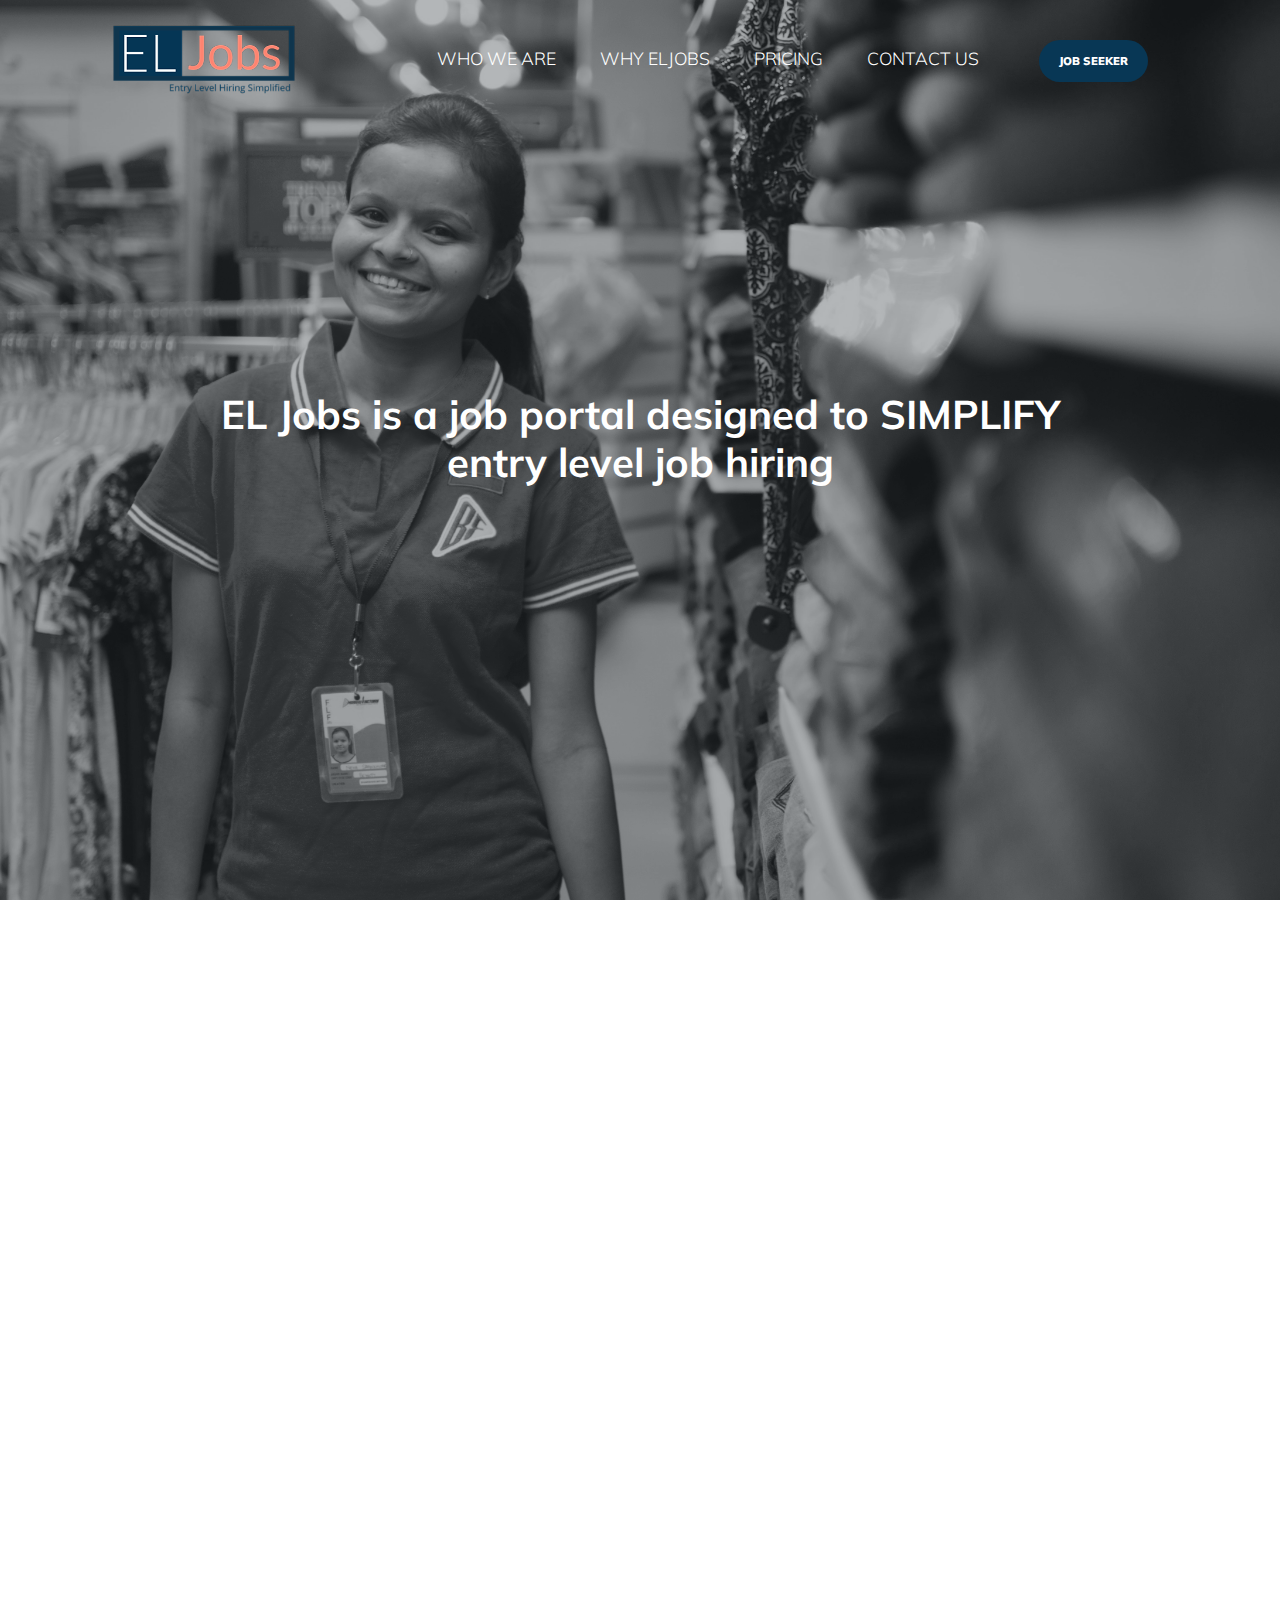
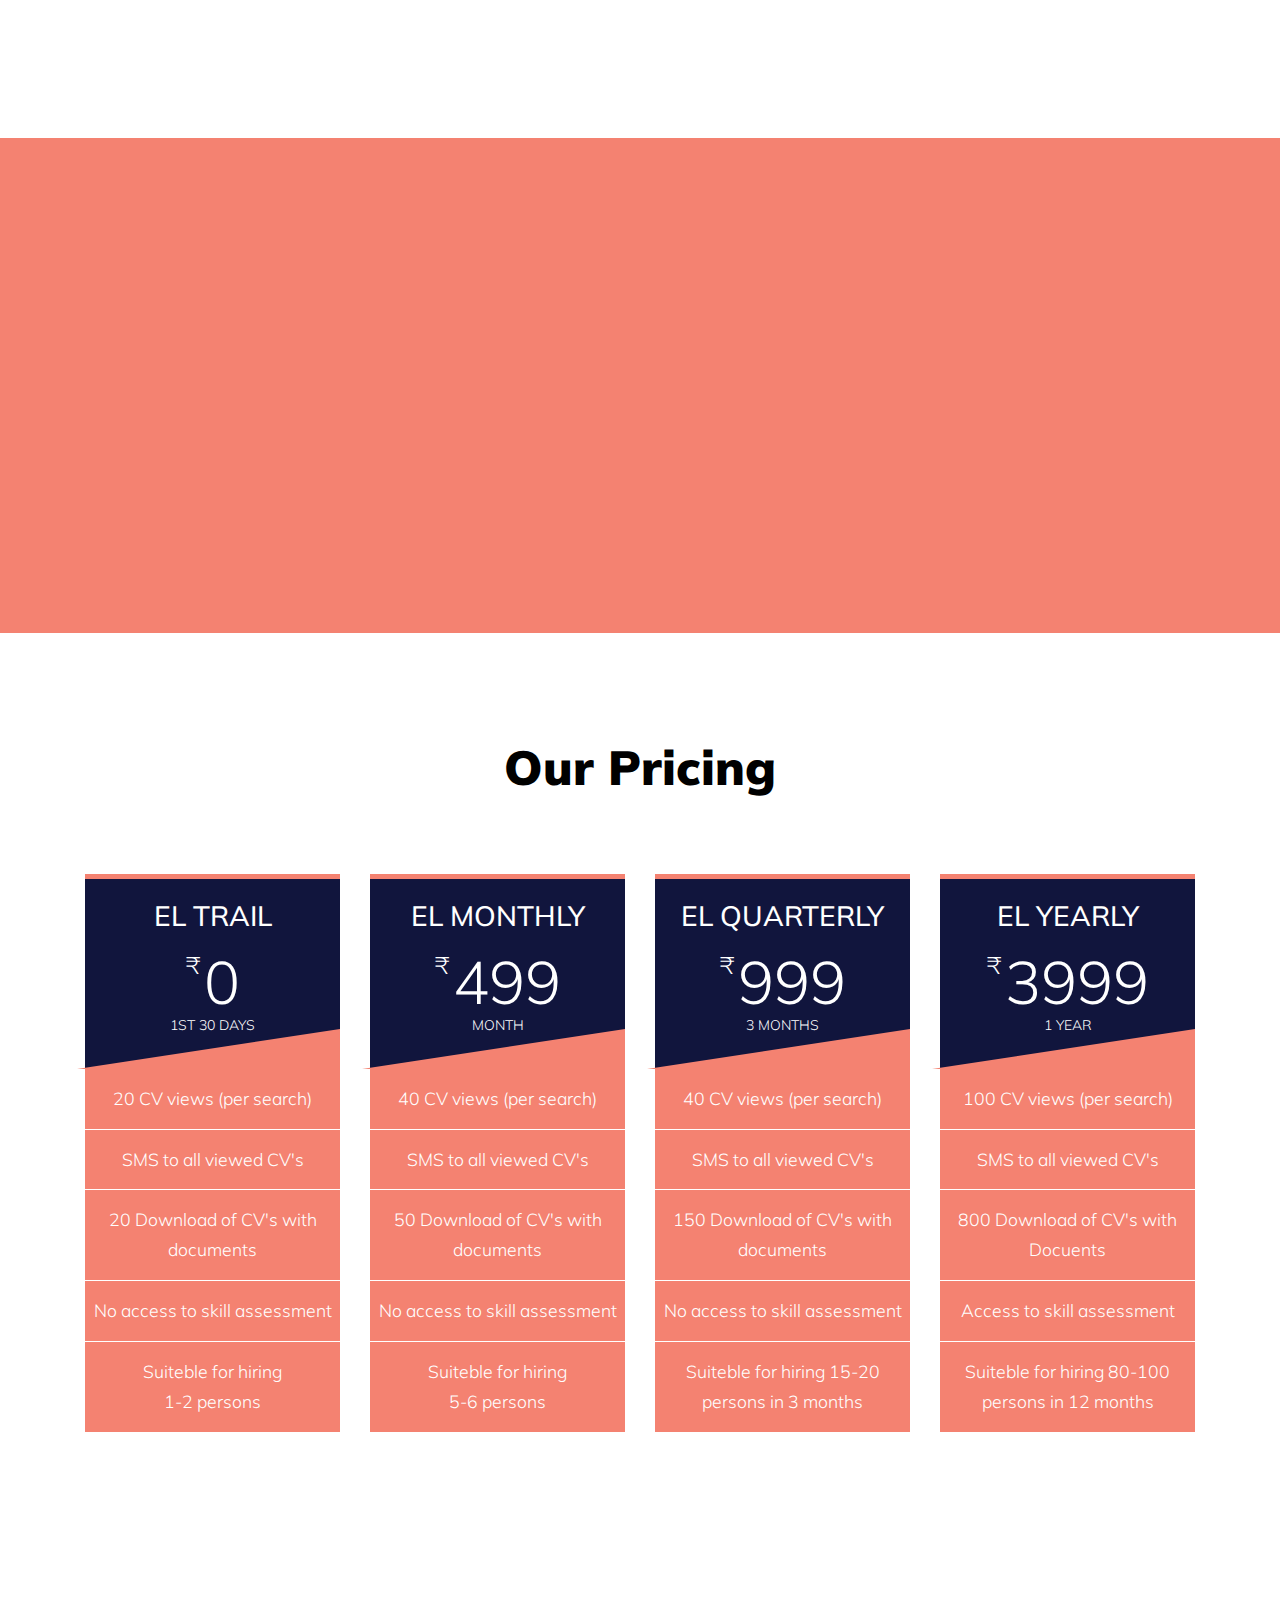
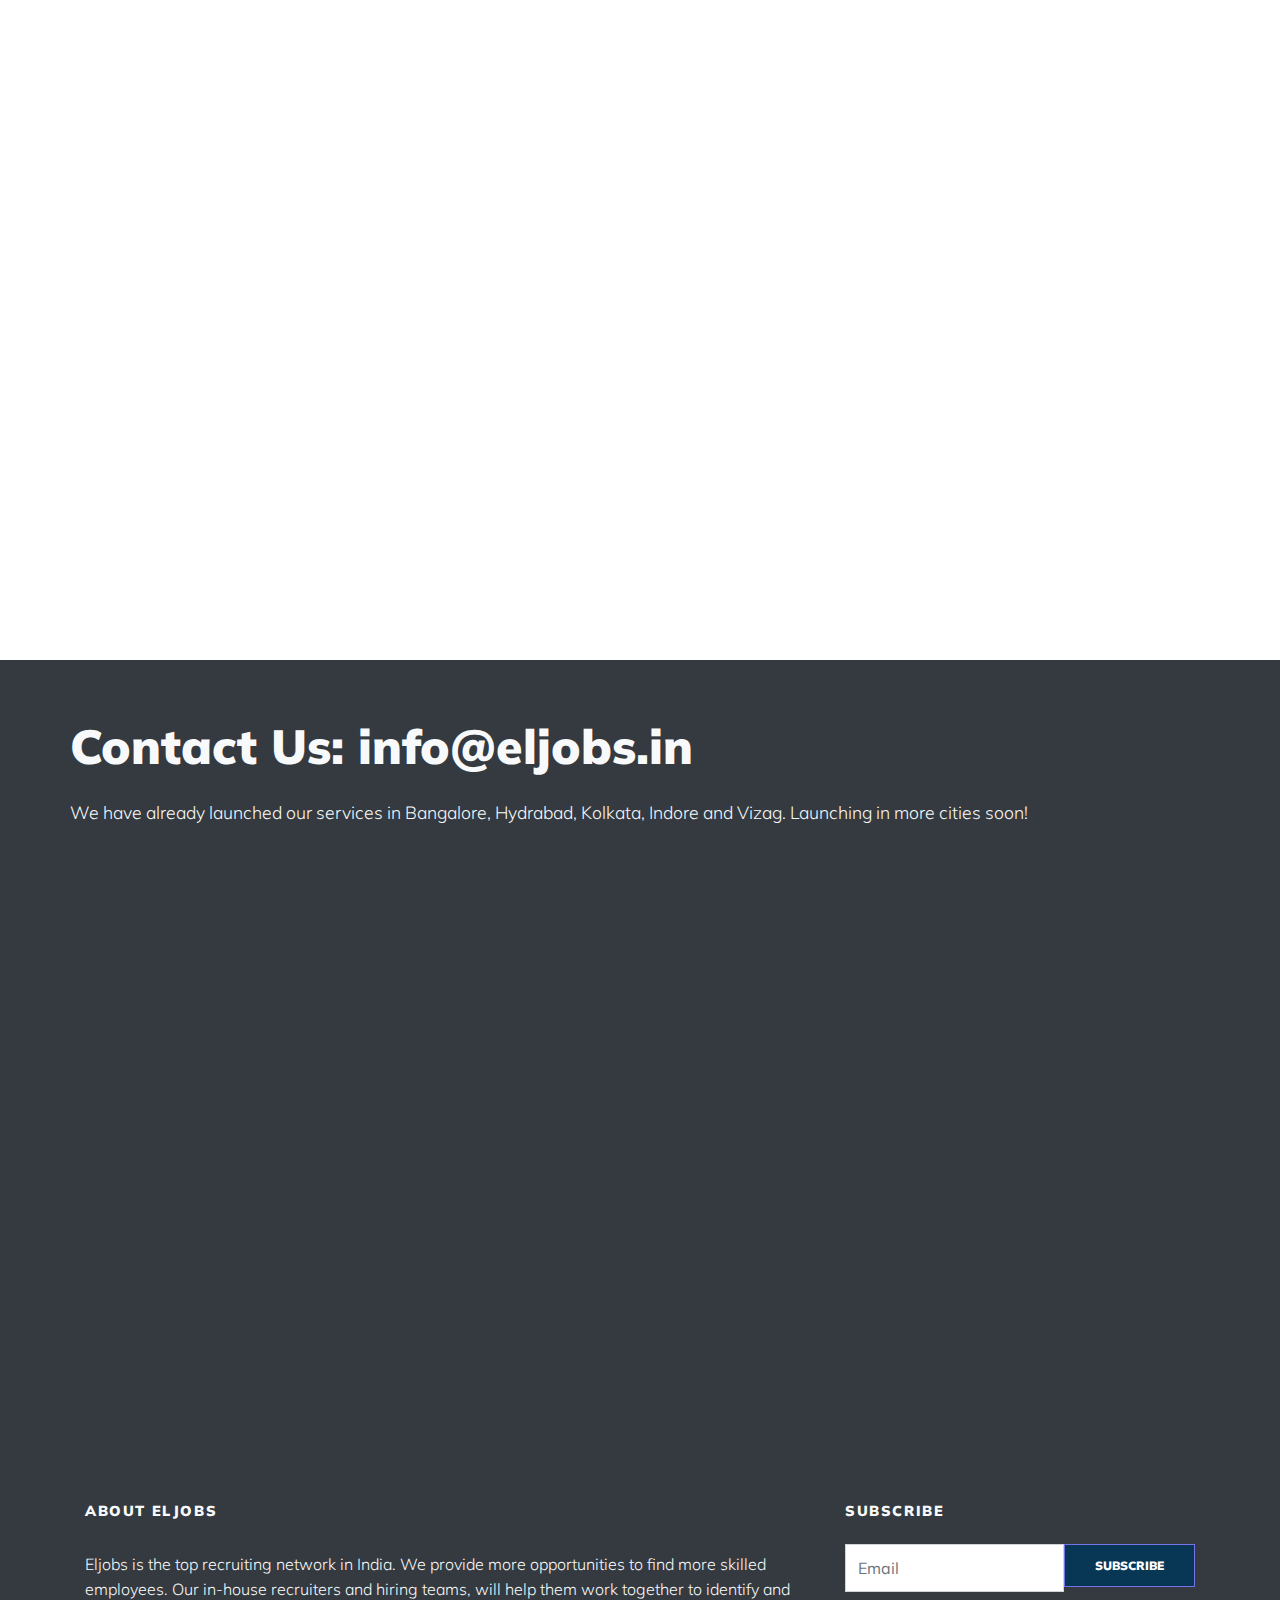
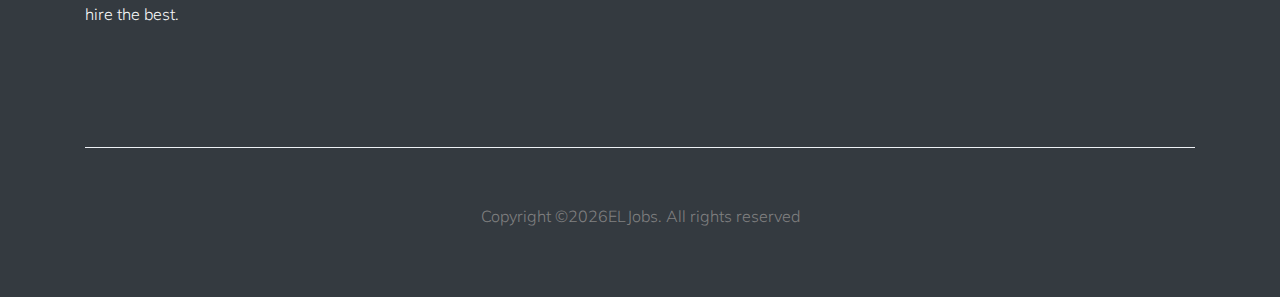
==== employer.html @ b69d56d7 "button in employer" ====
<!DOCTYPE html>
<html lang="en">
  <head>
    <title>Eljobs &mdash; Entry Level Hiring SIMPLIFIED</title>
    <meta charset="utf-8">
    <meta name="viewport" content="width=device-width, initial-scale=1, shrink-to-fit=no">
    
<!-- <link href="//maxcdn.bootstrapcdn.com/bootstrap/4.1.1/css/bootstrap.min.css" rel="stylesheet" id="bootstrap-css">
<script src="//maxcdn.bootstrapcdn.com/bootstrap/4.1.1/js/bootstrap.min.js"></script>
<script src="//cdnjs.cloudflare.com/ajax/libs/jquery/3.2.1/jquery.min.js"></script> -->
<!------ Include the above in your HEAD tag ---------->

<!-- <link rel="stylesheet" href="https://maxcdn.bootstrapcdn.com/font-awesome/4.7.0/css/font-awesome.min.css"><link rel="stylesheet" href="https://maxcdn.bootstrapcdn.com/font-awesome/4.7.0/css/font-awesome.min.css"> -->

    <link href="https://fonts.googleapis.com/css?family=Muli:300,400,700,900" rel="stylesheet">
    <link rel="stylesheet" href="fonts/icomoon/style.css">

    <link rel="stylesheet" href="css/bootstrap.min.css">
    <link rel="stylesheet" href="css/jquery-ui.css">
    <link rel="stylesheet" href="css/owl.carousel.min.css">
    <link rel="stylesheet" href="css/owl.theme.default.min.css">
    <link rel="stylesheet" href="css/owl.theme.default.min.css">
    <link rel="stylesheet" href="css/pricing.css">
    <link rel="stylesheet" href="css/jquery.fancybox.min.css">
    <link rel="stylesheet" href="css/bootstrap-datepicker.css">

    <link rel="stylesheet" href="fonts/flaticon/font/flaticon.css">

    <link rel="stylesheet" href="css/aos.css">

    <link rel="stylesheet" href="css/style.css">
    
  </head>
  <body data-spy="scroll" data-target=".site-navbar-target" data-offset="300">
  
  <div class="site-wrap">

    <div class="site-mobile-menu site-navbar-target">
      <div class="site-mobile-menu-header">
        <div class="site-mobile-menu-close mt-3">
          <span class="icon-close2 js-menu-toggle"></span>
        </div>
      </div>
      <div class="site-mobile-menu-body"></div>
    </div>
   
    
    <header class="site-navbar py-4 js-sticky-header site-navbar-target" role="banner">
      
      <div class="container-fluid">
        <div class="d-flex align-items-center">
          <div class="site-logo mr-auto w-25"><img src="images/logo1.svg" alt="Image" class="img-fluid"></div>

          <div class="mx-auto text-center">
            <nav class="site-navigation position-relative text-right" role="navigation">
              <ul class="site-menu main-menu js-clone-nav mx-auto d-none d-lg-block  m-0 p-0">
                <li><a href="#who-we-are" class="nav-link">WHO WE ARE</a></li>
                <li><a href="#why-eljobs" class="nav-link">WHY ELJOBS</a></li>
                <li><a href="#pricing" class="nav-link">PRICING</a></li>
                <li><a href="#contact-section" class="nav-link">CONTACT US</a></li>
              </ul>
            </nav>
          </div>

          <div class="p2">
            <nav class="site-navigation position-relative text-right" role="navigation">
              <ul class="site-menu main-menu site-menu-dark js-clone-nav ml-auto d-none d-lg-block m-0 p-0">
                <li class="cta"><a href="index.html#form" class="nav-link"><span>Job Seeker</span></a></li>
              </ul>
          </nav>
          </div>
            <a href="index.html#" class="d-inline-block d-lg-none site-menu-toggle js-menu-toggle text-black float-right"><span class="icon-menu h3"></span></a>
          </div>
        </div>
      </div>
      
    </header>

    <div class="intro-section" id="home-section">
      
      <div class="slide-1" style="background-image: url('images/hero_1.jpg');">
        <div class="container">
          <div class="row align-items-center">
            <div class="col-12">
              <div class="row align-items-center">
                <div class="col-12">
                  <h1  style="text-align:center" data-aos="fade-up" data-aos-delay="100">EL Jobs is a job portal designed to SIMPLIFY <br>entry level job hiring</h1>
                  
                  <!-- <h4 style="color:white; text-align:center" data-aos="fade-up" data-aos-delay="100" class="mb-6">We help <strong>EMPLOYERS</strong> to do seamless curated search from the pool of verified CVs (with KYC details) for planning their hiring process with speed.</h4> -->

                </div>

                
              </div>
            </div>
            
          </div>
        </div>
      </div>
    </div>
  <div class="section-why mt-5" id="why-eljobs">
	<div class="container">
    <div class="row mb-6 align-items-center">
          <div class="col-lg-5 mb-4 order-2 order-lg-2 p10" data-aos="fade-up" data-aos-delay="100">
            <div class="ml-auto"  data-aos="fade-up" data-aos-delay="500">
                  <form action="" method="post" class="form-box">
                    <h3 class="h4 text-black mb-4">Create Account </h3>
                    <p>Already Registered >> log in here</p>
                    <div class="form-group">
                      <input type="text" class="form-control" placeholder="Name">
                    </div>
                    <div class="form-group">
                      <input type="text" class="form-control" placeholder="Designation">
                    </div>
                    <div class="form-group">
                      <input type="text" class="form-control" placeholder="Organization Name">
                    </div>
                    <div class="form-group">
                      <input type="text" class="form-control" placeholder="Sector/Industry">
                    </div>
                    <div class="form-group">
                      <input type="text" class="form-control" placeholder="Contact Number">
                    </div>
                    <div class="form-group">
                      <input type="text" class="form-control" placeholder="Official Email id">
                    </div>
                    <div class="form-group">
                      <input type="password" class="form-control" placeholder="Location/Pincode">
                    </div>
                    <div class="form-group">
                      <input type="submit" class="btn btn-primary btn-pill" value="Sign up">
                    </div>
                  </form>

			</div>
          </div>

          <div class="col-lg-7 mr-auto order-1 order-lg-1" data-aos="fade-up" data-aos-delay="100">
            
            <h2 class="text-black mb-7">Why is EL Jobs better than the rest?</h2>
            <!-- <p class="mb-4">Lorem ipsum dolor sit amet consectetur adipisicing elit. Rem maxime nam porro possimus fugiat quo molestiae illo.</p> -->
            <div class="container">
              <div class="row mt-5">
                      <div class="col-md-6 col-lg-6 mb-4" data-aos="fade-up" data-aos-delay="100">
                        <div class="teacher1 text-center">
                          <img src="images/QualityCV.png" alt="Image" class="img-fluid w-35 rounded-circle mx-auto">
                          <div class="py-1">
                            <h3 class="text-black">Quality CV</h3>
                            <p>Employers can make easy search based on job location, qualification, sector, salary, gender.</p>
                          </div>
                        </div>
                      </div>
                      <div class="col-md-6 col-lg-6 mb-4" data-aos="fade-up" data-aos-delay="100">
                        <div class="teacher1 text-center">
                          <img src="images/time.png" alt="Image" class="img-fluid w-35 rounded-circle mx-auto">
                          <div class="py-1">
                            <h3 class="text-black">Save Your Time</h3>
                            <p>All details are with documentary evidences, which saves your time & effort. We host only Quality CVs.</p>
                          </div>
                        </div>
                      </div>
                  </div>
                  <div class="row">
                    <div class="col-md-6 col-lg-6  mb-4" data-aos="fade-up" data-aos-delay="100">
                      <div class="teacher1 text-center">
                        <img src="images/verfied.png" alt="Image" class="img-fluid w-35 rounded-circle mx-auto">
                        <div class="py-1">
                          <h3 class="text-black">Verified CV</h3>
                          <p>First level of counselling with job seekers are already done to know their interest in entry level jobs. </p>
                        </div>
                      </div>
                    </div>
                    <div class="col-md-6 col-lg-6" data-aos="fade-up" data-aos-delay="100">
                      <div class="teacher1 text-center">
                        <img src="images/validated_contact.png" alt="Image" class="img-fluid w-35 rounded-circle mx-auto">
                        <div class="py-1">
                          <h3 class="text-black">Validated Contacts</h3>
                          <p>All E-mail IDs and Phone Numbers are OTP validated, this ensures that your communication reaches to job seekers</p>
                        </div>
                      </div>
                    </div>
                  </div>    
          </div>
        </section>
        <h2 class="text-black"><strong>REGISTER NOW</strong></h2><h3 style="text-black">SIMPLIFY YOUR ENTRY LEVEL HIRING NEEDS</h3>       
      </div>
           
    </div>
		 </div></div>
	<div class="site-section mt-5 bg-primary" id="who-we-are">
      <div class="container">
        <div class="row mb-5 justify-content-center">
          <!-- <div class="col-lg-12 text-left"  data-aos="fade-up" data-aos-delay="">
            <h4 class="section-title">EL Jobs is a job  portal designed to SIMPLIFY entry level job hiring.</h4>
              <p>Lorem ipsum dolor sit amet, consectetur adipisicing elit. Magnam repellat aut neque! Doloribus sunt non aut reiciendis, vel recusandae obcaecati hic dicta repudiandae in quas quibusdam ullam, illum sed veniam!</p> -->
           <!-- </div> -->
            <div class="row mb-1 align-items-center">
             <div class="col-lg-6 ml-auto" data-aos="fade-up" data-aos-delay="200">
            <h3 class="text-light">EL Jobs is a job  portal designed to SIMPLIFY entry level job hiring.</h2><BR>
            <p class="text-light">We help <span class="text-dark-b">EMPLOYERS</span> to do seamless curated search from the pool of verified CVs (with KYC details) for planning their hiring process with speed.</p>
            <p class="text-light">All E-mail IDs and Phone Numbers are OTP validated, this ensures that your communication reaches to job seekers.</p>
            <p class="text-light">We help JOB SEEKERS by developing their downloadable  CVs and keeping their documentary evidences ready in advance so that they can be seamlessly contacted by employers.</p>
            <!-- 
            <div class="d-flex align-items-center custom-icon-wrap mb-3">
              <span class="custom-icon-inner mr-3"><span class="icon icon-graduation-cap"></span></span>
              <div><h3 class="m-0">22,931 Yearly Graduates</h3></div>
            </div>

            <div class="d-flex align-items-center custom-icon-wrap">
              <span class="custom-icon-inner mr-3"><span class="icon icon-university"></span></span>
              <div><h3 class="m-0">150 Universities Worldwide</h3></div>
            </div> -->

          </div>
          
          <div class="col-lg-6 mb-5" data-aos="fade-up" data-aos-delay="100">
            <img src="images/3.svg" alt="Image" class="img-fluid">
          </div>
          </div>
        </div>
          
    </div>
	</div>
<div class="site-section"	id="teachers-section">
    <div class="container">
      <div class="row mb-5 justify-content-center">
      <h2 class="section-title text-center md-5">Our Pricing</h2>
    </div>
    <div class="row">
        <div class="col-md-3 col-sm-6">
            <div class="pricingTable">
                <div class="pricingTable-header">
                    <span class="heading">
                        <h3>EL Trail</h3>
                    </span>
                    <span class="price-value"><span class="currency">₹</span>0<span class="mo">1st 30 days</span></span>
                </div>
 
                <div class="pricingContent">
                    <ul>
                        <li>20 CV views (per search)</li>
                        <li>SMS to all viewed CV's</li>
                        <li>20 Download of CV's with documents</li>
                        <li>No access to skill assessment</li>
                        <li>Suiteble for hiring <br>1-2 persons</li>
                    </ul>
                </div><!-- /  CONTENT BOX-->
 
                <!-- <div class="pricingTable-sign-up">
                    <a href="#" class="btn btn-block btn-default">sign up</a>
                </div> --><!-- BUTTON BOX-->
            </div>
        </div>
        <div class="col-md-3 col-sm-6">
            <div class="pricingTable">
                <div class="pricingTable-header">
                    <span class="heading">
                        <h3>El Monthly</h3>
                    </span>
                    <span class="price-value"><span class="currency">₹</span>499<span class="mo"> month</span></span>
                </div>
 
                <div class="pricingContent">
                    <ul>
                        <li>40 CV views (per search)</li>
                        <li>SMS to all viewed CV's</li>
                        <li>50 Download of CV's with documents</li>
                        <li>No access to skill assessment</li>
                        <li>Suiteble for hiring <br>5-6 persons</li>
                    </ul>
                </div><!-- /  CONTENT BOX-->
 
                <!-- <div class="pricingTable-sign-up">
                    <a href="#" class="btn btn-block btn-default">sign up</a>
                </div> --><!-- BUTTON BOX-->
            </div>
            </div>
            <div class="col-md-3 col-sm-6">
            <div class="pricingTable">
                <div class="pricingTable-header">
                    <span class="heading">
                        <h3>EL Quarterly</h3>
                    </span>
                    <span class="price-value"><span class="currency">₹</span>999<span class="mo">3 months</span></span>
                </div>
 
                <div class="pricingContent">
                    <ul>
                      <li>40 CV views (per search)</li>
                      <li>SMS to all viewed CV's</li>
                      <li>150 Download of CV's with documents</li>
                      <li>No access to skill assessment</li>
                      <li>Suiteble for hiring 15-20 persons in 3 months</li>
                    </ul>
                </div><!-- /  CONTENT BOX-->
 
                <!-- <div class="pricingTable-sign-up">
                    <a href="#" class="btn btn-block btn-default">sign up</a>
                </div> --><!-- BUTTON BOX-->
            </div>
        </div>
        <div class="col-md-3 col-sm-6">
            <div class="pricingTable">
                <div class="pricingTable-header">
                    <span class="heading">
                        <h3>EL Yearly</h3>
                    </span>
                    <span class="price-value"><span class="currency">₹</span>3999<span class="mo">1 Year</span></span>
                </div>
 
                <div class="pricingContent">
                    <ul>
                      <li>100 CV views (per search)</li>
                      <li>SMS to all viewed CV's</li>
                      <li>800 Download of CV's with Docuents</li>
                      <li>Access to skill assessment</li>
                      <li>Suiteble for hiring 80-100 persons in 12 months</li>
                    </ul>
                </div><!-- /  CONTENT BOX-->
 
                <!-- <div class="pricingTable-sign-up">
                    <a href="#" class="btn btn-block btn-default">sign up</a>
                </div> --><!-- BUTTON BOX-->
            </div>
        </div>
        </div>
    </div>
</div>
</div>	
<div class="site-section" id="teachers-section">
      <div class="container">

        <div class="row mb-5 justify-content-center">
          <div class="col-lg-7 mb-5 text-center"  data-aos="fade-up" data-aos-delay="">
            <h2 class="section-title">Benefits to  Employer</h2>
            <!-- <p class="mb-5">Lorem ipsum dolor sit amet, consectetur adipisicing elit. Magnam repellat aut neque! Doloribus sunt non aut reiciendis, vel recusandae obcaecati hic dicta repudiandae in quas quibusdam ullam, illum sed veniam!</p> -->
          </div>
        </div>

        <div class="row">

          <div class="col-md-6 col-lg-3 mb-3" data-aos="fade-up" data-aos-delay="100">
            <div class="teacher text-center">
              <img src="images/Filtering1.jpg" alt="Image" class="img-fluid w-100">
              <div class="py-2">
                <h3 class="text-black">Search & Filter</h3>
                <!-- <p class="position">Physics Teacher</p> -->
                <p>Employers can make easy search based on  job location, qualification, sector, salary, gender.</p>
              </div>
            </div>
          </div>

          <div class="col-md-6 col-lg-3 mb-3" data-aos="fade-up" data-aos-delay="200">
            <div class="teacher text-center">
              <img src="images/CV_Copy.jpg" alt="Image" class="img-fluid w-100">
              <div class="py-2">
                <h3 class="text-black">Quality CV's</h3>
                <!-- <p class="position">Physics Teacher</p> -->
                <p>All details are with documentary evidences, which saves your time & effort. We host only Quality CVs.</p>
              </div>
            </div>
          </div>

          <div class="col-md-6 col-lg-3 mb-3" data-aos="fade-up" data-aos-delay="300">
            <div class="teacher text-center">
              <img src="images/Verfied-Contacts1.jpg" alt="Image" class="img-fluid w-100">
              <div class="py-2">
                <h3 class="text-black">Verified Contacts</h3>
                <!-- <p class="position">Physics Teacher</p> -->
                <p>All E-mail IDs and Phone Numbers are OTP validated, this ensures that your communication reaches to job seekers</p>
              </div>
            </div>
          </div>
          <div class="col-md-6 col-lg-3 mb-3" data-aos="fade-up" data-aos-delay="300">
            <div class="teacher text-center">
              <img src="images/Level-one-screening.jpg" alt="Image" class="img-fluid w-100">
              <div class="py-2">
                <h3 class="text-black">Level 1 Screening</h3>
                <!-- <p class="position">Physics Teacher</p> -->
                <p>First level of counselling with job seekers are already done to know their interest in entry level jobs</p>
              </div>
            </div>
          </div>
      </div>
    </div>
		<div>
      <div class="site-section" id="pricing">
        <div class="coontainer"></div>
      </div>
    </div>
    <div class="site-section bg-dark" id="contact-section">
      <div class="container">
      
        <div class="row mb-12 align-items-center">
          <br><br> <h2 class="section-title mb-3 text-light">Contact Us: info@eljobs.in</h2>
            <p class="mb-5 text-light">We have already launched our services in Bangalore, Hydrabad, Kolkata, Indore and Vizag. 
              Launching in more cities soon!</p>
            
          <div class="col-lg-6 mb-5 order-1 order-lg-1" data-aos="fade-up" data-aos-delay="100">
                <div class="mr-auto" data-aos="fade-up" data-aos-delay="500">
                  <form method="post" data-aos="fade">
                    <div class="form-group row">
                      <div class="col-md-6 mb-3 mb-lg-0">
                        <input type="text" class="form-control" placeholder="First name">
                      </div>
                      <div class="col-md-6">
                        <input type="text" class="form-control" placeholder="Last name">
                      </div>
                    </div>
    
                    <div class="form-group row">
                      <div class="col-md-12">
                        <input type="text" class="form-control" placeholder="Subject">
                      </div>
                    </div>
    
                    <div class="form-group row">
                      <div class="col-md-12">
                        <input type="email" class="form-control" placeholder="Email">
                      </div>
                    </div>
                    <div class="form-group row">
                      <div class="col-md-12">
                        <textarea class="form-control" id="" cols="30" rows="10" placeholder="Write your message here."></textarea>
                      </div>
                    </div>
    
                    <div class="form-group row">
                      <div class="col-md-6">
                        
                        <input type="submit" class="btn btn-primary py-3 px-5 btn-block btn-pill" value="Send Message">
                      </div>
                    </div>
    
                  </form>
    
                </div>
              </div>
              <div class="col-lg-6 mr-auto order-1 order-lg-1" data-aos="fade-up" data-aos-delay="100">
                <h3 class="text-white">Our Location:</h3>
                <p class="text-white">Vizag: 999999999, Kolkata: 888888888, Hyderabad: 777777777, Bangalore: 666666666, 
                  Indore: 555555555</p>
                <img src="images/contact.png" alt="Image" class="img-fluid flip">
              </div>
    
              </div>
         </div>
        
      </div>
    </div>
    
     
    <footer class="footer-section bg-dark">
      <div class="container">
        <div class="row">
          <div class="col-md-8">
            <h3 class="text-light">About Eljobs</h3>
            <p class="text-light">Eljobs is the top recruiting network in India. We provide more opportunities to find more skilled employees. Our in-house recruiters and hiring teams, will help them work together to identify and hire the best.</p>
          </div>

          <!-- <div class="col-md-3 ml-auto">
            <h3>Links</h3>
            <ul class="list-unstyled footer-links">
              <li><a href="#">Home</a></li>
              <li><a href="#">Courses</a></li>
              <li><a href="#">Programs</a></li>
              <li><a href="#">Teachers</a></li>
            </ul>
          </div> -->

          <div class="col-md-4">
            <h3 class="text-light">Subscribe</h3>
            <!-- <p>Lorem ipsum dolor sit amet, consectetur adipisicing elit. Nesciunt incidunt iure iusto architecto? Numquam, natus?</p> -->
            <form action="#" class="footer-subscribe">
              <div class="d-flex mb-5">
                <input type="text" class="form-control rounded-0" placeholder="Email">
                <input type="submit" class="btn btn-primary rounded-0" value="Subscribe">
              </div>
            </form>
          </div>

        </div>

        <div class="row pt-5 mt-5 text-center">
          <div class="col-md-12">
            <div class="border-top pt-5">
            <p>
        <!-- Link back to Colorlib can't be removed. Template is licensed under CC BY 3.0. -->
        Copyright &copy;<script>document.write(new Date().getFullYear());</script>ELJobs. All rights reserved
        <!-- Link back to Colorlib can't be removed. Template is licensed under CC BY 3.0. -->
      </p>
            </div>
          </div>
          
        </div>
      </div>
    </footer>

  
    
  </div> <!-- .site-wrap -->

  <script src="js/jquery-3.3.1.min.js"></script>
  <script src="js/jquery-migrate-3.0.1.min.js"></script>
  <script src="js/jquery-ui.js"></script>
  <script src="js/popper.min.js"></script>
  <script src="js/bootstrap.min.js"></script>
  <script src="js/owl.carousel.min.js"></script>
  <script src="js/jquery.stellar.min.js"></script>
  <script src="js/jquery.countdown.min.js"></script>
  <script src="js/bootstrap-datepicker.min.js"></script>
  <script src="js/jquery.easing.1.3.js"></script>
  <script src="js/aos.js"></script>
  <script src="js/jquery.fancybox.min.js"></script>
  <script src="js/jquery.sticky.js"></script>

  
  <script src="js/main.js"></script>
    
  </body>
</html>
---- fonts/icomoon/style.css ----
@font-face {
  font-family: 'icomoon';
  src:  url('fonts/icomoon.eot?10si43');
  src:  url('fonts/icomoon.eot?10si43#iefix') format('embedded-opentype'),
    url('fonts/icomoon.ttf?10si43') format('truetype'),
    url('fonts/icomoon.woff?10si43') format('woff'),
    url('fonts/icomoon.svg?10si43#icomoon') format('svg');
  font-weight: normal;
  font-style: normal;
}

[class^="icon-"], [class*=" icon-"] {
  /* use !important to prevent issues with browser extensions that change fonts */
  font-family: 'icomoon' !important;
  speak: none;
  font-style: normal;
  font-weight: normal;
  font-variant: normal;
  text-transform: none;
  line-height: 1;

  /* Better Font Rendering =========== */
  -webkit-font-smoothing: antialiased;
  -moz-osx-font-smoothing: grayscale;
}

.icon-asterisk:before {
  content: "\f069";
}
.icon-plus:before {
  content: "\f067";
}
.icon-question:before {
  content: "\f128";
}
.icon-minus:before {
  content: "\f068";
}
.icon-glass:before {
  content: "\f000";
}
.icon-music:before {
  content: "\f001";
}
.icon-search:before {
  content: "\f002";
}
.icon-envelope-o:before {
  content: "\f003";
}
.icon-heart:before {
  content: "\f004";
}
.icon-star:before {
  content: "\f005";
}
.icon-star-o:before {
  content: "\f006";
}
.icon-user:before {
  content: "\f007";
}
.icon-film:before {
  content: "\f008";
}
.icon-th-large:before {
  content: "\f009";
}
.icon-th:before {
  content: "\f00a";
}
.icon-th-list:before {
  content: "\f00b";
}
.icon-check:before {
  content: "\f00c";
}
.icon-close:before {
  content: "\f00d";
}
.icon-remove:before {
  content: "\f00d";
}
.icon-times:before {
  content: "\f00d";
}
.icon-search-plus:before {
  content: "\f00e";
}
.icon-search-minus:before {
  content: "\f010";
}
.icon-power-off:before {
  content: "\f011";
}
.icon-signal:before {
  content: "\f012";
}
.icon-cog:before {
  content: "\f013";
}
.icon-gear:before {
  content: "\f013";
}
.icon-trash-o:before {
  content: "\f014";
}
.icon-home:before {
  content: "\f015";
}
.icon-file-o:before {
  content: "\f016";
}
.icon-clock-o:before {
  content: "\f017";
}
.icon-road:before {
  content: "\f018";
}
.icon-download:before {
  content: "\f019";
}
.icon-arrow-circle-o-down:before {
  content: "\f01a";
}
.icon-arrow-circle-o-up:before {
  content: "\f01b";
}
.icon-inbox:before {
  content: "\f01c";
}
.icon-play-circle-o:before {
  content: "\f01d";
}
.icon-repeat:before {
  content: "\f01e";
}
.icon-rotate-right:before {
  content: "\f01e";
}
.icon-refresh:before {
  content: "\f021";
}
.icon-list-alt:before {
  content: "\f022";
}
.icon-lock:before {
  content: "\f023";
}
.icon-flag:before {
  content: "\f024";
}
.icon-headphones:before {
  content: "\f025";
}
.icon-volume-off:before {
  content: "\f026";
}
.icon-volume-down:before {
  content: "\f027";
}
.icon-volume-up:before {
  content: "\f028";
}
.icon-qrcode:before {
  content: "\f029";
}
.icon-barcode:before {
  content: "\f02a";
}
.icon-tag:before {
  content: "\f02b";
}
.icon-tags:before {
  content: "\f02c";
}
.icon-book:before {
  content: "\f02d";
}
.icon-bookmark:before {
  content: "\f02e";
}
.icon-print:before {
  content: "\f02f";
}
.icon-camera:before {
  content: "\f030";
}
.icon-font:before {
  content: "\f031";
}
.icon-bold:before {
  content: "\f032";
}
.icon-italic:before {
  content: "\f033";
}
.icon-text-height:before {
  content: "\f034";
}
.icon-text-width:before {
  content: "\f035";
}
.icon-align-left:before {
  content: "\f036";
}
.icon-align-center:before {
  content: "\f037";
}
.icon-align-right:before {
  content: "\f038";
}
.icon-align-justify:before {
  content: "\f039";
}
.icon-list:before {
  content: "\f03a";
}
.icon-dedent:before {
  content: "\f03b";
}
.icon-outdent:before {
  content: "\f03b";
}
.icon-indent:before {
  content: "\f03c";
}
.icon-video-camera:before {
  content: "\f03d";
}
.icon-image:before {
  content: "\f03e";
}
.icon-photo:before {
  content: "\f03e";
}
.icon-picture-o:before {
  content: "\f03e";
}
.icon-pencil:before {
  content: "\f040";
}
.icon-map-marker:before {
  content: "\f041";
}
.icon-adjust:before {
  content: "\f042";
}
.icon-tint:before {
  content: "\f043";
}
.icon-edit:before {
  content: "\f044";
}
.icon-pencil-square-o:before {
  content: "\f044";
}
.icon-share-square-o:before {
  content: "\f045";
}
.icon-check-square-o:before {
  content: "\f046";
}
.icon-arrows:before {
  content: "\f047";
}
.icon-step-backward:before {
  content: "\f048";
}
.icon-fast-backward:before {
  content: "\f049";
}
.icon-backward:before {
  content: "\f04a";
}
.icon-play:before {
  content: "\f04b";
}
.icon-pause:before {
  content: "\f04c";
}
.icon-stop:before {
  content: "\f04d";
}
.icon-forward:before {
  content: "\f04e";
}
.icon-fast-forward:before {
  content: "\f050";
}
.icon-step-forward:before {
  content: "\f051";
}
.icon-eject:before {
  content: "\f052";
}
.icon-chevron-left:before {
  content: "\f053";
}
.icon-chevron-right:before {
  content: "\f054";
}
.icon-plus-circle:before {
  content: "\f055";
}
.icon-minus-circle:before {
  content: "\f056";
}
.icon-times-circle:before {
  content: "\f057";
}
.icon-check-circle:before {
  content: "\f058";
}
.icon-question-circle:before {
  content: "\f059";
}
.icon-info-circle:before {
  content: "\f05a";
}
.icon-crosshairs:before {
  content: "\f05b";
}
.icon-times-circle-o:before {
  content: "\f05c";
}
.icon-check-circle-o:before {
  content: "\f05d";
}
.icon-ban:before {
  content: "\f05e";
}
.icon-arrow-left:before {
  content: "\f060";
}
.icon-arrow-right:before {
  content: "\f061";
}
.icon-arrow-up:before {
  content: "\f062";
}
.icon-arrow-down:before {
  content: "\f063";
}
.icon-mail-forward:before {
  content: "\f064";
}
.icon-share:before {
  content: "\f064";
}
.icon-expand:before {
  content: "\f065";
}
.icon-compress:before {
  content: "\f066";
}
.icon-exclamation-circle:before {
  content: "\f06a";
}
.icon-gift:before {
  content: "\f06b";
}
.icon-leaf:before {
  content: "\f06c";
}
.icon-fire:before {
  content: "\f06d";
}
.icon-eye:before {
  content: "\f06e";
}
.icon-eye-slash:before {
  content: "\f070";
}
.icon-exclamation-triangle:before {
  content: "\f071";
}
.icon-warning:before {
  content: "\f071";
}
.icon-plane:before {
  content: "\f072";
}
.icon-calendar:before {
  content: "\f073";
}
.icon-random:before {
  content: "\f074";
}
.icon-comment:before {
  content: "\f075";
}
.icon-magnet:before {
  content: "\f076";
}
.icon-chevron-up:before {
  content: "\f077";
}
.icon-chevron-down:before {
  content: "\f078";
}
.icon-retweet:before {
  content: "\f079";
}
.icon-shopping-cart:before {
  content: "\f07a";
}
.icon-folder:before {
  content: "\f07b";
}
.icon-folder-open:before {
  content: "\f07c";
}
.icon-arrows-v:before {
  content: "\f07d";
}
.icon-arrows-h:before {
  content: "\f07e";
}
.icon-bar-chart:before {
  content: "\f080";
}
.icon-bar-chart-o:before {
  content: "\f080";
}
.icon-twitter-square:before {
  content: "\f081";
}
.icon-facebook-square:before {
  content: "\f082";
}
.icon-camera-retro:before {
  content: "\f083";
}
.icon-key:before {
  content: "\f084";
}
.icon-cogs:before {
  content: "\f085";
}
.icon-gears:before {
  content: "\f085";
}
.icon-comments:before {
  content: "\f086";
}
.icon-thumbs-o-up:before {
  content: "\f087";
}
.icon-thumbs-o-down:before {
  content: "\f088";
}
.icon-star-half:before {
  content: "\f089";
}
.icon-heart-o:before {
  content: "\f08a";
}
.icon-sign-out:before {
  content: "\f08b";
}
.icon-linkedin-square:before {
  content: "\f08c";
}
.icon-thumb-tack:before {
  content: "\f08d";
}
.icon-external-link:before {
  content: "\f08e";
}
.icon-sign-in:before {
  content: "\f090";
}
.icon-trophy:before {
  content: "\f091";
}
.icon-github-square:before {
  content: "\f092";
}
.icon-upload:before {
  content: "\f093";
}
.icon-lemon-o:before {
  content: "\f094";
}
.icon-phone:before {
  content: "\f095";
}
.icon-square-o:before {
  content: "\f096";
}
.icon-bookmark-o:before {
  content: "\f097";
}
.icon-phone-square:before {
  content: "\f098";
}
.icon-twitter:before {
  content: "\f099";
}
.icon-facebook:before {
  content: "\f09a";
}
.icon-facebook-f:before {
  content: "\f09a";
}
.icon-github:before {
  content: "\f09b";
}
.icon-unlock:before {
  content: "\f09c";
}
.icon-credit-card:before {
  content: "\f09d";
}
.icon-feed:before {
  content: "\f09e";
}
.icon-rss:before {
  content: "\f09e";
}
.icon-hdd-o:before {
  content: "\f0a0";
}
.icon-bullhorn:before {
  content: "\f0a1";
}
.icon-bell-o:before {
  content: "\f0a2";
}
.icon-certificate:before {
  content: "\f0a3";
}
.icon-hand-o-right:before {
  content: "\f0a4";
}
.icon-hand-o-left:before {
  content: "\f0a5";
}
.icon-hand-o-up:before {
  content: "\f0a6";
}
.icon-hand-o-down:before {
  content: "\f0a7";
}
.icon-arrow-circle-left:before {
  content: "\f0a8";
}
.icon-arrow-circle-right:before {
  content: "\f0a9";
}
.icon-arrow-circle-up:before {
  content: "\f0aa";
}
.icon-arrow-circle-down:before {
  content: "\f0ab";
}
.icon-globe:before {
  content: "\f0ac";
}
.icon-wrench:before {
  content: "\f0ad";
}
.icon-tasks:before {
  content: "\f0ae";
}
.icon-filter:before {
  content: "\f0b0";
}
.icon-briefcase:before {
  content: "\f0b1";
}
.icon-arrows-alt:before {
  content: "\f0b2";
}
.icon-group:before {
  content: "\f0c0";
}
.icon-users:before {
  content: "\f0c0";
}
.icon-chain:before {
  content: "\f0c1";
}
.icon-link:before {
  content: "\f0c1";
}
.icon-cloud:before {
  content: "\f0c2";
}
.icon-flask:before {
  content: "\f0c3";
}
.icon-cut:before {
  content: "\f0c4";
}
.icon-scissors:before {
  content: "\f0c4";
}
.icon-copy:before {
  content: "\f0c5";
}
.icon-files-o:before {
  content: "\f0c5";
}
.icon-paperclip:before {
  content: "\f0c6";
}
.icon-floppy-o:before {
  content: "\f0c7";
}
.icon-save:before {
  content: "\f0c7";
}
.icon-square:before {
  content: "\f0c8";
}
.icon-bars:before {
  content: "\f0c9";
}
.icon-navicon:before {
  content: "\f0c9";
}
.icon-reorder:before {
  content: "\f0c9";
}
.icon-list-ul:before {
  content: "\f0ca";
}
.icon-list-ol:before {
  content: "\f0cb";
}
.icon-strikethrough:before {
  content: "\f0cc";
}
.icon-underline:before {
  content: "\f0cd";
}
.icon-table:before {
  content: "\f0ce";
}
.icon-magic:before {
  content: "\f0d0";
}
.icon-truck:before {
  content: "\f0d1";
}
.icon-pinterest:before {
  content: "\f0d2";
}
.icon-pinterest-square:before {
  content: "\f0d3";
}
.icon-google-plus-square:before {
  content: "\f0d4";
}
.icon-google-plus:before {
  content: "\f0d5";
}
.icon-money:before {
  content: "\f0d6";
}
.icon-caret-down:before {
  content: "\f0d7";
}
.icon-caret-up:before {
  content: "\f0d8";
}
.icon-caret-left:before {
  content: "\f0d9";
}
.icon-caret-right:before {
  content: "\f0da";
}
.icon-columns:before {
  content: "\f0db";
}
.icon-sort:before {
  content: "\f0dc";
}
.icon-unsorted:before {
  content: "\f0dc";
}
.icon-sort-desc:before {
  content: "\f0dd";
}
.icon-sort-down:before {
  content: "\f0dd";
}
.icon-sort-asc:before {
  content: "\f0de";
}
.icon-sort-up:before {
  content: "\f0de";
}
.icon-envelope:before {
  content: "\f0e0";
}
.icon-linkedin:before {
  content: "\f0e1";
}
.icon-rotate-left:before {
  content: "\f0e2";
}
.icon-undo:before {
  content: "\f0e2";
}
.icon-gavel:before {
  content: "\f0e3";
}
.icon-legal:before {
  content: "\f0e3";
}
.icon-dashboard:before {
  content: "\f0e4";
}
.icon-tachometer:before {
  content: "\f0e4";
}
.icon-comment-o:before {
  content: "\f0e5";
}
.icon-comments-o:before {
  content: "\f0e6";
}
.icon-bolt:before {
  content: "\f0e7";
}
.icon-flash:before {
  content: "\f0e7";
}
.icon-sitemap:before {
  content: "\f0e8";
}
.icon-umbrella:before {
  content: "\f0e9";
}
.icon-clipboard:before {
  content: "\f0ea";
}
.icon-paste:before {
  content: "\f0ea";
}
.icon-lightbulb-o:before {
  content: "\f0eb";
}
.icon-exchange:before {
  content: "\f0ec";
}
.icon-cloud-download:before {
  content: "\f0ed";
}
.icon-cloud-upload:before {
  content: "\f0ee";
}
.icon-user-md:before {
  content: "\f0f0";
}
.icon-stethoscope:before {
  content: "\f0f1";
}
.icon-suitcase:before {
  content: "\f0f2";
}
.icon-bell:before {
  content: "\f0f3";
}
.icon-coffee:before {
  content: "\f0f4";
}
.icon-cutlery:before {
  content: "\f0f5";
}
.icon-file-text-o:before {
  content: "\f0f6";
}
.icon-building-o:before {
  content: "\f0f7";
}
.icon-hospital-o:before {
  content: "\f0f8";
}
.icon-ambulance:before {
  content: "\f0f9";
}
.icon-medkit:before {
  content: "\f0fa";
}
.icon-fighter-jet:before {
  content: "\f0fb";
}
.icon-beer:before {
  content: "\f0fc";
}
.icon-h-square:before {
  content: "\f0fd";
}
.icon-plus-square:before {
  content: "\f0fe";
}
.icon-angle-double-left:before {
  content: "\f100";
}
.icon-angle-double-right:before {
  content: "\f101";
}
.icon-angle-double-up:before {
  content: "\f102";
}
.icon-angle-double-down:before {
  content: "\f103";
}
.icon-angle-left:before {
  content: "\f104";
}
.icon-angle-right:before {
  content: "\f105";
}
.icon-angle-up:before {
  content: "\f106";
}
.icon-angle-down:before {
  content: "\f107";
}
.icon-desktop:before {
  content: "\f108";
}
.icon-laptop:before {
  content: "\f109";
}
.icon-tablet:before {
  content: "\f10a";
}
.icon-mobile:before {
  content: "\f10b";
}
.icon-mobile-phone:before {
  content: "\f10b";
}
.icon-circle-o:before {
  content: "\f10c";
}
.icon-quote-left:before {
  content: "\f10d";
}
.icon-quote-right:before {
  content: "\f10e";
}
.icon-spinner:before {
  content: "\f110";
}
.icon-circle:before {
  content: "\f111";
}
.icon-mail-reply:before {
  content: "\f112";
}
.icon-reply:before {
  content: "\f112";
}
.icon-github-alt:before {
  content: "\f113";
}
.icon-folder-o:before {
  content: "\f114";
}
.icon-folder-open-o:before {
  content: "\f115";
}
.icon-smile-o:before {
  content: "\f118";
}
.icon-frown-o:before {
  content: "\f119";
}
.icon-meh-o:before {
  content: "\f11a";
}
.icon-gamepad:before {
  content: "\f11b";
}
.icon-keyboard-o:before {
  content: "\f11c";
}
.icon-flag-o:before {
  content: "\f11d";
}
.icon-flag-checkered:before {
  content: "\f11e";
}
.icon-terminal:before {
  content: "\f120";
}
.icon-code:before {
  content: "\f121";
}
.icon-mail-reply-all:before {
  content: "\f122";
}
.icon-reply-all:before {
  content: "\f122";
}
.icon-star-half-empty:before {
  content: "\f123";
}
.icon-star-half-full:before {
  content: "\f123";
}
.icon-star-half-o:before {
  content: "\f123";
}
.icon-location-arrow:before {
  content: "\f124";
}
.icon-crop:before {
  content: "\f125";
}
.icon-code-fork:before {
  content: "\f126";
}
.icon-chain-broken:before {
  content: "\f127";
}
.icon-unlink:before {
  content: "\f127";
}
.icon-info:before {
  content: "\f129";
}
.icon-exclamation:before {
  content: "\f12a";
}
.icon-superscript:before {
  content: "\f12b";
}
.icon-subscript:before {
  content: "\f12c";
}
.icon-eraser:before {
  content: "\f12d";
}
.icon-puzzle-piece:before {
  content: "\f12e";
}
.icon-microphone:before {
  content: "\f130";
}
.icon-microphone-slash:before {
  content: "\f131";
}
.icon-shield:before {
  content: "\f132";
}
.icon-calendar-o:before {
  content: "\f133";
}
.icon-fire-extinguisher:before {
  content: "\f134";
}
.icon-rocket:before {
  content: "\f135";
}
.icon-maxcdn:before {
  content: "\f136";
}
.icon-chevron-circle-left:before {
  content: "\f137";
}
.icon-chevron-circle-right:before {
  content: "\f138";
}
.icon-chevron-circle-up:before {
  content: "\f139";
}
.icon-chevron-circle-down:before {
  content: "\f13a";
}
.icon-html5:before {
  content: "\f13b";
}
.icon-css3:before {
  content: "\f13c";
}
.icon-anchor:before {
  content: "\f13d";
}
.icon-unlock-alt:before {
  content: "\f13e";
}
.icon-bullseye:before {
  content: "\f140";
}
.icon-ellipsis-h:before {
  content: "\f141";
}
.icon-ellipsis-v:before {
  content: "\f142";
}
.icon-rss-square:before {
  content: "\f143";
}
.icon-play-circle:before {
  content: "\f144";
}
.icon-ticket:before {
  content: "\f145";
}
.icon-minus-square:before {
  content: "\f146";
}
.icon-minus-square-o:before {
  content: "\f147";
}
.icon-level-up:before {
  content: "\f148";
}
.icon-level-down:before {
  content: "\f149";
}
.icon-check-square:before {
  content: "\f14a";
}
.icon-pencil-square:before {
  content: "\f14b";
}
.icon-external-link-square:before {
  content: "\f14c";
}
.icon-share-square:before {
  content: "\f14d";
}
.icon-compass:before {
  content: "\f14e";
}
.icon-caret-square-o-down:before {
  content: "\f150";
}
.icon-toggle-down:before {
  content: "\f150";
}
.icon-caret-square-o-up:before {
  content: "\f151";
}
.icon-toggle-up:before {
  content: "\f151";
}
.icon-caret-square-o-right:before {
  content: "\f152";
}
.icon-toggle-right:before {
  content: "\f152";
}
.icon-eur:before {
  content: "\f153";
}
.icon-euro:before {
  content: "\f153";
}
.icon-gbp:before {
  content: "\f154";
}
.icon-dollar:before {
  content: "\f155";
}
.icon-usd:before {
  content: "\f155";
}
.icon-inr:before {
  content: "\f156";
}
.icon-rupee:before {
  content: "\f156";
}
.icon-cny:before {
  content: "\f157";
}
.icon-jpy:before {
  content: "\f157";
}
.icon-rmb:before {
  content: "\f157";
}
.icon-yen:before {
  content: "\f157";
}
.icon-rouble:before {
  content: "\f158";
}
.icon-rub:before {
  content: "\f158";
}
.icon-ruble:before {
  content: "\f158";
}
.icon-krw:before {
  content: "\f159";
}
.icon-won:before {
  content: "\f159";
}
.icon-bitcoin:before {
  content: "\f15a";
}
.icon-btc:before {
  content: "\f15a";
}
.icon-file:before {
  content: "\f15b";
}
.icon-file-text:before {
  content: "\f15c";
}
.icon-sort-alpha-asc:before {
  content: "\f15d";
}
.icon-sort-alpha-desc:before {
  content: "\f15e";
}
.icon-sort-amount-asc:before {
  content: "\f160";
}
.icon-sort-amount-desc:before {
  content: "\f161";
}
.icon-sort-numeric-asc:before {
  content: "\f162";
}
.icon-sort-numeric-desc:before {
  content: "\f163";
}
.icon-thumbs-up:before {
  content: "\f164";
}
.icon-thumbs-down:before {
  content: "\f165";
}
.icon-youtube-square:before {
  content: "\f166";
}
.icon-youtube:before {
  content: "\f167";
}
.icon-xing:before {
  content: "\f168";
}
.icon-xing-square:before {
  content: "\f169";
}
.icon-youtube-play:before {
  content: "\f16a";
}
.icon-dropbox:before {
  content: "\f16b";
}
.icon-stack-overflow:before {
  content: "\f16c";
}
.icon-instagram:before {
  content: "\f16d";
}
.icon-flickr:before {
  content: "\f16e";
}
.icon-adn:before {
  content: "\f170";
}
.icon-bitbucket:before {
  content: "\f171";
}
.icon-bitbucket-square:before {
  content: "\f172";
}
.icon-tumblr:before {
  content: "\f173";
}
.icon-tumblr-square:before {
  content: "\f174";
}
.icon-long-arrow-down:before {
  content: "\f175";
}
.icon-long-arrow-up:before {
  content: "\f176";
}
.icon-long-arrow-left:before {
  content: "\f177";
}
.icon-long-arrow-right:before {
  content: "\f178";
}
.icon-apple:before {
  content: "\f179";
}
.icon-windows:before {
  content: "\f17a";
}
.icon-android:before {
  content: "\f17b";
}
.icon-linux:before {
  content: "\f17c";
}
.icon-dribbble:before {
  content: "\f17d";
}
.icon-skype:before {
  content: "\f17e";
}
.icon-foursquare:before {
  content: "\f180";
}
.icon-trello:before {
  content: "\f181";
}
.icon-female:before {
  content: "\f182";
}
.icon-male:before {
  content: "\f183";
}
.icon-gittip:before {
  content: "\f184";
}
.icon-gratipay:before {
  content: "\f184";
}
.icon-sun-o:before {
  content: "\f185";
}
.icon-moon-o:before {
  content: "\f186";
}
.icon-archive:before {
  content: "\f187";
}
.icon-bug:before {
  content: "\f188";
}
.icon-vk:before {
  content: "\f189";
}
.icon-weibo:before {
  content: "\f18a";
}
.icon-renren:before {
  content: "\f18b";
}
.icon-pagelines:before {
  content: "\f18c";
}
.icon-stack-exchange:before {
  content: "\f18d";
}
.icon-arrow-circle-o-right:before {
  content: "\f18e";
}
.icon-arrow-circle-o-left:before {
  content: "\f190";
}
.icon-caret-square-o-left:before {
  content: "\f191";
}
.icon-toggle-left:before {
  content: "\f191";
}
.icon-dot-circle-o:before {
  content: "\f192";
}
.icon-wheelchair:before {
  content: "\f193";
}
.icon-vimeo-square:before {
  content: "\f194";
}
.icon-try:before {
  content: "\f195";
}
.icon-turkish-lira:before {
  content: "\f195";
}
.icon-plus-square-o:before {
  content: "\f196";
}
.icon-space-shuttle:before {
  content: "\f197";
}
.icon-slack:before {
  content: "\f198";
}
.icon-envelope-square:before {
  content: "\f199";
}
.icon-wordpress:before {
  content: "\f19a";
}
.icon-openid:before {
  content: "\f19b";
}
.icon-bank:before {
  content: "\f19c";
}
.icon-institution:before {
  content: "\f19c";
}
.icon-university:before {
  content: "\f19c";
}
.icon-graduation-cap:before {
  content: "\f19d";
}
.icon-mortar-board:before {
  content: "\f19d";
}
.icon-yahoo:before {
  content: "\f19e";
}
.icon-google:before {
  content: "\f1a0";
}
.icon-reddit:before {
  content: "\f1a1";
}
.icon-reddit-square:before {
  content: "\f1a2";
}
.icon-stumbleupon-circle:before {
  content: "\f1a3";
}
.icon-stumbleupon:before {
  content: "\f1a4";
}
.icon-delicious:before {
  content: "\f1a5";
}
.icon-digg:before {
  content: "\f1a6";
}
.icon-pied-piper-pp:before {
  content: "\f1a7";
}
.icon-pied-piper-alt:before {
  content: "\f1a8";
}
.icon-drupal:before {
  content: "\f1a9";
}
.icon-joomla:before {
  content: "\f1aa";
}
.icon-language:before {
  content: "\f1ab";
}
.icon-fax:before {
  content: "\f1ac";
}
.icon-building:before {
  content: "\f1ad";
}
.icon-child:before {
  content: "\f1ae";
}
.icon-paw:before {
  content: "\f1b0";
}
.icon-spoon:before {
  content: "\f1b1";
}
.icon-cube:before {
  content: "\f1b2";
}
.icon-cubes:before {
  content: "\f1b3";
}
.icon-behance:before {
  content: "\f1b4";
}
.icon-behance-square:before {
  content: "\f1b5";
}
.icon-steam:before {
  content: "\f1b6";
}
.icon-steam-square:before {
  content: "\f1b7";
}
.icon-recycle:before {
  content: "\f1b8";
}
.icon-automobile:before {
  content: "\f1b9";
}
.icon-car:before {
  content: "\f1b9";
}
.icon-cab:before {
  content: "\f1ba";
}
.icon-taxi:before {
  content: "\f1ba";
}
.icon-tree:before {
  content: "\f1bb";
}
.icon-spotify:before {
  content: "\f1bc";
}
.icon-deviantart:before {
  content: "\f1bd";
}
.icon-soundcloud:before {
  content: "\f1be";
}
.icon-database:before {
  content: "\f1c0";
}
.icon-file-pdf-o:before {
  content: "\f1c1";
}
.icon-file-word-o:before {
  content: "\f1c2";
}
.icon-file-excel-o:before {
  content: "\f1c3";
}
.icon-file-powerpoint-o:before {
  content: "\f1c4";
}
.icon-file-image-o:before {
  content: "\f1c5";
}
.icon-file-photo-o:before {
  content: "\f1c5";
}
.icon-file-picture-o:before {
  content: "\f1c5";
}
.icon-file-archive-o:before {
  content: "\f1c6";
}
.icon-file-zip-o:before {
  content: "\f1c6";
}
.icon-file-audio-o:before {
  content: "\f1c7";
}
.icon-file-sound-o:before {
  content: "\f1c7";
}
.icon-file-movie-o:before {
  content: "\f1c8";
}
.icon-file-video-o:before {
  content: "\f1c8";
}
.icon-file-code-o:before {
  content: "\f1c9";
}
.icon-vine:before {
  content: "\f1ca";
}
.icon-codepen:before {
  content: "\f1cb";
}
.icon-jsfiddle:before {
  content: "\f1cc";
}
.icon-life-bouy:before {
  content: "\f1cd";
}
.icon-life-buoy:before {
  content: "\f1cd";
}
.icon-life-ring:before {
  content: "\f1cd";
}
.icon-life-saver:before {
  content: "\f1cd";
}
.icon-support:before {
  content: "\f1cd";
}
.icon-circle-o-notch:before {
  content: "\f1ce";
}
.icon-ra:before {
  content: "\f1d0";
}
.icon-rebel:before {
  content: "\f1d0";
}
.icon-resistance:before {
  content: "\f1d0";
}
.icon-empire:before {
  content: "\f1d1";
}
.icon-ge:before {
  content: "\f1d1";
}
.icon-git-square:before {
  content: "\f1d2";
}
.icon-git:before {
  content: "\f1d3";
}
.icon-hacker-news:before {
  content: "\f1d4";
}
.icon-y-combinator-square:before {
  content: "\f1d4";
}
.icon-yc-square:before {
  content: "\f1d4";
}
.icon-tencent-weibo:before {
  content: "\f1d5";
}
.icon-qq:before {
  content: "\f1d6";
}
.icon-wechat:before {
  content: "\f1d7";
}
.icon-weixin:before {
  content: "\f1d7";
}
.icon-paper-plane:before {
  content: "\f1d8";
}
.icon-send:before {
  content: "\f1d8";
}
.icon-paper-plane-o:before {
  content: "\f1d9";
}
.icon-send-o:before {
  content: "\f1d9";
}
.icon-history:before {
  content: "\f1da";
}
.icon-circle-thin:before {
  content: "\f1db";
}
.icon-header:before {
  content: "\f1dc";
}
.icon-paragraph:before {
  content: "\f1dd";
}
.icon-sliders:before {
  content: "\f1de";
}
.icon-share-alt:before {
  content: "\f1e0";
}
.icon-share-alt-square:before {
  content: "\f1e1";
}
.icon-bomb:before {
  content: "\f1e2";
}
.icon-futbol-o:before {
  content: "\f1e3";
}
.icon-soccer-ball-o:before {
  content: "\f1e3";
}
.icon-tty:before {
  content: "\f1e4";
}
.icon-binoculars:before {
  content: "\f1e5";
}
.icon-plug:before {
  content: "\f1e6";
}
.icon-slideshare:before {
  content: "\f1e7";
}
.icon-twitch:before {
  content: "\f1e8";
}
.icon-yelp:before {
  content: "\f1e9";
}
.icon-newspaper-o:before {
  content: "\f1ea";
}
.icon-wifi:before {
  content: "\f1eb";
}
.icon-calculator:before {
  content: "\f1ec";
}
.icon-paypal:before {
  content: "\f1ed";
}
.icon-google-wallet:before {
  content: "\f1ee";
}
.icon-cc-visa:before {
  content: "\f1f0";
}
.icon-cc-mastercard:before {
  content: "\f1f1";
}
.icon-cc-discover:before {
  content: "\f1f2";
}
.icon-cc-amex:before {
  content: "\f1f3";
}
.icon-cc-paypal:before {
  content: "\f1f4";
}
.icon-cc-stripe:before {
  content: "\f1f5";
}
.icon-bell-slash:before {
  content: "\f1f6";
}
.icon-bell-slash-o:before {
  content: "\f1f7";
}
.icon-trash:before {
  content: "\f1f8";
}
.icon-copyright:before {
  content: "\f1f9";
}
.icon-at:before {
  content: "\f1fa";
}
.icon-eyedropper:before {
  content: "\f1fb";
}
.icon-paint-brush:before {
  content: "\f1fc";
}
.icon-birthday-cake:before {
  content: "\f1fd";
}
.icon-area-chart:before {
  content: "\f1fe";
}
.icon-pie-chart:before {
  content: "\f200";
}
.icon-line-chart:before {
  content: "\f201";
}
.icon-lastfm:before {
  content: "\f202";
}
.icon-lastfm-square:before {
  content: "\f203";
}
.icon-toggle-off:before {
  content: "\f204";
}
.icon-toggle-on:before {
  content: "\f205";
}
.icon-bicycle:before {
  content: "\f206";
}
.icon-bus:before {
  content: "\f207";
}
.icon-ioxhost:before {
  content: "\f208";
}
.icon-angellist:before {
  content: "\f209";
}
.icon-cc:before {
  content: "\f20a";
}
.icon-ils:before {
  content: "\f20b";
}
.icon-shekel:before {
  content: "\f20b";
}
.icon-sheqel:before {
  content: "\f20b";
}
.icon-meanpath:before {
  content: "\f20c";
}
.icon-buysellads:before {
  content: "\f20d";
}
.icon-connectdevelop:before {
  content: "\f20e";
}
.icon-dashcube:before {
  content: "\f210";
}
.icon-forumbee:before {
  content: "\f211";
}
.icon-leanpub:before {
  content: "\f212";
}
.icon-sellsy:before {
  content: "\f213";
}
.icon-shirtsinbulk:before {
  content: "\f214";
}
.icon-simplybuilt:before {
  content: "\f215";
}
.icon-skyatlas:before {
  content: "\f216";
}
.icon-cart-plus:before {
  content: "\f217";
}
.icon-cart-arrow-down:before {
  content: "\f218";
}
.icon-diamond:before {
  content: "\f219";
}
.icon-ship:before {
  content: "\f21a";
}
.icon-user-secret:before {
  content: "\f21b";
}
.icon-motorcycle:before {
  content: "\f21c";
}
.icon-street-view:before {
  content: "\f21d";
}
.icon-heartbeat:before {
  content: "\f21e";
}
.icon-venus:before {
  content: "\f221";
}
.icon-mars:before {
  content: "\f222";
}
.icon-mercury:before {
  content: "\f223";
}
.icon-intersex:before {
  content: "\f224";
}
.icon-transgender:before {
  content: "\f224";
}
.icon-transgender-alt:before {
  content: "\f225";
}
.icon-venus-double:before {
  content: "\f226";
}
.icon-mars-double:before {
  content: "\f227";
}
.icon-venus-mars:before {
  content: "\f228";
}
.icon-mars-stroke:before {
  content: "\f229";
}
.icon-mars-stroke-v:before {
  content: "\f22a";
}
.icon-mars-stroke-h:before {
  content: "\f22b";
}
.icon-neuter:before {
  content: "\f22c";
}
.icon-genderless:before {
  content: "\f22d";
}
.icon-facebook-official:before {
  content: "\f230";
}
.icon-pinterest-p:before {
  content: "\f231";
}
.icon-whatsapp:before {
  content: "\f232";
}
.icon-server:before {
  content: "\f233";
}
.icon-user-plus:before {
  content: "\f234";
}
.icon-user-times:before {
  content: "\f235";
}
.icon-bed:before {
  content: "\f236";
}
.icon-hotel:before {
  content: "\f236";
}
.icon-viacoin:before {
  content: "\f237";
}
.icon-train:before {
  content: "\f238";
}
.icon-subway:before {
  content: "\f239";
}
.icon-medium:before {
  content: "\f23a";
}
.icon-y-combinator:before {
  content: "\f23b";
}
.icon-yc:before {
  content: "\f23b";
}
.icon-optin-monster:before {
  content: "\f23c";
}
.icon-opencart:before {
  content: "\f23d";
}
.icon-expeditedssl:before {
  content: "\f23e";
}
.icon-battery:before {
  content: "\f240";
}
.icon-battery-4:before {
  content: "\f240";
}
.icon-battery-full:before {
  content: "\f240";
}
.icon-battery-3:before {
  content: "\f241";
}
.icon-battery-three-quarters:before {
  content: "\f241";
}
.icon-battery-2:before {
  content: "\f242";
}
.icon-battery-half:before {
  content: "\f242";
}
.icon-battery-1:before {
  content: "\f243";
}
.icon-battery-quarter:before {
  content: "\f243";
}
.icon-battery-0:before {
  content: "\f244";
}
.icon-battery-empty:before {
  content: "\f244";
}
.icon-mouse-pointer:before {
  content: "\f245";
}
.icon-i-cursor:before {
  content: "\f246";
}
.icon-object-group:before {
  content: "\f247";
}
.icon-object-ungroup:before {
  content: "\f248";
}
.icon-sticky-note:before {
  content: "\f249";
}
.icon-sticky-note-o:before {
  content: "\f24a";
}
.icon-cc-jcb:before {
  content: "\f24b";
}
.icon-cc-diners-club:before {
  content: "\f24c";
}
.icon-clone:before {
  content: "\f24d";
}
.icon-balance-scale:before {
  content: "\f24e";
}
.icon-hourglass-o:before {
  content: "\f250";
}
.icon-hourglass-1:before {
  content: "\f251";
}
.icon-hourglass-start:before {
  content: "\f251";
}
.icon-hourglass-2:before {
  content: "\f252";
}
.icon-hourglass-half:before {
  content: "\f252";
}
.icon-hourglass-3:before {
  content: "\f253";
}
.icon-hourglass-end:before {
  content: "\f253";
}
.icon-hourglass:before {
  content: "\f254";
}
.icon-hand-grab-o:before {
  content: "\f255";
}
.icon-hand-rock-o:before {
  content: "\f255";
}
.icon-hand-paper-o:before {
  content: "\f256";
}
.icon-hand-stop-o:before {
  content: "\f256";
}
.icon-hand-scissors-o:before {
  content: "\f257";
}
.icon-hand-lizard-o:before {
  content: "\f258";
}
.icon-hand-spock-o:before {
  content: "\f259";
}
.icon-hand-pointer-o:before {
  content: "\f25a";
}
.icon-hand-peace-o:before {
  content: "\f25b";
}
.icon-trademark:before {
  content: "\f25c";
}
.icon-registered:before {
  content: "\f25d";
}
.icon-creative-commons:before {
  content: "\f25e";
}
.icon-gg:before {
  content: "\f260";
}
.icon-gg-circle:before {
  content: "\f261";
}
.icon-tripadvisor:before {
  content: "\f262";
}
.icon-odnoklassniki:before {
  content: "\f263";
}
.icon-odnoklassniki-square:before {
  content: "\f264";
}
.icon-get-pocket:before {
  content: "\f265";
}
.icon-wikipedia-w:before {
  content: "\f266";
}
.icon-safari:before {
  content: "\f267";
}
.icon-chrome:before {
  content: "\f268";
}
.icon-firefox:before {
  content: "\f269";
}
.icon-opera:before {
  content: "\f26a";
}
.icon-internet-explorer:before {
  content: "\f26b";
}
.icon-television:before {
  content: "\f26c";
}
.icon-tv:before {
  content: "\f26c";
}
.icon-contao:before {
  content: "\f26d";
}
.icon-500px:before {
  content: "\f26e";
}
.icon-amazon:before {
  content: "\f270";
}
.icon-calendar-plus-o:before {
  content: "\f271";
}
.icon-calendar-minus-o:before {
  content: "\f272";
}
.icon-calendar-times-o:before {
  content: "\f273";
}
.icon-calendar-check-o:before {
  content: "\f274";
}
.icon-industry:before {
  content: "\f275";
}
.icon-map-pin:before {
  content: "\f276";
}
.icon-map-signs:before {
  content: "\f277";
}
.icon-map-o:before {
  content: "\f278";
}
.icon-map:before {
  content: "\f279";
}
.icon-commenting:before {
  content: "\f27a";
}
.icon-commenting-o:before {
  content: "\f27b";
}
.icon-houzz:before {
  content: "\f27c";
}
.icon-vimeo:before {
  content: "\f27d";
}
.icon-black-tie:before {
  content: "\f27e";
}
.icon-fonticons:before {
  content: "\f280";
}
.icon-reddit-alien:before {
  content: "\f281";
}
.icon-edge:before {
  content: "\f282";
}
.icon-credit-card-alt:before {
  content: "\f283";
}
.icon-codiepie:before {
  content: "\f284";
}
.icon-modx:before {
  content: "\f285";
}
.icon-fort-awesome:before {
  content: "\f286";
}
.icon-usb:before {
  content: "\f287";
}
.icon-product-hunt:before {
  content: "\f288";
}
.icon-mixcloud:before {
  content: "\f289";
}
.icon-scribd:before {
  content: "\f28a";
}
.icon-pause-circle:before {
  content: "\f28b";
}
.icon-pause-circle-o:before {
  content: "\f28c";
}
.icon-stop-circle:before {
  content: "\f28d";
}
.icon-stop-circle-o:before {
  content: "\f28e";
}
.icon-shopping-bag:before {
  content: "\f290";
}
.icon-shopping-basket:before {
  content: "\f291";
}
.icon-hashtag:before {
  content: "\f292";
}
.icon-bluetooth:before {
  content: "\f293";
}
.icon-bluetooth-b:before {
  content: "\f294";
}
.icon-percent:before {
  content: "\f295";
}
.icon-gitlab:before {
  content: "\f296";
}
.icon-wpbeginner:before {
  content: "\f297";
}
.icon-wpforms:before {
  content: "\f298";
}
.icon-envira:before {
  content: "\f299";
}
.icon-universal-access:before {
  content: "\f29a";
}
.icon-wheelchair-alt:before {
  content: "\f29b";
}
.icon-question-circle-o:before {
  content: "\f29c";
}
.icon-blind:before {
  content: "\f29d";
}
.icon-audio-description:before {
  content: "\f29e";
}
.icon-volume-control-phone:before {
  content: "\f2a0";
}
.icon-braille:before {
  content: "\f2a1";
}
.icon-assistive-listening-systems:before {
  content: "\f2a2";
}
.icon-american-sign-language-interpreting:before {
  content: "\f2a3";
}
.icon-asl-interpreting:before {
  content: "\f2a3";
}
.icon-deaf:before {
  content: "\f2a4";
}
.icon-deafness:before {
  content: "\f2a4";
}
.icon-hard-of-hearing:before {
  content: "\f2a4";
}
.icon-glide:before {
  content: "\f2a5";
}
.icon-glide-g:before {
  content: "\f2a6";
}
.icon-sign-language:before {
  content: "\f2a7";
}
.icon-signing:before {
  content: "\f2a7";
}
.icon-low-vision:before {
  content: "\f2a8";
}
.icon-viadeo:before {
  content: "\f2a9";
}
.icon-viadeo-square:before {
  content: "\f2aa";
}
.icon-snapchat:before {
  content: "\f2ab";
}
.icon-snapchat-ghost:before {
  content: "\f2ac";
}
.icon-snapchat-square:before {
  content: "\f2ad";
}
.icon-pied-piper:before {
  content: "\f2ae";
}
.icon-first-order:before {
  content: "\f2b0";
}
.icon-yoast:before {
  content: "\f2b1";
}
.icon-themeisle:before {
  content: "\f2b2";
}
.icon-google-plus-circle:before {
  content: "\f2b3";
}
.icon-google-plus-official:before {
  content: "\f2b3";
}
.icon-fa:before {
  content: "\f2b4";
}
.icon-font-awesome:before {
  content: "\f2b4";
}
.icon-handshake-o:before {
  content: "\f2b5";
}
.icon-envelope-open:before {
  content: "\f2b6";
}
.icon-envelope-open-o:before {
  content: "\f2b7";
}
.icon-linode:before {
  content: "\f2b8";
}
.icon-address-book:before {
  content: "\f2b9";
}
.icon-address-book-o:before {
  content: "\f2ba";
}
.icon-address-card:before {
  content: "\f2bb";
}
.icon-vcard:before {
  content: "\f2bb";
}
.icon-address-card-o:before {
  content: "\f2bc";
}
.icon-vcard-o:before {
  content: "\f2bc";
}
.icon-user-circle:before {
  content: "\f2bd";
}
.icon-user-circle-o:before {
  content: "\f2be";
}
.icon-user-o:before {
  content: "\f2c0";
}
.icon-id-badge:before {
  content: "\f2c1";
}
.icon-drivers-license:before {
  content: "\f2c2";
}
.icon-id-card:before {
  content: "\f2c2";
}
.icon-drivers-license-o:before {
  content: "\f2c3";
}
.icon-id-card-o:before {
  content: "\f2c3";
}
.icon-quora:before {
  content: "\f2c4";
}
.icon-free-code-camp:before {
  content: "\f2c5";
}
.icon-telegram:before {
  content: "\f2c6";
}
.icon-thermometer:before {
  content: "\f2c7";
}
.icon-thermometer-4:before {
  content: "\f2c7";
}
.icon-thermometer-full:before {
  content: "\f2c7";
}
.icon-thermometer-3:before {
  content: "\f2c8";
}
.icon-thermometer-three-quarters:before {
  content: "\f2c8";
}
.icon-thermometer-2:before {
  content: "\f2c9";
}
.icon-thermometer-half:before {
  content: "\f2c9";
}
.icon-thermometer-1:before {
  content: "\f2ca";
}
.icon-thermometer-quarter:before {
  content: "\f2ca";
}
.icon-thermometer-0:before {
  content: "\f2cb";
}
.icon-thermometer-empty:before {
  content: "\f2cb";
}
.icon-shower:before {
  content: "\f2cc";
}
.icon-bath:before {
  content: "\f2cd";
}
.icon-bathtub:before {
  content: "\f2cd";
}
.icon-s15:before {
  content: "\f2cd";
}
.icon-podcast:before {
  content: "\f2ce";
}
.icon-window-maximize:before {
  content: "\f2d0";
}
.icon-window-minimize:before {
  content: "\f2d1";
}
.icon-window-restore:before {
  content: "\f2d2";
}
.icon-times-rectangle:before {
  content: "\f2d3";
}
.icon-window-close:before {
  content: "\f2d3";
}
.icon-times-rectangle-o:before {
  content: "\f2d4";
}
.icon-window-close-o:before {
  content: "\f2d4";
}
.icon-bandcamp:before {
  content: "\f2d5";
}
.icon-grav:before {
  content: "\f2d6";
}
.icon-etsy:before {
  content: "\f2d7";
}
.icon-imdb:before {
  content: "\f2d8";
}
.icon-ravelry:before {
  content: "\f2d9";
}
.icon-eercast:before {
  content: "\f2da";
}
.icon-microchip:before {
  content: "\f2db";
}
.icon-snowflake-o:before {
  content: "\f2dc";
}
.icon-superpowers:before {
  content: "\f2dd";
}
.icon-wpexplorer:before {
  content: "\f2de";
}
.icon-meetup:before {
  content: "\f2e0";
}
.icon-3d_rotation:before {
  content: "\e84d";
}
.icon-ac_unit:before {
  content: "\eb3b";
}
.icon-alarm:before {
  content: "\e855";
}
.icon-access_alarms:before {
  content: "\e191";
}
.icon-schedule:before {
  content: "\e8b5";
}
.icon-accessibility:before {
  content: "\e84e";
}
.icon-accessible:before {
  content: "\e914";
}
.icon-account_balance:before {
  content: "\e84f";
}
.icon-account_balance_wallet:before {
  content: "\e850";
}
.icon-account_box:before {
  content: "\e851";
}
.icon-account_circle:before {
  content: "\e853";
}
.icon-adb:before {
  content: "\e60e";
}
.icon-add:before {
  content: "\e145";
}
.icon-add_a_photo:before {
  content: "\e439";
}
.icon-alarm_add:before {
  content: "\e856";
}
.icon-add_alert:before {
  content: "\e003";
}
.icon-add_box:before {
  content: "\e146";
}
.icon-add_circle:before {
  content: "\e147";
}
.icon-control_point:before {
  content: "\e3ba";
}
.icon-add_location:before {
  content: "\e567";
}
.icon-add_shopping_cart:before {
  content: "\e854";
}
.icon-queue:before {
  content: "\e03c";
}
.icon-add_to_queue:before {
  content: "\e05c";
}
.icon-adjust2:before {
  content: "\e39e";
}
.icon-airline_seat_flat:before {
  content: "\e630";
}
.icon-airline_seat_flat_angled:before {
  content: "\e631";
}
.icon-airline_seat_individual_suite:before {
  content: "\e632";
}
.icon-airline_seat_legroom_extra:before {
  content: "\e633";
}
.icon-airline_seat_legroom_normal:before {
  content: "\e634";
}
.icon-airline_seat_legroom_reduced:before {
  content: "\e635";
}
.icon-airline_seat_recline_extra:before {
  content: "\e636";
}
.icon-airline_seat_recline_normal:before {
  content: "\e637";
}
.icon-flight:before {
  content: "\e539";
}
.icon-airplanemode_inactive:before {
  content: "\e194";
}
.icon-airplay:before {
  content: "\e055";
}
.icon-airport_shuttle:before {
  content: "\eb3c";
}
.icon-alarm_off:before {
  content: "\e857";
}
.icon-alarm_on:before {
  content: "\e858";
}
.icon-album:before {
  content: "\e019";
}
.icon-all_inclusive:before {
  content: "\eb3d";
}
.icon-all_out:before {
  content: "\e90b";
}
.icon-android2:before {
  content: "\e859";
}
.icon-announcement:before {
  content: "\e85a";
}
.icon-apps:before {
  content: "\e5c3";
}
.icon-archive2:before {
  content: "\e149";
}
.icon-arrow_back:before {
  content: "\e5c4";
}
.icon-arrow_downward:before {
  content: "\e5db";
}
.icon-arrow_drop_down:before {
  content: "\e5c5";
}
.icon-arrow_drop_down_circle:before {
  content: "\e5c6";
}
.icon-arrow_drop_up:before {
  content: "\e5c7";
}
.icon-arrow_forward:before {
  content: "\e5c8";
}
.icon-arrow_upward:before {
  content: "\e5d8";
}
.icon-art_track:before {
  content: "\e060";
}
.icon-aspect_ratio:before {
  content: "\e85b";
}
.icon-poll:before {
  content: "\e801";
}
.icon-assignment:before {
  content: "\e85d";
}
.icon-assignment_ind:before {
  content: "\e85e";
}
.icon-assignment_late:before {
  content: "\e85f";
}
.icon-assignment_return:before {
  content: "\e860";
}
.icon-assignment_returned:before {
  content: "\e861";
}
.icon-assignment_turned_in:before {
  content: "\e862";
}
.icon-assistant:before {
  content: "\e39f";
}
.icon-flag2:before {
  content: "\e153";
}
.icon-attach_file:before {
  content: "\e226";
}
.icon-attach_money:before {
  content: "\e227";
}
.icon-attachment:before {
  content: "\e2bc";
}
.icon-audiotrack:before {
  content: "\e3a1";
}
.icon-autorenew:before {
  content: "\e863";
}
.icon-av_timer:before {
  content: "\e01b";
}
.icon-backspace:before {
  content: "\e14a";
}
.icon-cloud_upload:before {
  content: "\e2c3";
}
.icon-battery_alert:before {
  content: "\e19c";
}
.icon-battery_charging_full:before {
  content: "\e1a3";
}
.icon-battery_std:before {
  content: "\e1a5";
}
.icon-battery_unknown:before {
  content: "\e1a6";
}
.icon-beach_access:before {
  content: "\eb3e";
}
.icon-beenhere:before {
  content: "\e52d";
}
.icon-block:before {
  content: "\e14b";
}
.icon-bluetooth2:before {
  content: "\e1a7";
}
.icon-bluetooth_searching:before {
  content: "\e1aa";
}
.icon-bluetooth_connected:before {
  content: "\e1a8";
}
.icon-bluetooth_disabled:before {
  content: "\e1a9";
}
.icon-blur_circular:before {
  content: "\e3a2";
}
.icon-blur_linear:before {
  content: "\e3a3";
}
.icon-blur_off:before {
  content: "\e3a4";
}
.icon-blur_on:before {
  content: "\e3a5";
}
.icon-class:before {
  content: "\e86e";
}
.icon-turned_in:before {
  content: "\e8e6";
}
.icon-turned_in_not:before {
  content: "\e8e7";
}
.icon-border_all:before {
  content: "\e228";
}
.icon-border_bottom:before {
  content: "\e229";
}
.icon-border_clear:before {
  content: "\e22a";
}
.icon-border_color:before {
  content: "\e22b";
}
.icon-border_horizontal:before {
  content: "\e22c";
}
.icon-border_inner:before {
  content: "\e22d";
}
.icon-border_left:before {
  content: "\e22e";
}
.icon-border_outer:before {
  content: "\e22f";
}
.icon-border_right:before {
  content: "\e230";
}
.icon-border_style:before {
  content: "\e231";
}
.icon-border_top:before {
  content: "\e232";
}
.icon-border_vertical:before {
  content: "\e233";
}
.icon-branding_watermark:before {
  content: "\e06b";
}
.icon-brightness_1:before {
  content: "\e3a6";
}
.icon-brightness_2:before {
  content: "\e3a7";
}
.icon-brightness_3:before {
  content: "\e3a8";
}
.icon-brightness_4:before {
  content: "\e3a9";
}
.icon-brightness_low:before {
  content: "\e1ad";
}
.icon-brightness_medium:before {
  content: "\e1ae";
}
.icon-brightness_high:before {
  content: "\e1ac";
}
.icon-brightness_auto:before {
  content: "\e1ab";
}
.icon-broken_image:before {
  content: "\e3ad";
}
.icon-brush:before {
  content: "\e3ae";
}
.icon-bubble_chart:before {
  content: "\e6dd";
}
.icon-bug_report:before {
  content: "\e868";
}
.icon-build:before {
  content: "\e869";
}
.icon-burst_mode:before {
  content: "\e43c";
}
.icon-domain:before {
  content: "\e7ee";
}
.icon-business_center:before {
  content: "\eb3f";
}
.icon-cached:before {
  content: "\e86a";
}
.icon-cake:before {
  content: "\e7e9";
}
.icon-phone2:before {
  content: "\e0cd";
}
.icon-call_end:before {
  content: "\e0b1";
}
.icon-call_made:before {
  content: "\e0b2";
}
.icon-merge_type:before {
  content: "\e252";
}
.icon-call_missed:before {
  content: "\e0b4";
}
.icon-call_missed_outgoing:before {
  content: "\e0e4";
}
.icon-call_received:before {
  content: "\e0b5";
}
.icon-call_split:before {
  content: "\e0b6";
}
.icon-call_to_action:before {
  content: "\e06c";
}
.icon-camera2:before {
  content: "\e3af";
}
.icon-photo_camera:before {
  content: "\e412";
}
.icon-camera_enhance:before {
  content: "\e8fc";
}
.icon-camera_front:before {
  content: "\e3b1";
}
.icon-camera_rear:before {
  content: "\e3b2";
}
.icon-camera_roll:before {
  content: "\e3b3";
}
.icon-cancel:before {
  content: "\e5c9";
}
.icon-redeem:before {
  content: "\e8b1";
}
.icon-card_membership:before {
  content: "\e8f7";
}
.icon-card_travel:before {
  content: "\e8f8";
}
.icon-casino:before {
  content: "\eb40";
}
.icon-cast:before {
  content: "\e307";
}
.icon-cast_connected:before {
  content: "\e308";
}
.icon-center_focus_strong:before {
  content: "\e3b4";
}
.icon-center_focus_weak:before {
  content: "\e3b5";
}
.icon-change_history:before {
  content: "\e86b";
}
.icon-chat:before {
  content: "\e0b7";
}
.icon-chat_bubble:before {
  content: "\e0ca";
}
.icon-chat_bubble_outline:before {
  content: "\e0cb";
}
.icon-check2:before {
  content: "\e5ca";
}
.icon-check_box:before {
  content: "\e834";
}
.icon-check_box_outline_blank:before {
  content: "\e835";
}
.icon-check_circle:before {
  content: "\e86c";
}
.icon-navigate_before:before {
  content: "\e408";
}
.icon-navigate_next:before {
  content: "\e409";
}
.icon-child_care:before {
  content: "\eb41";
}
.icon-child_friendly:before {
  content: "\eb42";
}
.icon-chrome_reader_mode:before {
  content: "\e86d";
}
.icon-close2:before {
  content: "\e5cd";
}
.icon-clear_all:before {
  content: "\e0b8";
}
.icon-closed_caption:before {
  content: "\e01c";
}
.icon-wb_cloudy:before {
  content: "\e42d";
}
.icon-cloud_circle:before {
  content: "\e2be";
}
.icon-cloud_done:before {
  content: "\e2bf";
}
.icon-cloud_download:before {
  content: "\e2c0";
}
.icon-cloud_off:before {
  content: "\e2c1";
}
.icon-cloud_queue:before {
  content: "\e2c2";
}
.icon-code2:before {
  content: "\e86f";
}
.icon-photo_library:before {
  content: "\e413";
}
.icon-collections_bookmark:before {
  content: "\e431";
}
.icon-palette:before {
  content: "\e40a";
}
.icon-colorize:before {
  content: "\e3b8";
}
.icon-comment2:before {
  content: "\e0b9";
}
.icon-compare:before {
  content: "\e3b9";
}
.icon-compare_arrows:before {
  content: "\e915";
}
.icon-laptop2:before {
  content: "\e31e";
}
.icon-confirmation_number:before {
  content: "\e638";
}
.icon-contact_mail:before {
  content: "\e0d0";
}
.icon-contact_phone:before {
  content: "\e0cf";
}
.icon-contacts:before {
  content: "\e0ba";
}
.icon-content_copy:before {
  content: "\e14d";
}
.icon-content_cut:before {
  content: "\e14e";
}
.icon-content_paste:before {
  content: "\e14f";
}
.icon-control_point_duplicate:before {
  content: "\e3bb";
}
.icon-copyright2:before {
  content: "\e90c";
}
.icon-mode_edit:before {
  content: "\e254";
}
.icon-create_new_folder:before {
  content: "\e2cc";
}
.icon-payment:before {
  content: "\e8a1";
}
.icon-crop2:before {
  content: "\e3be";
}
.icon-crop_16_9:before {
  content: "\e3bc";
}
.icon-crop_3_2:before {
  content: "\e3bd";
}
.icon-crop_landscape:before {
  content: "\e3c3";
}
.icon-crop_7_5:before {
  content: "\e3c0";
}
.icon-crop_din:before {
  content: "\e3c1";
}
.icon-crop_free:before {
  content: "\e3c2";
}
.icon-crop_original:before {
  content: "\e3c4";
}
.icon-crop_portrait:before {
  content: "\e3c5";
}
.icon-crop_rotate:before {
  content: "\e437";
}
.icon-crop_square:before {
  content: "\e3c6";
}
.icon-dashboard2:before {
  content: "\e871";
}
.icon-data_usage:before {
  content: "\e1af";
}
.icon-date_range:before {
  content: "\e916";
}
.icon-dehaze:before {
  content: "\e3c7";
}
.icon-delete:before {
  content: "\e872";
}
.icon-delete_forever:before {
  content: "\e92b";
}
.icon-delete_sweep:before {
  content: "\e16c";
}
.icon-description:before {
  content: "\e873";
}
.icon-desktop_mac:before {
  content: "\e30b";
}
.icon-desktop_windows:before {
  content: "\e30c";
}
.icon-details:before {
  content: "\e3c8";
}
.icon-developer_board:before {
  content: "\e30d";
}
.icon-developer_mode:before {
  content: "\e1b0";
}
.icon-device_hub:before {
  content: "\e335";
}
.icon-phonelink:before {
  content: "\e326";
}
.icon-devices_other:before {
  content: "\e337";
}
.icon-dialer_sip:before {
  content: "\e0bb";
}
.icon-dialpad:before {
  content: "\e0bc";
}
.icon-directions:before {
  content: "\e52e";
}
.icon-directions_bike:before {
  content: "\e52f";
}
.icon-directions_boat:before {
  content: "\e532";
}
.icon-directions_bus:before {
  content: "\e530";
}
.icon-directions_car:before {
  content: "\e531";
}
.icon-directions_railway:before {
  content: "\e534";
}
.icon-directions_run:before {
  content: "\e566";
}
.icon-directions_transit:before {
  content: "\e535";
}
.icon-directions_walk:before {
  content: "\e536";
}
.icon-disc_full:before {
  content: "\e610";
}
.icon-dns:before {
  content: "\e875";
}
.icon-not_interested:before {
  content: "\e033";
}
.icon-do_not_disturb_alt:before {
  content: "\e611";
}
.icon-do_not_disturb_off:before {
  content: "\e643";
}
.icon-remove_circle:before {
  content: "\e15c";
}
.icon-dock:before {
  content: "\e30e";
}
.icon-done:before {
  content: "\e876";
}
.icon-done_all:before {
  content: "\e877";
}
.icon-donut_large:before {
  content: "\e917";
}
.icon-donut_small:before {
  content: "\e918";
}
.icon-drafts:before {
  content: "\e151";
}
.icon-drag_handle:before {
  content: "\e25d";
}
.icon-time_to_leave:before {
  content: "\e62c";
}
.icon-dvr:before {
  content: "\e1b2";
}
.icon-edit_location:before {
  content: "\e568";
}
.icon-eject2:before {
  content: "\e8fb";
}
.icon-markunread:before {
  content: "\e159";
}
.icon-enhanced_encryption:before {
  content: "\e63f";
}
.icon-equalizer:before {
  content: "\e01d";
}
.icon-error:before {
  content: "\e000";
}
.icon-error_outline:before {
  content: "\e001";
}
.icon-euro_symbol:before {
  content: "\e926";
}
.icon-ev_station:before {
  content: "\e56d";
}
.icon-insert_invitation:before {
  content: "\e24f";
}
.icon-event_available:before {
  content: "\e614";
}
.icon-event_busy:before {
  content: "\e615";
}
.icon-event_note:before {
  content: "\e616";
}
.icon-event_seat:before {
  content: "\e903";
}
.icon-exit_to_app:before {
  content: "\e879";
}
.icon-expand_less:before {
  content: "\e5ce";
}
.icon-expand_more:before {
  content: "\e5cf";
}
.icon-explicit:before {
  content: "\e01e";
}
.icon-explore:before {
  content: "\e87a";
}
.icon-exposure:before {
  content: "\e3ca";
}
.icon-exposure_neg_1:before {
  content: "\e3cb";
}
.icon-exposure_neg_2:before {
  content: "\e3cc";
}
.icon-exposure_plus_1:before {
  content: "\e3cd";
}
.icon-exposure_plus_2:before {
  content: "\e3ce";
}
.icon-exposure_zero:before {
  content: "\e3cf";
}
.icon-extension:before {
  content: "\e87b";
}
.icon-face:before {
  content: "\e87c";
}
.icon-fast_forward:before {
  content: "\e01f";
}
.icon-fast_rewind:before {
  content: "\e020";
}
.icon-favorite:before {
  content: "\e87d";
}
.icon-favorite_border:before {
  content: "\e87e";
}
.icon-featured_play_list:before {
  content: "\e06d";
}
.icon-featured_video:before {
  content: "\e06e";
}
.icon-sms_failed:before {
  content: "\e626";
}
.icon-fiber_dvr:before {
  content: "\e05d";
}
.icon-fiber_manual_record:before {
  content: "\e061";
}
.icon-fiber_new:before {
  content: "\e05e";
}
.icon-fiber_pin:before {
  content: "\e06a";
}
.icon-fiber_smart_record:before {
  content: "\e062";
}
.icon-get_app:before {
  content: "\e884";
}
.icon-file_upload:before {
  content: "\e2c6";
}
.icon-filter2:before {
  content: "\e3d3";
}
.icon-filter_1:before {
  content: "\e3d0";
}
.icon-filter_2:before {
  content: "\e3d1";
}
.icon-filter_3:before {
  content: "\e3d2";
}
.icon-filter_4:before {
  content: "\e3d4";
}
.icon-filter_5:before {
  content: "\e3d5";
}
.icon-filter_6:before {
  content: "\e3d6";
}
.icon-filter_7:before {
  content: "\e3d7";
}
.icon-filter_8:before {
  content: "\e3d8";
}
.icon-filter_9:before {
  content: "\e3d9";
}
.icon-filter_9_plus:before {
  content: "\e3da";
}
.icon-filter_b_and_w:before {
  content: "\e3db";
}
.icon-filter_center_focus:before {
  content: "\e3dc";
}
.icon-filter_drama:before {
  content: "\e3dd";
}
.icon-filter_frames:before {
  content: "\e3de";
}
.icon-terrain:before {
  content: "\e564";
}
.icon-filter_list:before {
  content: "\e152";
}
.icon-filter_none:before {
  content: "\e3e0";
}
.icon-filter_tilt_shift:before {
  content: "\e3e2";
}
.icon-filter_vintage:before {
  content: "\e3e3";
}
.icon-find_in_page:before {
  content: "\e880";
}
.icon-find_replace:before {
  content: "\e881";
}
.icon-fingerprint:before {
  content: "\e90d";
}
.icon-first_page:before {
  content: "\e5dc";
}
.icon-fitness_center:before {
  content: "\eb43";
}
.icon-flare:before {
  content: "\e3e4";
}
.icon-flash_auto:before {
  content: "\e3e5";
}
.icon-flash_off:before {
  content: "\e3e6";
}
.icon-flash_on:before {
  content: "\e3e7";
}
.icon-flight_land:before {
  content: "\e904";
}
.icon-flight_takeoff:before {
  content: "\e905";
}
.icon-flip:before {
  content: "\e3e8";
}
.icon-flip_to_back:before {
  content: "\e882";
}
.icon-flip_to_front:before {
  content: "\e883";
}
.icon-folder2:before {
  content: "\e2c7";
}
.icon-folder_open:before {
  content: "\e2c8";
}
.icon-folder_shared:before {
  content: "\e2c9";
}
.icon-folder_special:before {
  content: "\e617";
}
.icon-font_download:before {
  content: "\e167";
}
.icon-format_align_center:before {
  content: "\e234";
}
.icon-format_align_justify:before {
  content: "\e235";
}
.icon-format_align_left:before {
  content: "\e236";
}
.icon-format_align_right:before {
  content: "\e237";
}
.icon-format_bold:before {
  content: "\e238";
}
.icon-format_clear:before {
  content: "\e239";
}
.icon-format_color_fill:before {
  content: "\e23a";
}
.icon-format_color_reset:before {
  content: "\e23b";
}
.icon-format_color_text:before {
  content: "\e23c";
}
.icon-format_indent_decrease:before {
  content: "\e23d";
}
.icon-format_indent_increase:before {
  content: "\e23e";
}
.icon-format_italic:before {
  content: "\e23f";
}
.icon-format_line_spacing:before {
  content: "\e240";
}
.icon-format_list_bulleted:before {
  content: "\e241";
}
.icon-format_list_numbered:before {
  content: "\e242";
}
.icon-format_paint:before {
  content: "\e243";
}
.icon-format_quote:before {
  content: "\e244";
}
.icon-format_shapes:before {
  content: "\e25e";
}
.icon-format_size:before {
  content: "\e245";
}
.icon-format_strikethrough:before {
  content: "\e246";
}
.icon-format_textdirection_l_to_r:before {
  content: "\e247";
}
.icon-format_textdirection_r_to_l:before {
  content: "\e248";
}
.icon-format_underlined:before {
  content: "\e249";
}
.icon-question_answer:before {
  content: "\e8af";
}
.icon-forward2:before {
  content: "\e154";
}
.icon-forward_10:before {
  content: "\e056";
}
.icon-forward_30:before {
  content: "\e057";
}
.icon-forward_5:before {
  content: "\e058";
}
.icon-free_breakfast:before {
  content: "\eb44";
}
.icon-fullscreen:before {
  content: "\e5d0";
}
.icon-fullscreen_exit:before {
  content: "\e5d1";
}
.icon-functions:before {
  content: "\e24a";
}
.icon-g_translate:before {
  content: "\e927";
}
.icon-games:before {
  content: "\e021";
}
.icon-gavel2:before {
  content: "\e90e";
}
.icon-gesture:before {
  content: "\e155";
}
.icon-gif:before {
  content: "\e908";
}
.icon-goat:before {
  content: "\e900";
}
.icon-golf_course:before {
  content: "\eb45";
}
.icon-my_location:before {
  content: "\e55c";
}
.icon-location_searching:before {
  content: "\e1b7";
}
.icon-location_disabled:before {
  content: "\e1b6";
}
.icon-star2:before {
  content: "\e838";
}
.icon-gradient:before {
  content: "\e3e9";
}
.icon-grain:before {
  content: "\e3ea";
}
.icon-graphic_eq:before {
  content: "\e1b8";
}
.icon-grid_off:before {
  content: "\e3eb";
}
.icon-grid_on:before {
  content: "\e3ec";
}
.icon-people:before {
  content: "\e7fb";
}
.icon-group_add:before {
  content: "\e7f0";
}
.icon-group_work:before {
  content: "\e886";
}
.icon-hd:before {
  content: "\e052";
}
.icon-hdr_off:before {
  content: "\e3ed";
}
.icon-hdr_on:before {
  content: "\e3ee";
}
.icon-hdr_strong:before {
  content: "\e3f1";
}
.icon-hdr_weak:before {
  content: "\e3f2";
}
.icon-headset:before {
  content: "\e310";
}
.icon-headset_mic:before {
  content: "\e311";
}
.icon-healing:before {
  content: "\e3f3";
}
.icon-hearing:before {
  content: "\e023";
}
.icon-help:before {
  content: "\e887";
}
.icon-help_outline:before {
  content: "\e8fd";
}
.icon-high_quality:before {
  content: "\e024";
}
.icon-highlight:before {
  content: "\e25f";
}
.icon-highlight_off:before {
  content: "\e888";
}
.icon-restore:before {
  content: "\e8b3";
}
.icon-home2:before {
  content: "\e88a";
}
.icon-hot_tub:before {
  content: "\eb46";
}
.icon-local_hotel:before {
  content: "\e549";
}
.icon-hourglass_empty:before {
  content: "\e88b";
}
.icon-hourglass_full:before {
  content: "\e88c";
}
.icon-http:before {
  content: "\e902";
}
.icon-lock2:before {
  content: "\e897";
}
.icon-photo2:before {
  content: "\e410";
}
.icon-image_aspect_ratio:before {
  content: "\e3f5";
}
.icon-import_contacts:before {
  content: "\e0e0";
}
.icon-import_export:before {
  content: "\e0c3";
}
.icon-important_devices:before {
  content: "\e912";
}
.icon-inbox2:before {
  content: "\e156";
}
.icon-indeterminate_check_box:before {
  content: "\e909";
}
.icon-info2:before {
  content: "\e88e";
}
.icon-info_outline:before {
  content: "\e88f";
}
.icon-input:before {
  content: "\e890";
}
.icon-insert_comment:before {
  content: "\e24c";
}
.icon-insert_drive_file:before {
  content: "\e24d";
}
.icon-tag_faces:before {
  content: "\e420";
}
.icon-link2:before {
  content: "\e157";
}
.icon-invert_colors:before {
  content: "\e891";
}
.icon-invert_colors_off:before {
  content: "\e0c4";
}
.icon-iso:before {
  content: "\e3f6";
}
.icon-keyboard:before {
  content: "\e312";
}
.icon-keyboard_arrow_down:before {
  content: "\e313";
}
.icon-keyboard_arrow_left:before {
  content: "\e314";
}
.icon-keyboard_arrow_right:before {
  content: "\e315";
}
.icon-keyboard_arrow_up:before {
  content: "\e316";
}
.icon-keyboard_backspace:before {
  content: "\e317";
}
.icon-keyboard_capslock:before {
  content: "\e318";
}
.icon-keyboard_hide:before {
  content: "\e31a";
}
.icon-keyboard_return:before {
  content: "\e31b";
}
.icon-keyboard_tab:before {
  content: "\e31c";
}
.icon-keyboard_voice:before {
  content: "\e31d";
}
.icon-kitchen:before {
  content: "\eb47";
}
.icon-label:before {
  content: "\e892";
}
.icon-label_outline:before {
  content: "\e893";
}
.icon-language2:before {
  content: "\e894";
}
.icon-laptop_chromebook:before {
  content: "\e31f";
}
.icon-laptop_mac:before {
  content: "\e320";
}
.icon-laptop_windows:before {
  content: "\e321";
}
.icon-last_page:before {
  content: "\e5dd";
}
.icon-open_in_new:before {
  content: "\e89e";
}
.icon-layers:before {
  content: "\e53b";
}
.icon-layers_clear:before {
  content: "\e53c";
}
.icon-leak_add:before {
  content: "\e3f8";
}
.icon-leak_remove:before {
  content: "\e3f9";
}
.icon-lens:before {
  content: "\e3fa";
}
.icon-library_books:before {
  content: "\e02f";
}
.icon-library_music:before {
  content: "\e030";
}
.icon-lightbulb_outline:before {
  content: "\e90f";
}
.icon-line_style:before {
  content: "\e919";
}
.icon-line_weight:before {
  content: "\e91a";
}
.icon-linear_scale:before {
  content: "\e260";
}
.icon-linked_camera:before {
  content: "\e438";
}
.icon-list2:before {
  content: "\e896";
}
.icon-live_help:before {
  content: "\e0c6";
}
.icon-live_tv:before {
  content: "\e639";
}
.icon-local_play:before {
  content: "\e553";
}
.icon-local_airport:before {
  content: "\e53d";
}
.icon-local_atm:before {
  content: "\e53e";
}
.icon-local_bar:before {
  content: "\e540";
}
.icon-local_cafe:before {
  content: "\e541";
}
.icon-local_car_wash:before {
  content: "\e542";
}
.icon-local_convenience_store:before {
  content: "\e543";
}
.icon-restaurant_menu:before {
  content: "\e561";
}
.icon-local_drink:before {
  content: "\e544";
}
.icon-local_florist:before {
  content: "\e545";
}
.icon-local_gas_station:before {
  content: "\e546";
}
.icon-shopping_cart:before {
  content: "\e8cc";
}
.icon-local_hospital:before {
  content: "\e548";
}
.icon-local_laundry_service:before {
  content: "\e54a";
}
.icon-local_library:before {
  content: "\e54b";
}
.icon-local_mall:before {
  content: "\e54c";
}
.icon-theaters:before {
  content: "\e8da";
}
.icon-local_offer:before {
  content: "\e54e";
}
.icon-local_parking:before {
  content: "\e54f";
}
.icon-local_pharmacy:before {
  content: "\e550";
}
.icon-local_pizza:before {
  content: "\e552";
}
.icon-print2:before {
  content: "\e8ad";
}
.icon-local_shipping:before {
  content: "\e558";
}
.icon-local_taxi:before {
  content: "\e559";
}
.icon-location_city:before {
  content: "\e7f1";
}
.icon-location_off:before {
  content: "\e0c7";
}
.icon-room:before {
  content: "\e8b4";
}
.icon-lock_open:before {
  content: "\e898";
}
.icon-lock_outline:before {
  content: "\e899";
}
.icon-looks:before {
  content: "\e3fc";
}
.icon-looks_3:before {
  content: "\e3fb";
}
.icon-looks_4:before {
  content: "\e3fd";
}
.icon-looks_5:before {
  content: "\e3fe";
}
.icon-looks_6:before {
  content: "\e3ff";
}
.icon-looks_one:before {
  content: "\e400";
}
.icon-looks_two:before {
  content: "\e401";
}
.icon-sync:before {
  content: "\e627";
}
.icon-loupe:before {
  content: "\e402";
}
.icon-low_priority:before {
  content: "\e16d";
}
.icon-loyalty:before {
  content: "\e89a";
}
.icon-mail_outline:before {
  content: "\e0e1";
}
.icon-map2:before {
  content: "\e55b";
}
.icon-markunread_mailbox:before {
  content: "\e89b";
}
.icon-memory:before {
  content: "\e322";
}
.icon-menu:before {
  content: "\e5d2";
}
.icon-message:before {
  content: "\e0c9";
}
.icon-mic:before {
  content: "\e029";
}
.icon-mic_none:before {
  content: "\e02a";
}
.icon-mic_off:before {
  content: "\e02b";
}
.icon-mms:before {
  content: "\e618";
}
.icon-mode_comment:before {
  content: "\e253";
}
.icon-monetization_on:before {
  content: "\e263";
}
.icon-money_off:before {
  content: "\e25c";
}
.icon-monochrome_photos:before {
  content: "\e403";
}
.icon-mood_bad:before {
  content: "\e7f3";
}
.icon-more:before {
  content: "\e619";
}
.icon-more_horiz:before {
  content: "\e5d3";
}
.icon-more_vert:before {
  content: "\e5d4";
}
.icon-motorcycle2:before {
  content: "\e91b";
}
.icon-mouse:before {
  content: "\e323";
}
.icon-move_to_inbox:before {
  content: "\e168";
}
.icon-movie_creation:before {
  content: "\e404";
}
.icon-movie_filter:before {
  content: "\e43a";
}
.icon-multiline_chart:before {
  content: "\e6df";
}
.icon-music_note:before {
  content: "\e405";
}
.icon-music_video:before {
  content: "\e063";
}
.icon-nature:before {
  content: "\e406";
}
.icon-nature_people:before {
  content: "\e407";
}
.icon-navigation:before {
  content: "\e55d";
}
.icon-near_me:before {
  content: "\e569";
}
.icon-network_cell:before {
  content: "\e1b9";
}
.icon-network_check:before {
  content: "\e640";
}
.icon-network_locked:before {
  content: "\e61a";
}
.icon-network_wifi:before {
  content: "\e1ba";
}
.icon-new_releases:before {
  content: "\e031";
}
.icon-next_week:before {
  content: "\e16a";
}
.icon-nfc:before {
  content: "\e1bb";
}
.icon-no_encryption:before {
  content: "\e641";
}
.icon-signal_cellular_no_sim:before {
  content: "\e1ce";
}
.icon-note:before {
  content: "\e06f";
}
.icon-note_add:before {
  content: "\e89c";
}
.icon-notifications:before {
  content: "\e7f4";
}
.icon-notifications_active:before {
  content: "\e7f7";
}
.icon-notifications_none:before {
  content: "\e7f5";
}
.icon-notifications_off:before {
  content: "\e7f6";
}
.icon-notifications_paused:before {
  content: "\e7f8";
}
.icon-offline_pin:before {
  content: "\e90a";
}
.icon-ondemand_video:before {
  content: "\e63a";
}
.icon-opacity:before {
  content: "\e91c";
}
.icon-open_in_browser:before {
  content: "\e89d";
}
.icon-open_with:before {
  content: "\e89f";
}
.icon-pages:before {
  content: "\e7f9";
}
.icon-pageview:before {
  content: "\e8a0";
}
.icon-pan_tool:before {
  content: "\e925";
}
.icon-panorama:before {
  content: "\e40b";
}
.icon-radio_button_unchecked:before {
  content: "\e836";
}
.icon-panorama_horizontal:before {
  content: "\e40d";
}
.icon-panorama_vertical:before {
  content: "\e40e";
}
.icon-panorama_wide_angle:before {
  content: "\e40f";
}
.icon-party_mode:before {
  content: "\e7fa";
}
.icon-pause2:before {
  content: "\e034";
}
.icon-pause_circle_filled:before {
  content: "\e035";
}
.icon-pause_circle_outline:before {
  content: "\e036";
}
.icon-people_outline:before {
  content: "\e7fc";
}
.icon-perm_camera_mic:before {
  content: "\e8a2";
}
.icon-perm_contact_calendar:before {
  content: "\e8a3";
}
.icon-perm_data_setting:before {
  content: "\e8a4";
}
.icon-perm_device_information:before {
  content: "\e8a5";
}
.icon-person_outline:before {
  content: "\e7ff";
}
.icon-perm_media:before {
  content: "\e8a7";
}
.icon-perm_phone_msg:before {
  content: "\e8a8";
}
.icon-perm_scan_wifi:before {
  content: "\e8a9";
}
.icon-person:before {
  content: "\e7fd";
}
.icon-person_add:before {
  content: "\e7fe";
}
.icon-person_pin:before {
  content: "\e55a";
}
.icon-person_pin_circle:before {
  content: "\e56a";
}
.icon-personal_video:before {
  content: "\e63b";
}
.icon-pets:before {
  content: "\e91d";
}
.icon-phone_android:before {
  content: "\e324";
}
.icon-phone_bluetooth_speaker:before {
  content: "\e61b";
}
.icon-phone_forwarded:before {
  content: "\e61c";
}
.icon-phone_in_talk:before {
  content: "\e61d";
}
.icon-phone_iphone:before {
  content: "\e325";
}
.icon-phone_locked:before {
  content: "\e61e";
}
.icon-phone_missed:before {
  content: "\e61f";
}
.icon-phone_paused:before {
  content: "\e620";
}
.icon-phonelink_erase:before {
  content: "\e0db";
}
.icon-phonelink_lock:before {
  content: "\e0dc";
}
.icon-phonelink_off:before {
  content: "\e327";
}
.icon-phonelink_ring:before {
  content: "\e0dd";
}
.icon-phonelink_setup:before {
  content: "\e0de";
}
.icon-photo_album:before {
  content: "\e411";
}
.icon-photo_filter:before {
  content: "\e43b";
}
.icon-photo_size_select_actual:before {
  content: "\e432";
}
.icon-photo_size_select_large:before {
  content: "\e433";
}
.icon-photo_size_select_small:before {
  content: "\e434";
}
.icon-picture_as_pdf:before {
  content: "\e415";
}
.icon-picture_in_picture:before {
  content: "\e8aa";
}
.icon-picture_in_picture_alt:before {
  content: "\e911";
}
.icon-pie_chart:before {
  content: "\e6c4";
}
.icon-pie_chart_outlined:before {
  content: "\e6c5";
}
.icon-pin_drop:before {
  content: "\e55e";
}
.icon-play_arrow:before {
  content: "\e037";
}
.icon-play_circle_filled:before {
  content: "\e038";
}
.icon-play_circle_outline:before {
  content: "\e039";
}
.icon-play_for_work:before {
  content: "\e906";
}
.icon-playlist_add:before {
  content: "\e03b";
}
.icon-playlist_add_check:before {
  content: "\e065";
}
.icon-playlist_play:before {
  content: "\e05f";
}
.icon-plus_one:before {
  content: "\e800";
}
.icon-polymer:before {
  content: "\e8ab";
}
.icon-pool:before {
  content: "\eb48";
}
.icon-portable_wifi_off:before {
  content: "\e0ce";
}
.icon-portrait:before {
  content: "\e416";
}
.icon-power:before {
  content: "\e63c";
}
.icon-power_input:before {
  content: "\e336";
}
.icon-power_settings_new:before {
  content: "\e8ac";
}
.icon-pregnant_woman:before {
  content: "\e91e";
}
.icon-present_to_all:before {
  content: "\e0df";
}
.icon-priority_high:before {
  content: "\e645";
}
.icon-public:before {
  content: "\e80b";
}
.icon-publish:before {
  content: "\e255";
}
.icon-queue_music:before {
  content: "\e03d";
}
.icon-queue_play_next:before {
  content: "\e066";
}
.icon-radio:before {
  content: "\e03e";
}
.icon-radio_button_checked:before {
  content: "\e837";
}
.icon-rate_review:before {
  content: "\e560";
}
.icon-receipt:before {
  content: "\e8b0";
}
.icon-recent_actors:before {
  content: "\e03f";
}
.icon-record_voice_over:before {
  content: "\e91f";
}
.icon-redo:before {
  content: "\e15a";
}
.icon-refresh2:before {
  content: "\e5d5";
}
.icon-remove2:before {
  content: "\e15b";
}
.icon-remove_circle_outline:before {
  content: "\e15d";
}
.icon-remove_from_queue:before {
  content: "\e067";
}
.icon-visibility:before {
  content: "\e8f4";
}
.icon-remove_shopping_cart:before {
  content: "\e928";
}
.icon-reorder2:before {
  content: "\e8fe";
}
.icon-repeat2:before {
  content: "\e040";
}
.icon-repeat_one:before {
  content: "\e041";
}
.icon-replay:before {
  content: "\e042";
}
.icon-replay_10:before {
  content: "\e059";
}
.icon-replay_30:before {
  content: "\e05a";
}
.icon-replay_5:before {
  content: "\e05b";
}
.icon-reply2:before {
  content: "\e15e";
}
.icon-reply_all:before {
  content: "\e15f";
}
.icon-report:before {
  content: "\e160";
}
.icon-warning2:before {
  content: "\e002";
}
.icon-restaurant:before {
  content: "\e56c";
}
.icon-restore_page:before {
  content: "\e929";
}
.icon-ring_volume:before {
  content: "\e0d1";
}
.icon-room_service:before {
  content: "\eb49";
}
.icon-rotate_90_degrees_ccw:before {
  content: "\e418";
}
.icon-rotate_left:before {
  content: "\e419";
}
.icon-rotate_right:before {
  content: "\e41a";
}
.icon-rounded_corner:before {
  content: "\e920";
}
.icon-router:before {
  content: "\e328";
}
.icon-rowing:before {
  content: "\e921";
}
.icon-rss_feed:before {
  content: "\e0e5";
}
.icon-rv_hookup:before {
  content: "\e642";
}
.icon-satellite:before {
  content: "\e562";
}
.icon-save2:before {
  content: "\e161";
}
.icon-scanner:before {
  content: "\e329";
}
.icon-school:before {
  content: "\e80c";
}
.icon-screen_lock_landscape:before {
  content: "\e1be";
}
.icon-screen_lock_portrait:before {
  content: "\e1bf";
}
.icon-screen_lock_rotation:before {
  content: "\e1c0";
}
.icon-screen_rotation:before {
  content: "\e1c1";
}
.icon-screen_share:before {
  content: "\e0e2";
}
.icon-sd_storage:before {
  content: "\e1c2";
}
.icon-search2:before {
  content: "\e8b6";
}
.icon-security:before {
  content: "\e32a";
}
.icon-select_all:before {
  content: "\e162";
}
.icon-send2:before {
  content: "\e163";
}
.icon-sentiment_dissatisfied:before {
  content: "\e811";
}
.icon-sentiment_neutral:before {
  content: "\e812";
}
.icon-sentiment_satisfied:before {
  content: "\e813";
}
.icon-sentiment_very_dissatisfied:before {
  content: "\e814";
}
.icon-sentiment_very_satisfied:before {
  content: "\e815";
}
.icon-settings:before {
  content: "\e8b8";
}
.icon-settings_applications:before {
  content: "\e8b9";
}
.icon-settings_backup_restore:before {
  content: "\e8ba";
}
.icon-settings_bluetooth:before {
  content: "\e8bb";
}
.icon-settings_brightness:before {
  content: "\e8bd";
}
.icon-settings_cell:before {
  content: "\e8bc";
}
.icon-settings_ethernet:before {
  content: "\e8be";
}
.icon-settings_input_antenna:before {
  content: "\e8bf";
}
.icon-settings_input_composite:before {
  content: "\e8c1";
}
.icon-settings_input_hdmi:before {
  content: "\e8c2";
}
.icon-settings_input_svideo:before {
  content: "\e8c3";
}
.icon-settings_overscan:before {
  content: "\e8c4";
}
.icon-settings_phone:before {
  content: "\e8c5";
}
.icon-settings_power:before {
  content: "\e8c6";
}
.icon-settings_remote:before {
  content: "\e8c7";
}
.icon-settings_system_daydream:before {
  content: "\e1c3";
}
.icon-settings_voice:before {
  content: "\e8c8";
}
.icon-share2:before {
  content: "\e80d";
}
.icon-shop:before {
  content: "\e8c9";
}
.icon-shop_two:before {
  content: "\e8ca";
}
.icon-shopping_basket:before {
  content: "\e8cb";
}
.icon-short_text:before {
  content: "\e261";
}
.icon-show_chart:before {
  content: "\e6e1";
}
.icon-shuffle:before {
  content: "\e043";
}
.icon-signal_cellular_4_bar:before {
  content: "\e1c8";
}
.icon-signal_cellular_connected_no_internet_4_bar:before {
  content: "\e1cd";
}
.icon-signal_cellular_null:before {
  content: "\e1cf";
}
.icon-signal_cellular_off:before {
  content: "\e1d0";
}
.icon-signal_wifi_4_bar:before {
  content: "\e1d8";
}
.icon-signal_wifi_4_bar_lock:before {
  content: "\e1d9";
}
.icon-signal_wifi_off:before {
  content: "\e1da";
}
.icon-sim_card:before {
  content: "\e32b";
}
.icon-sim_card_alert:before {
  content: "\e624";
}
.icon-skip_next:before {
  content: "\e044";
}
.icon-skip_previous:before {
  content: "\e045";
}
.icon-slideshow:before {
  content: "\e41b";
}
.icon-slow_motion_video:before {
  content: "\e068";
}
.icon-stay_primary_portrait:before {
  content: "\e0d6";
}
.icon-smoke_free:before {
  content: "\eb4a";
}
.icon-smoking_rooms:before {
  content: "\eb4b";
}
.icon-textsms:before {
  content: "\e0d8";
}
.icon-snooze:before {
  content: "\e046";
}
.icon-sort2:before {
  content: "\e164";
}
.icon-sort_by_alpha:before {
  content: "\e053";
}
.icon-spa:before {
  content: "\eb4c";
}
.icon-space_bar:before {
  content: "\e256";
}
.icon-speaker:before {
  content: "\e32d";
}
.icon-speaker_group:before {
  content: "\e32e";
}
.icon-speaker_notes:before {
  content: "\e8cd";
}
.icon-speaker_notes_off:before {
  content: "\e92a";
}
.icon-speaker_phone:before {
  content: "\e0d2";
}
.icon-spellcheck:before {
  content: "\e8ce";
}
.icon-star_border:before {
  content: "\e83a";
}
.icon-star_half:before {
  content: "\e839";
}
.icon-stars:before {
  content: "\e8d0";
}
.icon-stay_primary_landscape:before {
  content: "\e0d5";
}
.icon-stop2:before {
  content: "\e047";
}
.icon-stop_screen_share:before {
  content: "\e0e3";
}
.icon-storage:before {
  content: "\e1db";
}
.icon-store_mall_directory:before {
  content: "\e563";
}
.icon-straighten:before {
  content: "\e41c";
}
.icon-streetview:before {
  content: "\e56e";
}
.icon-strikethrough_s:before {
  content: "\e257";
}
.icon-style:before {
  content: "\e41d";
}
.icon-subdirectory_arrow_left:before {
  content: "\e5d9";
}
.icon-subdirectory_arrow_right:before {
  content: "\e5da";
}
.icon-subject:before {
  content: "\e8d2";
}
.icon-subscriptions:before {
  content: "\e064";
}
.icon-subtitles:before {
  content: "\e048";
}
.icon-subway2:before {
  content: "\e56f";
}
.icon-supervisor_account:before {
  content: "\e8d3";
}
.icon-surround_sound:before {
  content: "\e049";
}
.icon-swap_calls:before {
  content: "\e0d7";
}
.icon-swap_horiz:before {
  content: "\e8d4";
}
.icon-swap_vert:before {
  content: "\e8d5";
}
.icon-swap_vertical_circle:before {
  content: "\e8d6";
}
.icon-switch_camera:before {
  content: "\e41e";
}
.icon-switch_video:before {
  content: "\e41f";
}
.icon-sync_disabled:before {
  content: "\e628";
}
.icon-sync_problem:before {
  content: "\e629";
}
.icon-system_update:before {
  content: "\e62a";
}
.icon-system_update_alt:before {
  content: "\e8d7";
}
.icon-tab:before {
  content: "\e8d8";
}
.icon-tab_unselected:before {
  content: "\e8d9";
}
.icon-tablet2:before {
  content: "\e32f";
}
.icon-tablet_android:before {
  content: "\e330";
}
.icon-tablet_mac:before {
  content: "\e331";
}
.icon-tap_and_play:before {
  content: "\e62b";
}
.icon-text_fields:before {
  content: "\e262";
}
.icon-text_format:before {
  content: "\e165";
}
.icon-texture:before {
  content: "\e421";
}
.icon-thumb_down:before {
  content: "\e8db";
}
.icon-thumb_up:before {
  content: "\e8dc";
}
.icon-thumbs_up_down:before {
  content: "\e8dd";
}
.icon-timelapse:before {
  content: "\e422";
}
.icon-timeline:before {
  content: "\e922";
}
.icon-timer:before {
  content: "\e425";
}
.icon-timer_10:before {
  content: "\e423";
}
.icon-timer_3:before {
  content: "\e424";
}
.icon-timer_off:before {
  content: "\e426";
}
.icon-title:before {
  content: "\e264";
}
.icon-toc:before {
  content: "\e8de";
}
.icon-today:before {
  content: "\e8df";
}
.icon-toll:before {
  content: "\e8e0";
}
.icon-tonality:before {
  content: "\e427";
}
.icon-touch_app:before {
  content: "\e913";
}
.icon-toys:before {
  content: "\e332";
}
.icon-track_changes:before {
  content: "\e8e1";
}
.icon-traffic:before {
  content: "\e565";
}
.icon-train2:before {
  content: "\e570";
}
.icon-tram:before {
  content: "\e571";
}
.icon-transfer_within_a_station:before {
  content: "\e572";
}
.icon-transform:before {
  content: "\e428";
}
.icon-translate:before {
  content: "\e8e2";
}
.icon-trending_down:before {
  content: "\e8e3";
}
.icon-trending_flat:before {
  content: "\e8e4";
}
.icon-trending_up:before {
  content: "\e8e5";
}
.icon-tune:before {
  content: "\e429";
}
.icon-tv2:before {
  content: "\e333";
}
.icon-unarchive:before {
  content: "\e169";
}
.icon-undo2:before {
  content: "\e166";
}
.icon-unfold_less:before {
  content: "\e5d6";
}
.icon-unfold_more:before {
  content: "\e5d7";
}
.icon-update:before {
  content: "\e923";
}
.icon-usb2:before {
  content: "\e1e0";
}
.icon-verified_user:before {
  content: "\e8e8";
}
.icon-vertical_align_bottom:before {
  content: "\e258";
}
.icon-vertical_align_center:before {
  content: "\e259";
}
.icon-vertical_align_top:before {
  content: "\e25a";
}
.icon-vibration:before {
  content: "\e62d";
}
.icon-video_call:before {
  content: "\e070";
}
.icon-video_label:before {
  content: "\e071";
}
.icon-video_library:before {
  content: "\e04a";
}
.icon-videocam:before {
  content: "\e04b";
}
.icon-videocam_off:before {
  content: "\e04c";
}
.icon-videogame_asset:before {
  content: "\e338";
}
.icon-view_agenda:before {
  content: "\e8e9";
}
.icon-view_array:before {
  content: "\e8ea";
}
.icon-view_carousel:before {
  content: "\e8eb";
}
.icon-view_column:before {
  content: "\e8ec";
}
.icon-view_comfy:before {
  content: "\e42a";
}
.icon-view_compact:before {
  content: "\e42b";
}
.icon-view_day:before {
  content: "\e8ed";
}
.icon-view_headline:before {
  content: "\e8ee";
}
.icon-view_list:before {
  content: "\e8ef";
}
.icon-view_module:before {
  content: "\e8f0";
}
.icon-view_quilt:before {
  content: "\e8f1";
}
.icon-view_stream:before {
  content: "\e8f2";
}
.icon-view_week:before {
  content: "\e8f3";
}
.icon-vignette:before {
  content: "\e435";
}
.icon-visibility_off:before {
  content: "\e8f5";
}
.icon-voice_chat:before {
  content: "\e62e";
}
.icon-voicemail:before {
  content: "\e0d9";
}
.icon-volume_down:before {
  content: "\e04d";
}
.icon-volume_mute:before {
  content: "\e04e";
}
.icon-volume_off:before {
  content: "\e04f";
}
.icon-volume_up:before {
  content: "\e050";
}
.icon-vpn_key:before {
  content: "\e0da";
}
.icon-vpn_lock:before {
  content: "\e62f";
}
.icon-wallpaper:before {
  content: "\e1bc";
}
.icon-watch:before {
  content: "\e334";
}
.icon-watch_later:before {
  content: "\e924";
}
.icon-wb_auto:before {
  content: "\e42c";
}
.icon-wb_incandescent:before {
  content: "\e42e";
}
.icon-wb_iridescent:before {
  content: "\e436";
}
.icon-wb_sunny:before {
  content: "\e430";
}
.icon-wc:before {
  content: "\e63d";
}
.icon-web:before {
  content: "\e051";
}
.icon-web_asset:before {
  content: "\e069";
}
.icon-weekend:before {
  content: "\e16b";
}
.icon-whatshot:before {
  content: "\e80e";
}
.icon-widgets:before {
  content: "\e1bd";
}
.icon-wifi2:before {
  content: "\e63e";
}
.icon-wifi_lock:before {
  content: "\e1e1";
}
.icon-wifi_tethering:before {
  content: "\e1e2";
}
.icon-work:before {
  content: "\e8f9";
}
.icon-wrap_text:before {
  content: "\e25b";
}
.icon-youtube_searched_for:before {
  content: "\e8fa";
}
.icon-zoom_in:before {
  content: "\e8ff";
}
.icon-zoom_out:before {
  content: "\e901";
}
.icon-zoom_out_map:before {
  content: "\e56b";
}
---- css/pricing.css ----
.pricingTable{
    text-align: center;
    background: #f48271;
    padding-top: 5px;
    transition: all 0.5s ease-in-out 0s;
}
.pricingTable > .pricingTable-header{
    color:#fff;
    background: #11153d;
    height: 190px;
    position: relative;
    transition: all 0.5s ease 0s;
}
.pricingTable > .pricingTable-header:after{
    content: "";
    border-bottom: 40px solid #f48271;
    border-left: 263px solid transparent;
    position: absolute;
    right:0px;
    bottom: 0px;
}
.pricingTable:hover .pricingTable-header{
    height: 230px;
    transition: all 0.5s ease 0s;
}
.pricingTable-header > .heading{
    display: block;
    padding: 20px 0;
}
.heading > h3{
    margin: 0;
    text-transform: uppercase;
}
.pricingTable-header > .price-value{
    display: block;
    font-size: 60px;
    line-height: 60px;
}
.pricingTable-header > .price-value > .mo{
    font-size: 14px;
    display: block;
    line-height: 0px;
    text-transform: uppercase;
}
.pricingTable-header > .price-value > .currency{
    font-size: 24px;
    margin-right: 4px;
    position: relative;
    bottom:30px;
}
.pricingTable > .pricingContent{
    text-transform: uppercase;
    color:#fff
}
.pricingTable > .pricingContent > ul{
    list-style: none;
    padding: 0;
    text-transform: initial;
}
.pricingTable > .pricingContent > ul > li{
    padding: 15px 0;
    border-bottom: 1px solid #fff;
}
.pricingTable > .pricingContent > ul > li:last-child{
    border: 0px none;
}
.pricingTable-sign-up{
    padding: 30px 0;
}
.pricingTable-sign-up > .btn-block{
    width: 80%;
    margin: 0 auto;
    background: #11153d;
    border:2px solid #fff;
    color:#fff;
    padding: 15px 12px;
    text-transform: uppercase;
    font-size: 18px;
}
.pricingTable-sign-up > .btn-block:hover{
    opacity: 0.9;
}
.pink{
    background: #ed687c;
}
.pink .pricingTable-header:after{
    border-bottom-color: #ed687c;
}
.orange{
    background: #e67e22;
}
.orange .pricingTable-header:after{
    border-bottom-color: #e67e22;
}
.blue{
    background: #3498db;
}
.blue .pricingTable-header:after{
    border-bottom-color: #3498db;
}
@media screen and (max-width: 1200px){
    .pricingTable > .pricingTable-header:after{
        border-left: 215px solid transparent;
    }
}
@media screen and (max-width: 990px){
    .pricingTable{
        margin-bottom: 20px;
    }
    .pricingTable > .pricingTable-header:after{
        border-left: 349px solid transparent;
    }
}
@media screen and (max-width: 480px){
    .pricingTable{
        overflow: hidden;
    }
    .pricingTable > .pricingTable-header:after {
        border-left: 459px solid rgba(0, 0, 0, 0);
    }
}
---- fonts/flaticon/font/flaticon.css ----
/*
  	Flaticon icon font: Flaticon
  	Creation date: 21/03/2019 11:46
  	*/

@font-face {
  font-family: "Flaticon";
  src: url("./Flaticon.eot");
  src: url("./Flaticon.eot?#iefix") format("embedded-opentype"),
       url("./Flaticon.woff2") format("woff2"),
       url("./Flaticon.woff") format("woff"),
       url("./Flaticon.ttf") format("truetype"),
       url("./Flaticon.svg#Flaticon") format("svg");
  font-weight: normal;
  font-style: normal;
}

@media screen and (-webkit-min-device-pixel-ratio:0) {
  @font-face {
    font-family: "Flaticon";
    src: url("./Flaticon.svg#Flaticon") format("svg");
  }
}

[class^="flaticon-"]:before, [class*=" flaticon-"]:before,
[class^="flaticon-"]:after, [class*=" flaticon-"]:after {   
  font-family: "Flaticon";
  font-style: normal;
  font-weight: normal;
  font-variant: normal;
  line-height: 1;
  text-decoration: inherit;
  text-rendering: optimizeLegibility;
  text-transform: none;
  -moz-osx-font-smoothing: grayscale;
  -webkit-font-smoothing: antialiased;
  font-smoothing: antialiased;
}

.flaticon-reload:before { content: "\f100"; }
.flaticon-download:before { content: "\f101"; }
.flaticon-monitor:before { content: "\f102"; }
.flaticon-chat:before { content: "\f103"; }
.flaticon-glasses:before { content: "\f104"; }
.flaticon-vector:before { content: "\f105"; }
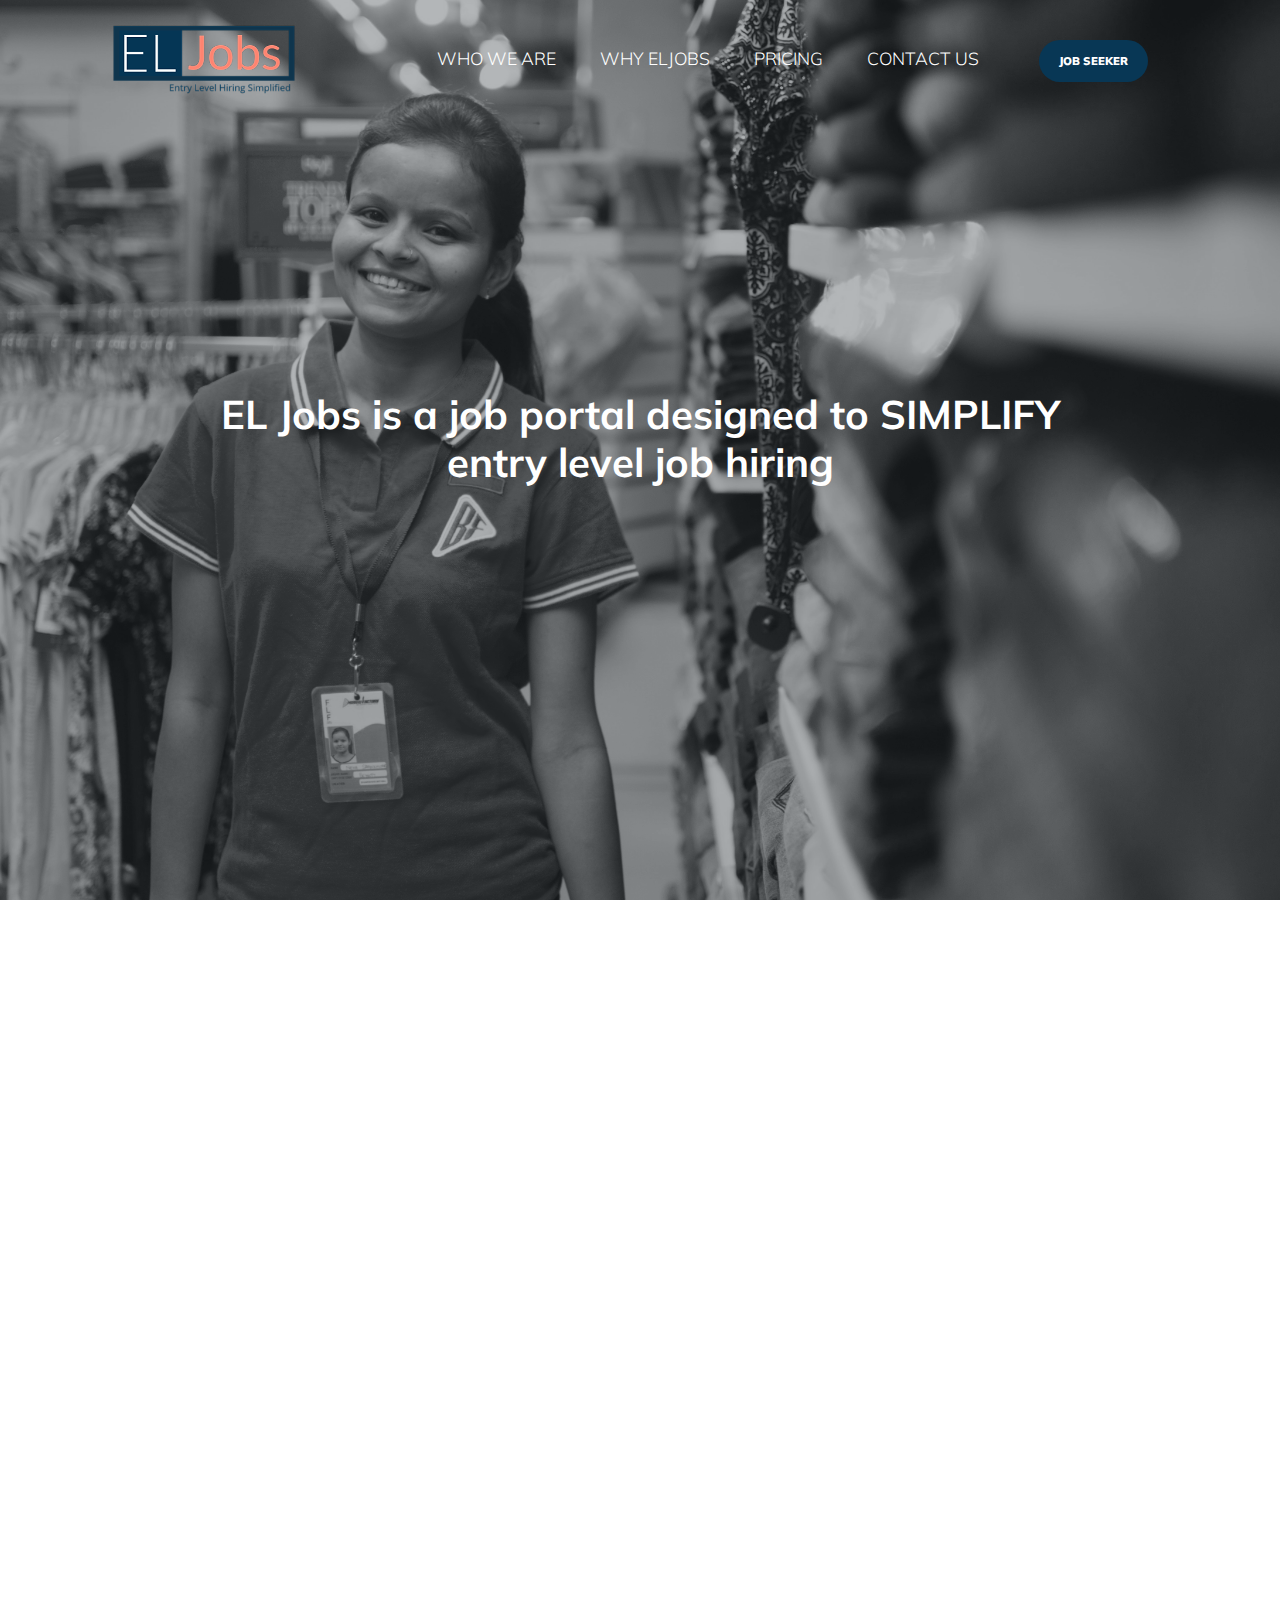
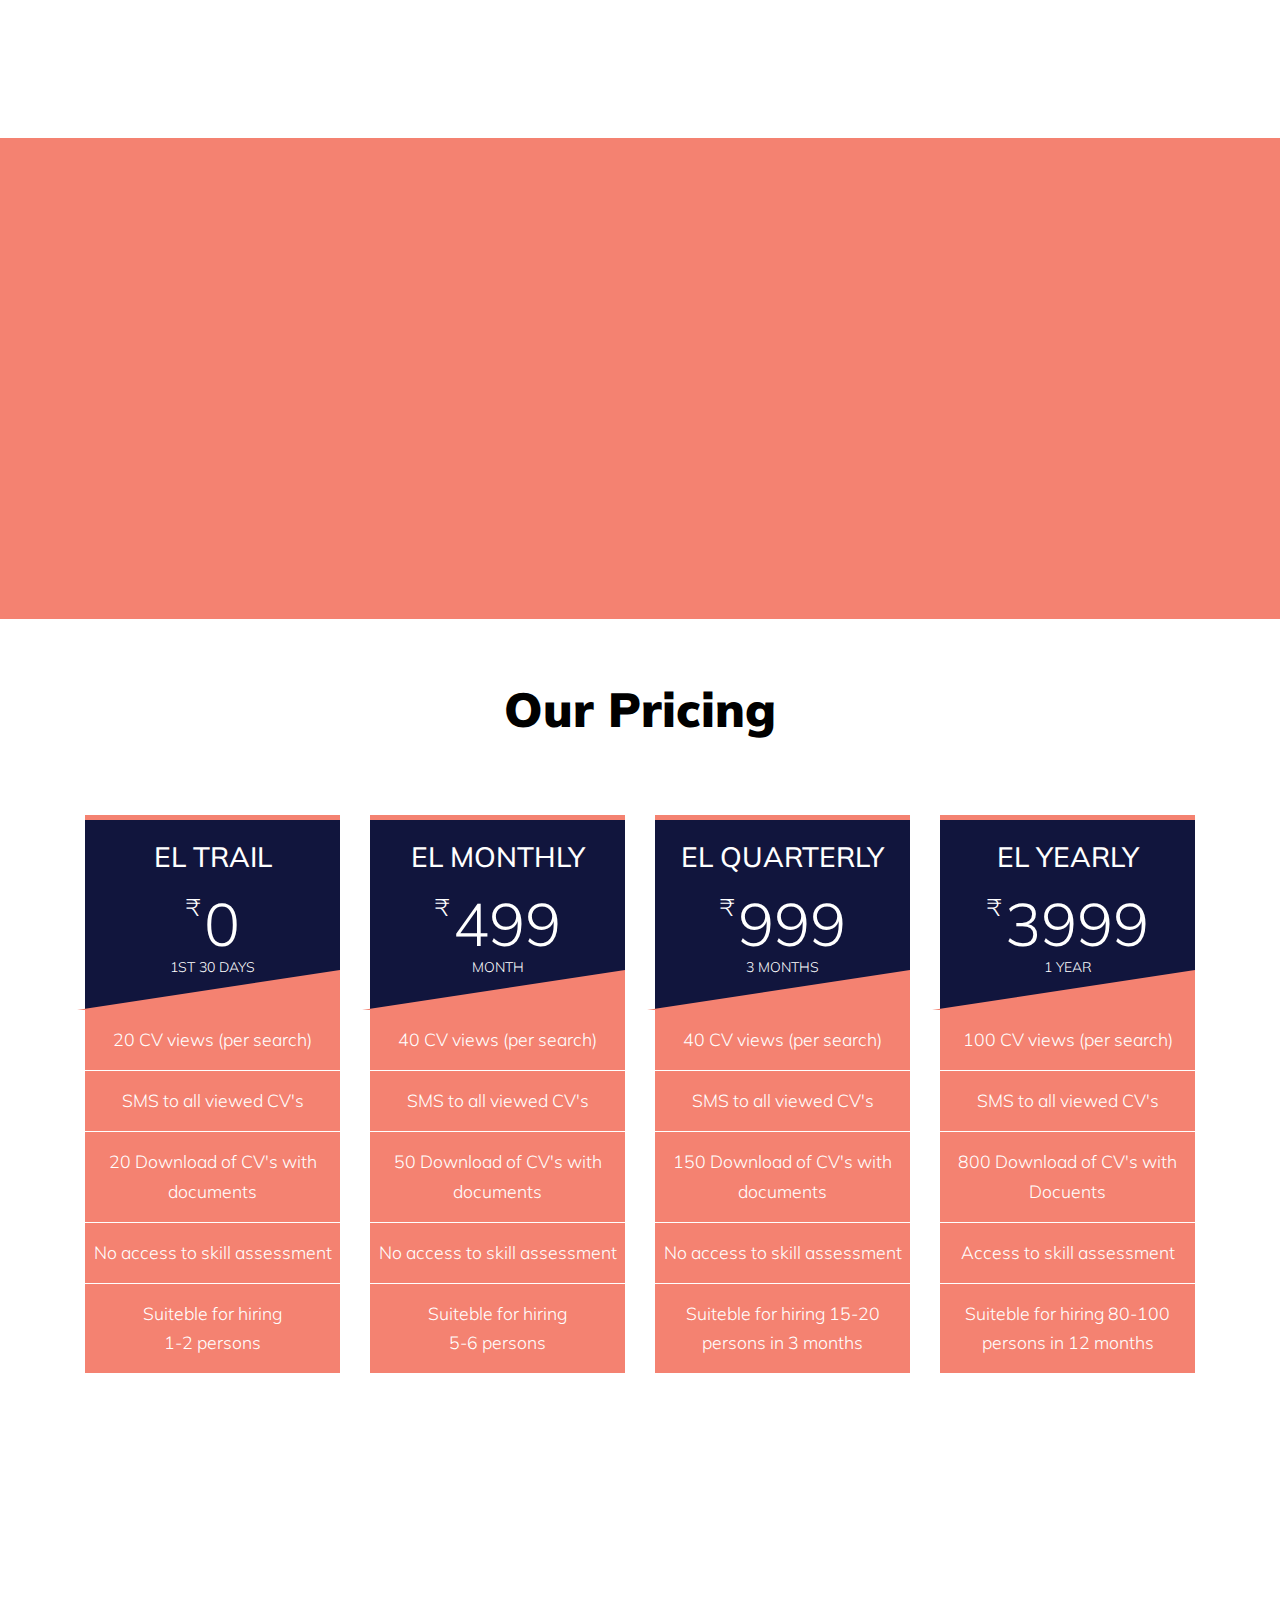
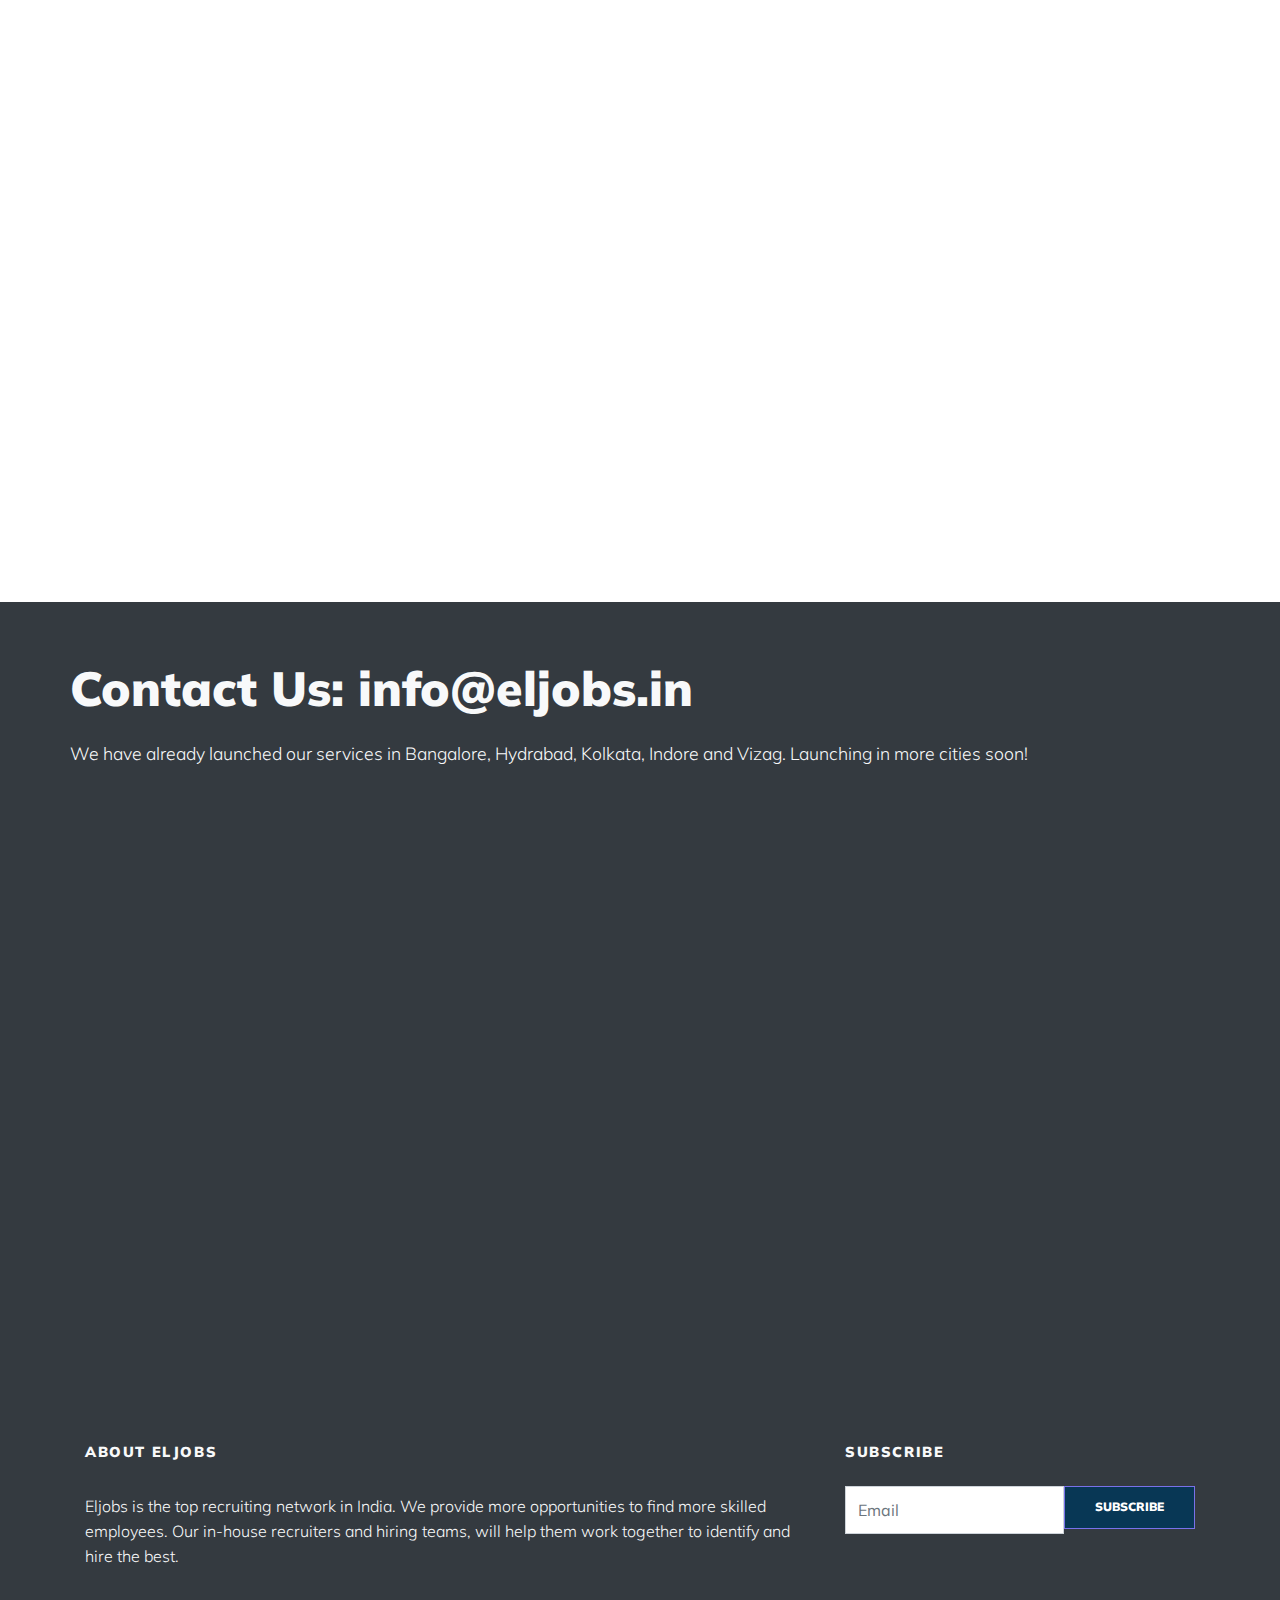
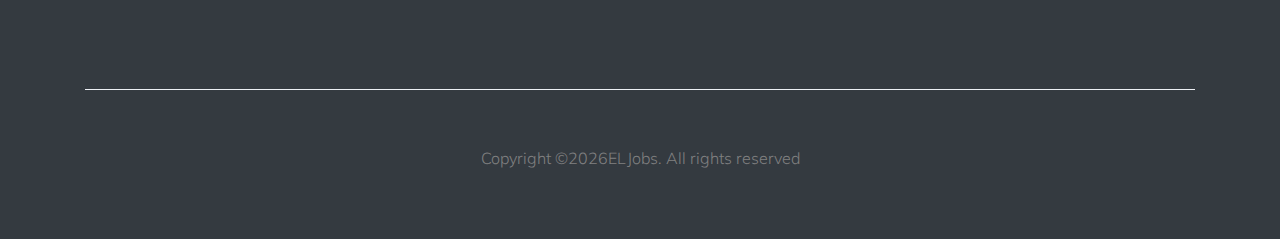
==== commit f7ea2774: "alignments changes" ====
--- a/employer.html
+++ b/employer.html
@@ -65,7 +65,7 @@
           <div class="p2">
             <nav class="site-navigation position-relative text-right" role="navigation">
               <ul class="site-menu main-menu site-menu-dark js-clone-nav ml-auto d-none d-lg-block m-0 p-0">
-                <li class="cta"><a href="index.html#form" class="nav-link"><span>Job Seeker</span></a></li>
+                <li class="cta"><a href="index.html" onclick="employeersmove()" class="nav-link"><span>Job Seeker</span></a></li>
               </ul>
           </nav>
           </div>
@@ -189,17 +189,17 @@
 		 </div></div>
 	<div class="site-section mt-5 bg-primary" id="who-we-are">
       <div class="container">
-        <div class="row mb-5 justify-content-center">
+        <div>
           <!-- <div class="col-lg-12 text-left"  data-aos="fade-up" data-aos-delay="">
             <h4 class="section-title">EL Jobs is a job  portal designed to SIMPLIFY entry level job hiring.</h4>
               <p>Lorem ipsum dolor sit amet, consectetur adipisicing elit. Magnam repellat aut neque! Doloribus sunt non aut reiciendis, vel recusandae obcaecati hic dicta repudiandae in quas quibusdam ullam, illum sed veniam!</p> -->
            <!-- </div> -->
             <div class="row mb-1 align-items-center">
              <div class="col-lg-6 ml-auto" data-aos="fade-up" data-aos-delay="200">
-            <h3 class="text-light">EL Jobs is a job  portal designed to SIMPLIFY entry level job hiring.</h2><BR>
-            <p class="text-light">We help <span class="text-dark-b">EMPLOYERS</span> to do seamless curated search from the pool of verified CVs (with KYC details) for planning their hiring process with speed.</p>
-            <p class="text-light">All E-mail IDs and Phone Numbers are OTP validated, this ensures that your communication reaches to job seekers.</p>
-            <p class="text-light">We help JOB SEEKERS by developing their downloadable  CVs and keeping their documentary evidences ready in advance so that they can be seamlessly contacted by employers.</p>
+                <h3 class="text-light mr-3">EL Jobs is a job  portal designed to SIMPLIFY entry level job hiring.</h2>
+                <p class="text-light mr-3">We help <span class="text-dark-b">EMPLOYERS</span> to do seamless curated search from the pool of verified CVs (with KYC details) for planning their hiring process with speed.</p>
+                <p class="text-light mr-3">All E-mail IDs and Phone Numbers are OTP validated, this ensures that your communication reaches to job seekers.</p>
+                 <p class="text-light mr-3">We help JOB SEEKERS by developing their downloadable  CVs and keeping their documentary evidences ready in advance so that they can be seamlessly contacted by employers.</p>
             <!-- 
             <div class="d-flex align-items-center custom-icon-wrap mb-3">
               <span class="custom-icon-inner mr-3"><span class="icon icon-graduation-cap"></span></span>
@@ -221,7 +221,7 @@
           
     </div>
 	</div>
-<div class="site-section"	id="teachers-section">
+<div class="site-section"	id="pricing">
     <div class="container">
       <div class="row mb-5 justify-content-center">
       <h2 class="section-title text-center md-5">Our Pricing</h2>
@@ -516,6 +516,13 @@
 
   
   <script src="js/main.js"></script>
-    
+  <script>
+    function employeersmove()
+{
+
+//employer.html#why-eljobs
+window.location.href = "./index.html";
+}
+  </script>
   </body>
 </html>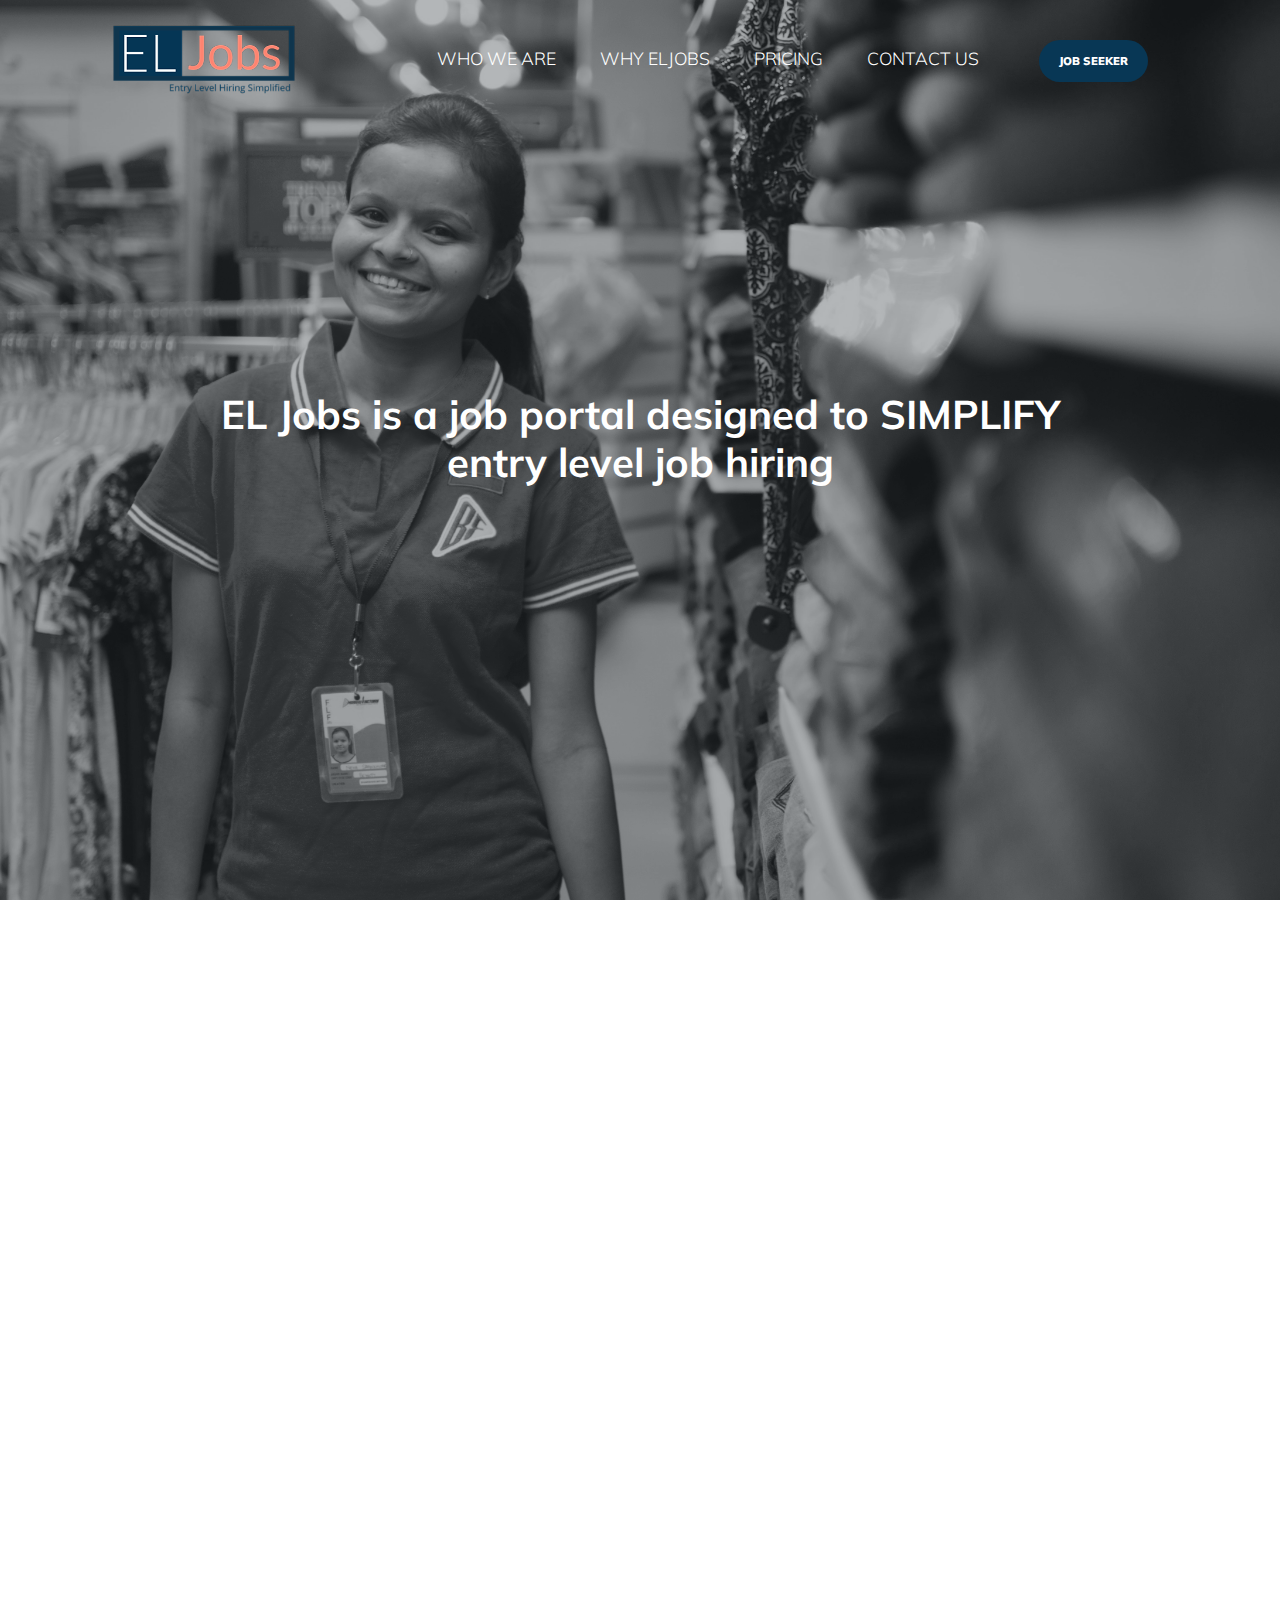
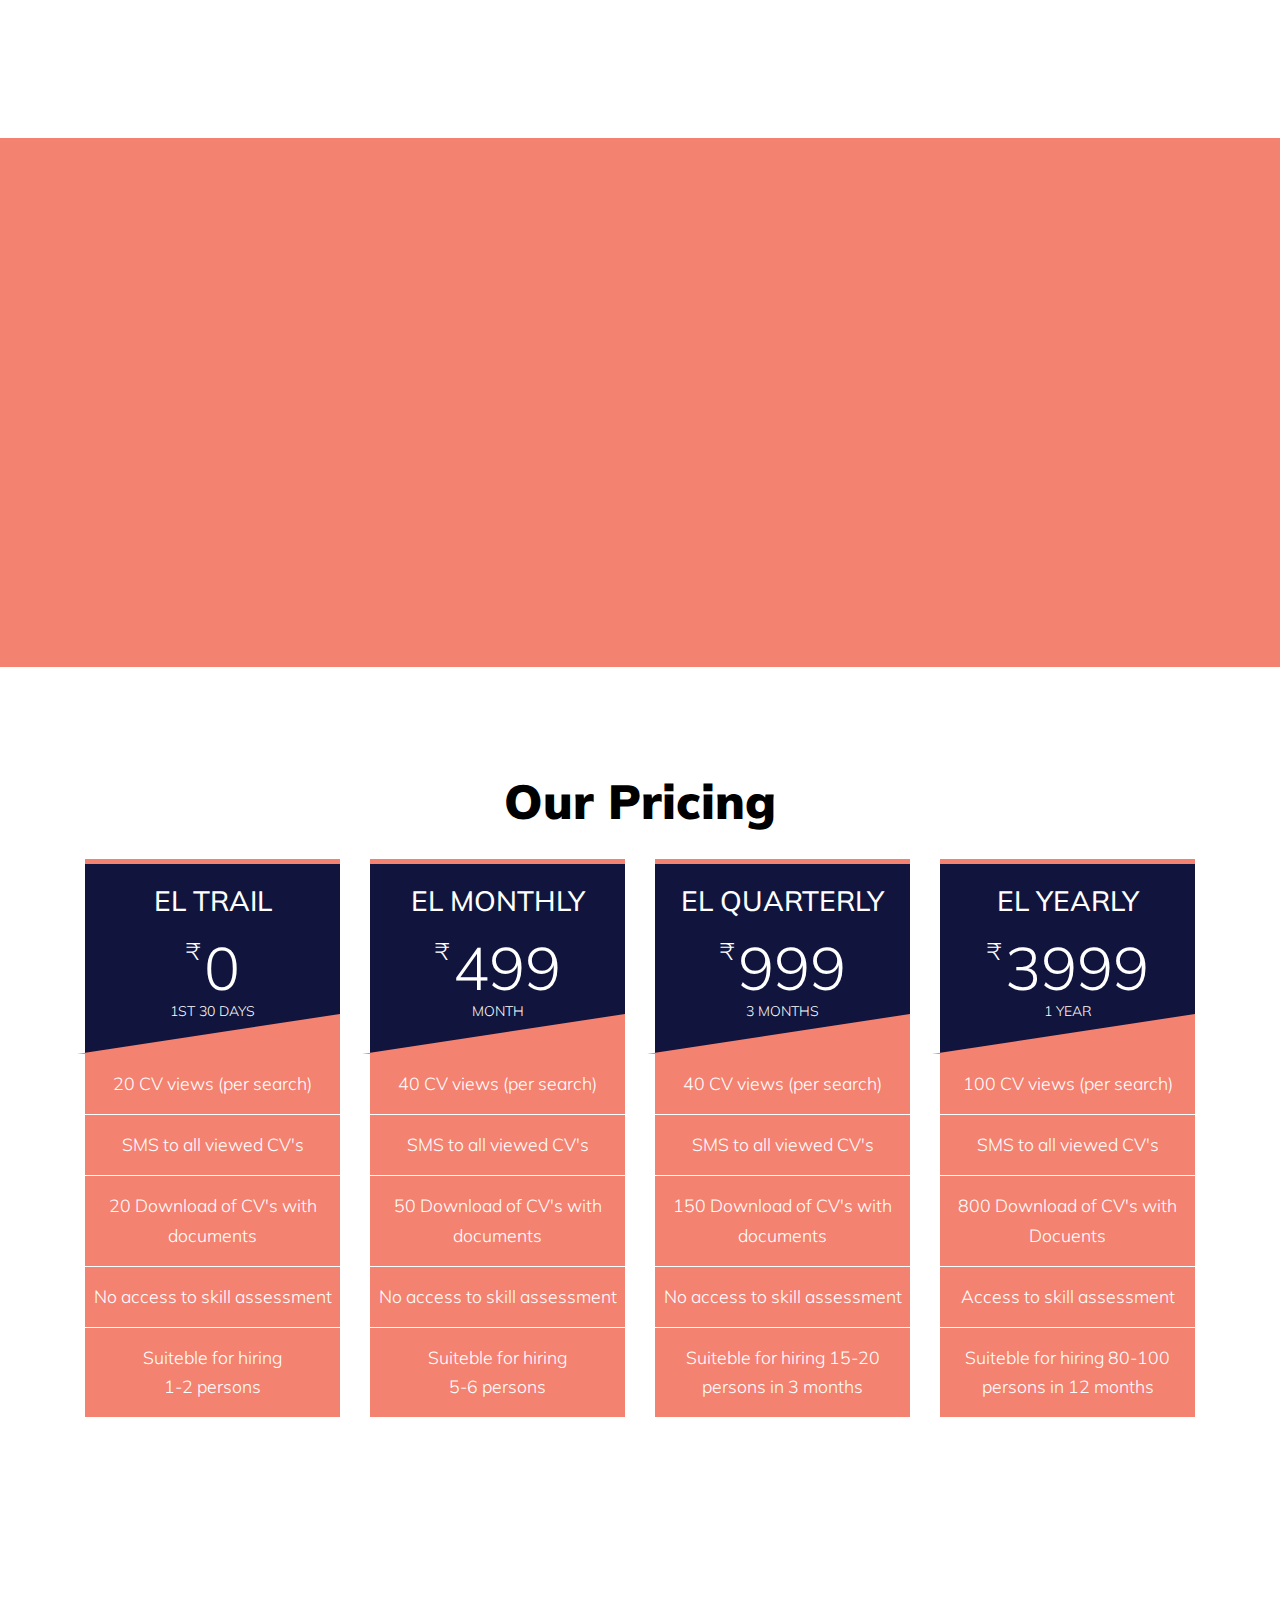
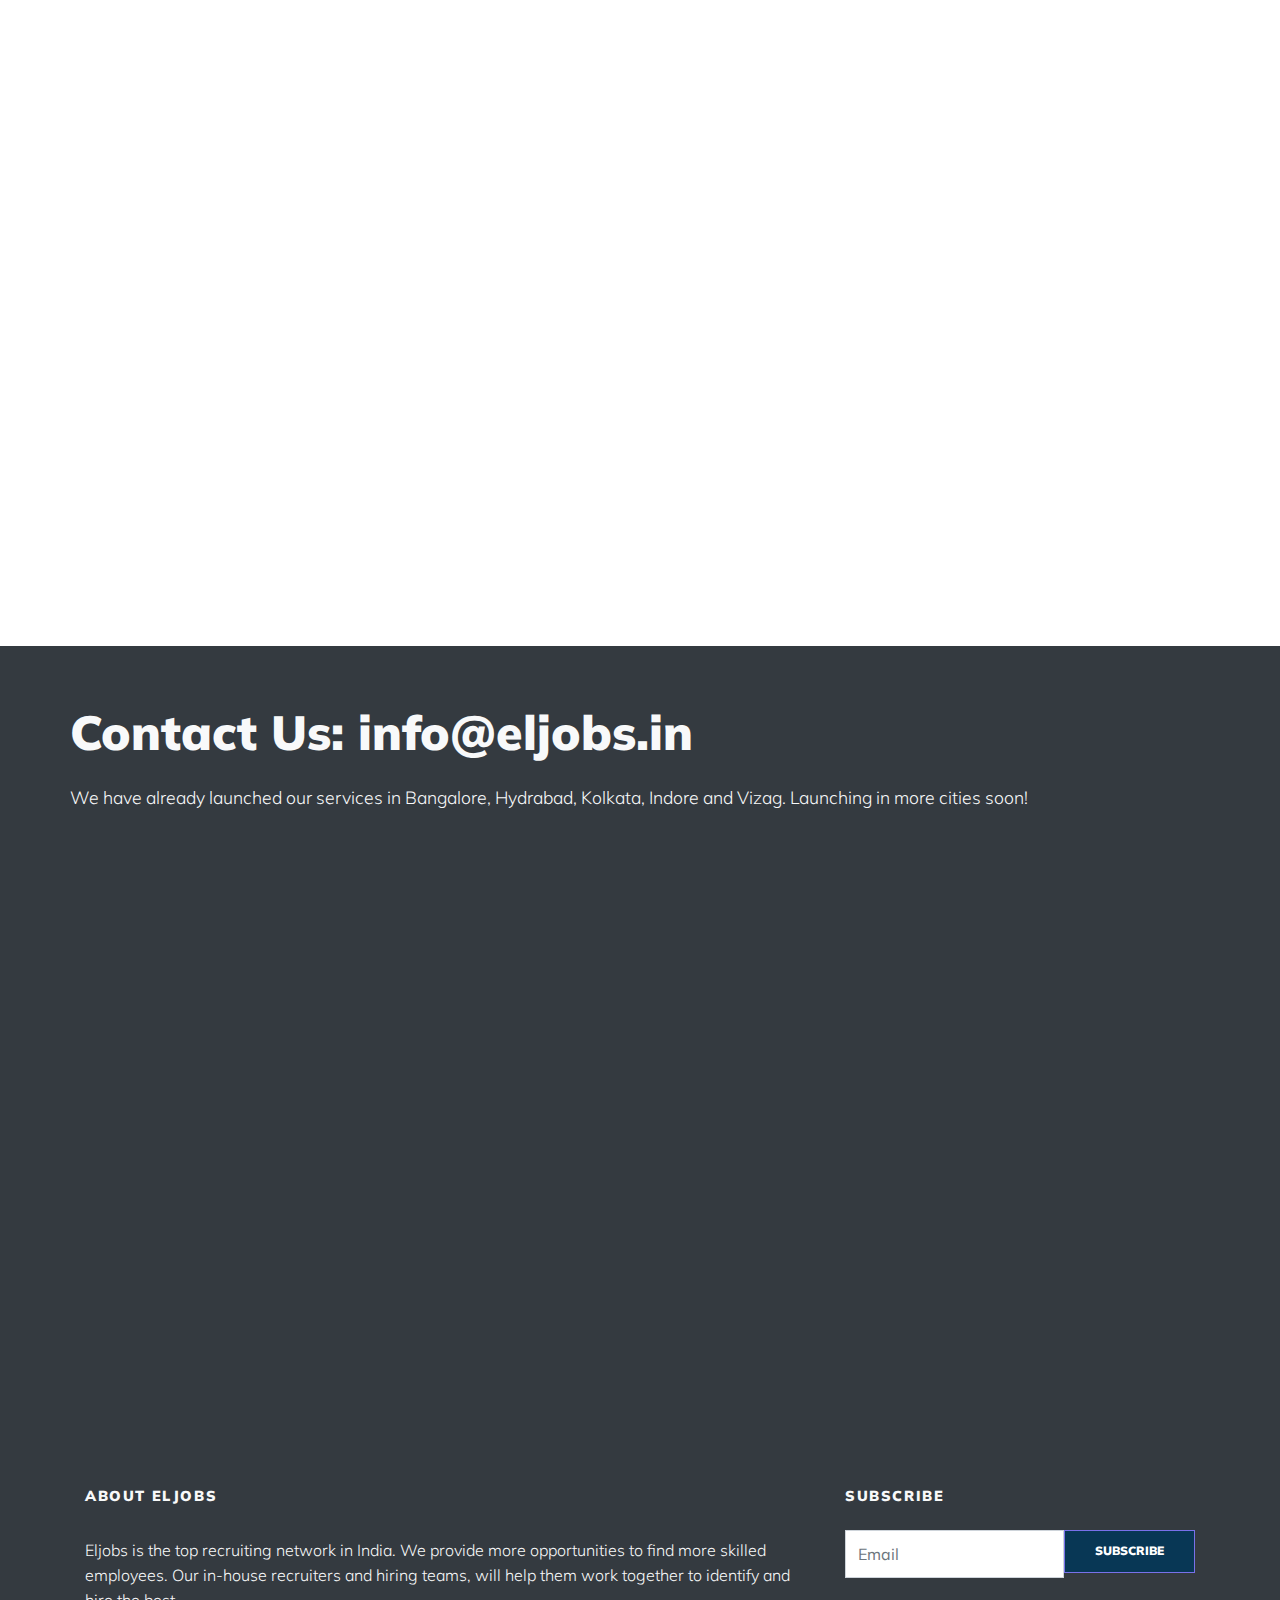
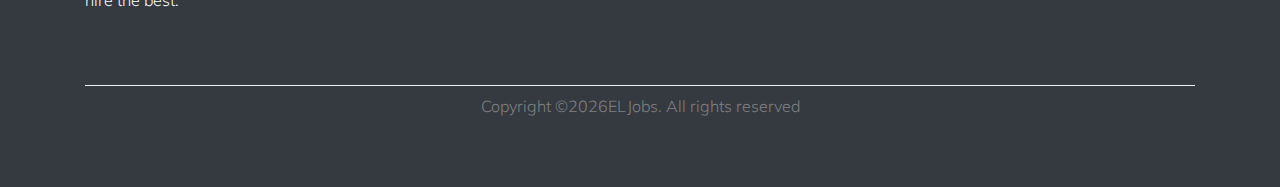
==== commit 89464ba6: "gaps" ====
--- a/employer.html
+++ b/employer.html
@@ -194,8 +194,8 @@
             <h4 class="section-title">EL Jobs is a job  portal designed to SIMPLIFY entry level job hiring.</h4>
               <p>Lorem ipsum dolor sit amet, consectetur adipisicing elit. Magnam repellat aut neque! Doloribus sunt non aut reiciendis, vel recusandae obcaecati hic dicta repudiandae in quas quibusdam ullam, illum sed veniam!</p> -->
            <!-- </div> -->
-            <div class="row mb-1 align-items-center">
-             <div class="col-lg-6 ml-auto" data-aos="fade-up" data-aos-delay="200">
+            <div class="row mt-5 align-items-center">
+             <div class="col-lg-6 ml-auto mt-5" data-aos="fade-up" data-aos-delay="200">
                 <h3 class="text-light mr-3">EL Jobs is a job  portal designed to SIMPLIFY entry level job hiring.</h2>
                 <p class="text-light mr-3">We help <span class="text-dark-b">EMPLOYERS</span> to do seamless curated search from the pool of verified CVs (with KYC details) for planning their hiring process with speed.</p>
                 <p class="text-light mr-3">All E-mail IDs and Phone Numbers are OTP validated, this ensures that your communication reaches to job seekers.</p>
@@ -223,7 +223,7 @@
 	</div>
 <div class="site-section"	id="pricing">
     <div class="container">
-      <div class="row mb-5 justify-content-center">
+      <div class="row mt-5 justify-content-center">
       <h2 class="section-title text-center md-5">Our Pricing</h2>
     </div>
     <div class="row">
@@ -330,7 +330,7 @@
 <div class="site-section" id="teachers-section">
       <div class="container">
 
-        <div class="row mb-5 justify-content-center">
+        <div class="row mt-5 justify-content-center">
           <div class="col-lg-7 mb-5 text-center"  data-aos="fade-up" data-aos-delay="">
             <h2 class="section-title">Benefits to  Employer</h2>
             <!-- <p class="mb-5">Lorem ipsum dolor sit amet, consectetur adipisicing elit. Magnam repellat aut neque! Doloribus sunt non aut reiciendis, vel recusandae obcaecati hic dicta repudiandae in quas quibusdam ullam, illum sed veniam!</p> -->
@@ -472,7 +472,7 @@
             <h3 class="text-light">Subscribe</h3>
             <!-- <p>Lorem ipsum dolor sit amet, consectetur adipisicing elit. Nesciunt incidunt iure iusto architecto? Numquam, natus?</p> -->
             <form action="#" class="footer-subscribe">
-              <div class="d-flex mb-5">
+              <div class="d-flex">
                 <input type="text" class="form-control rounded-0" placeholder="Email">
                 <input type="submit" class="btn btn-primary rounded-0" value="Subscribe">
               </div>
@@ -481,9 +481,9 @@
 
         </div>
 
-        <div class="row pt-5 mt-5 text-center">
+        <div class="row mt-5 text-center">
           <div class="col-md-12">
-            <div class="border-top pt-5">
+            <div class="border-top">
             <p>
         <!-- Link back to Colorlib can't be removed. Template is licensed under CC BY 3.0. -->
         Copyright &copy;<script>document.write(new Date().getFullYear());</script>ELJobs. All rights reserved
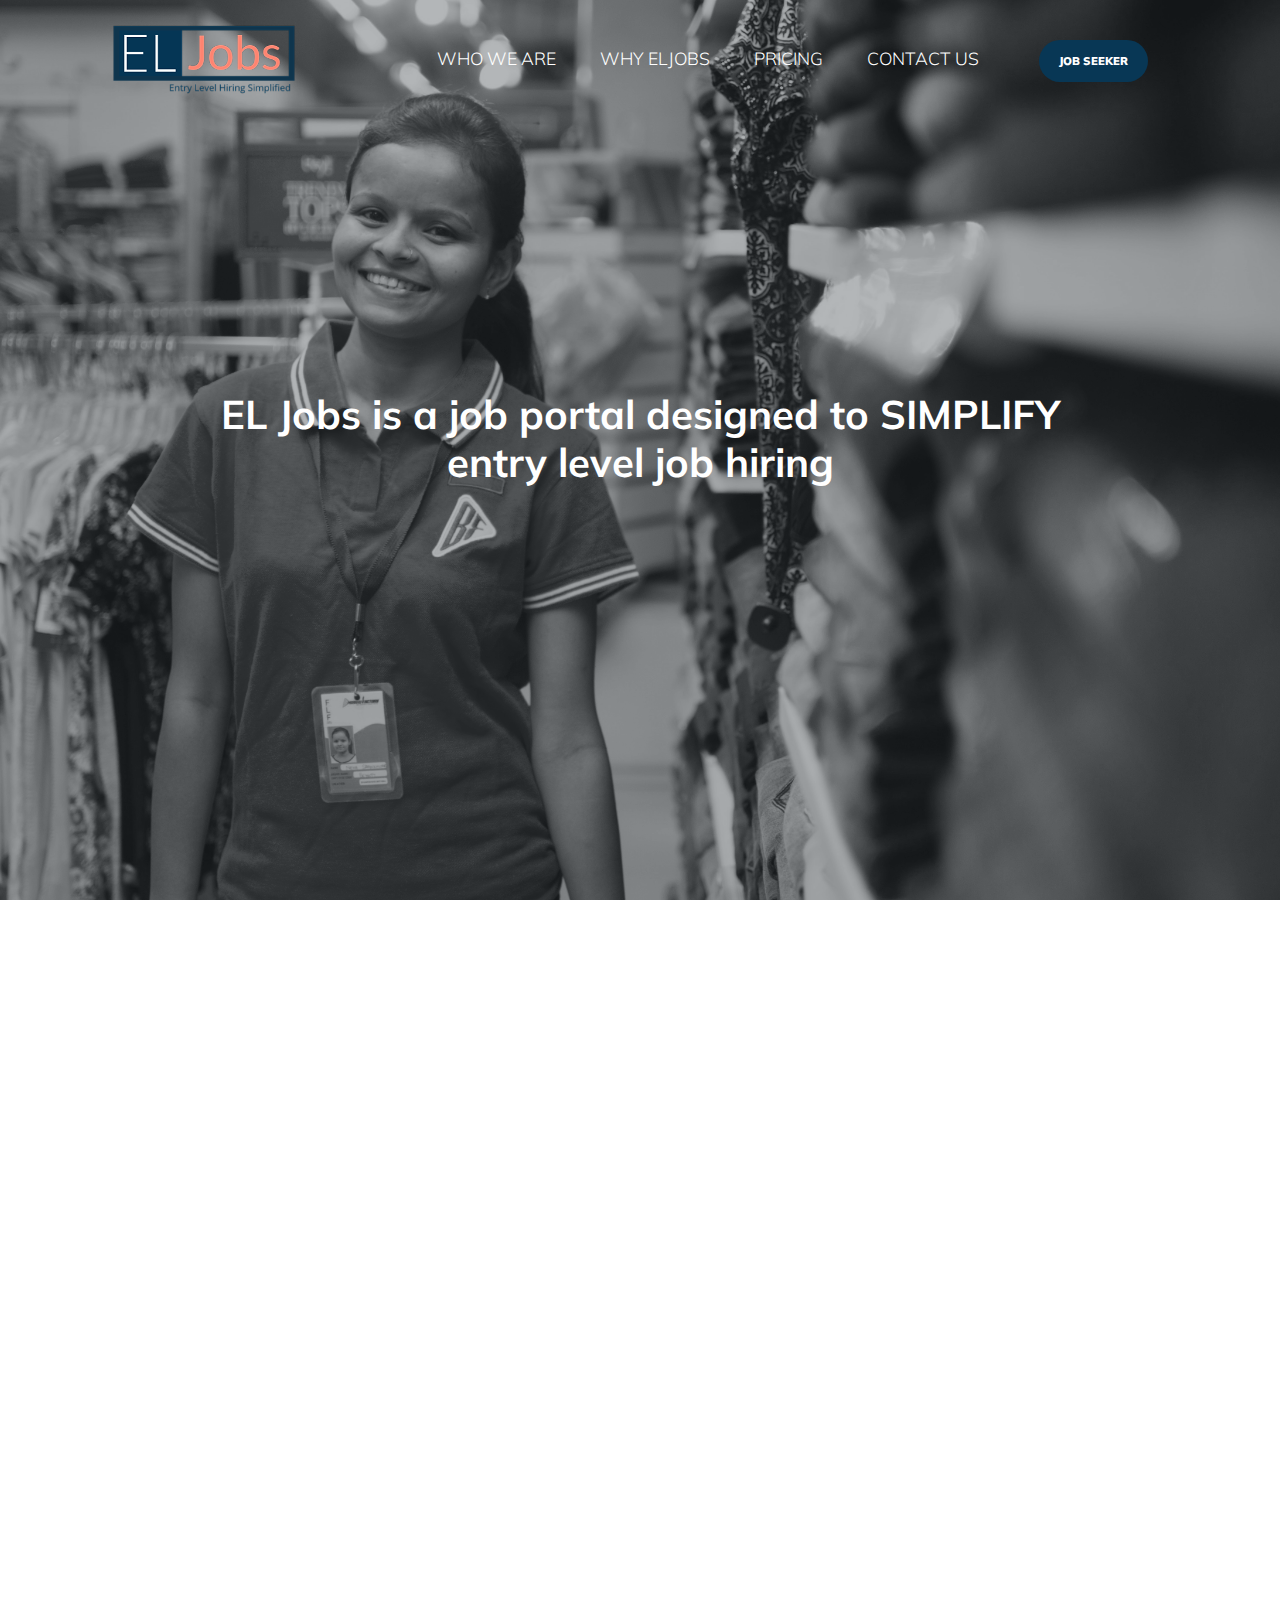
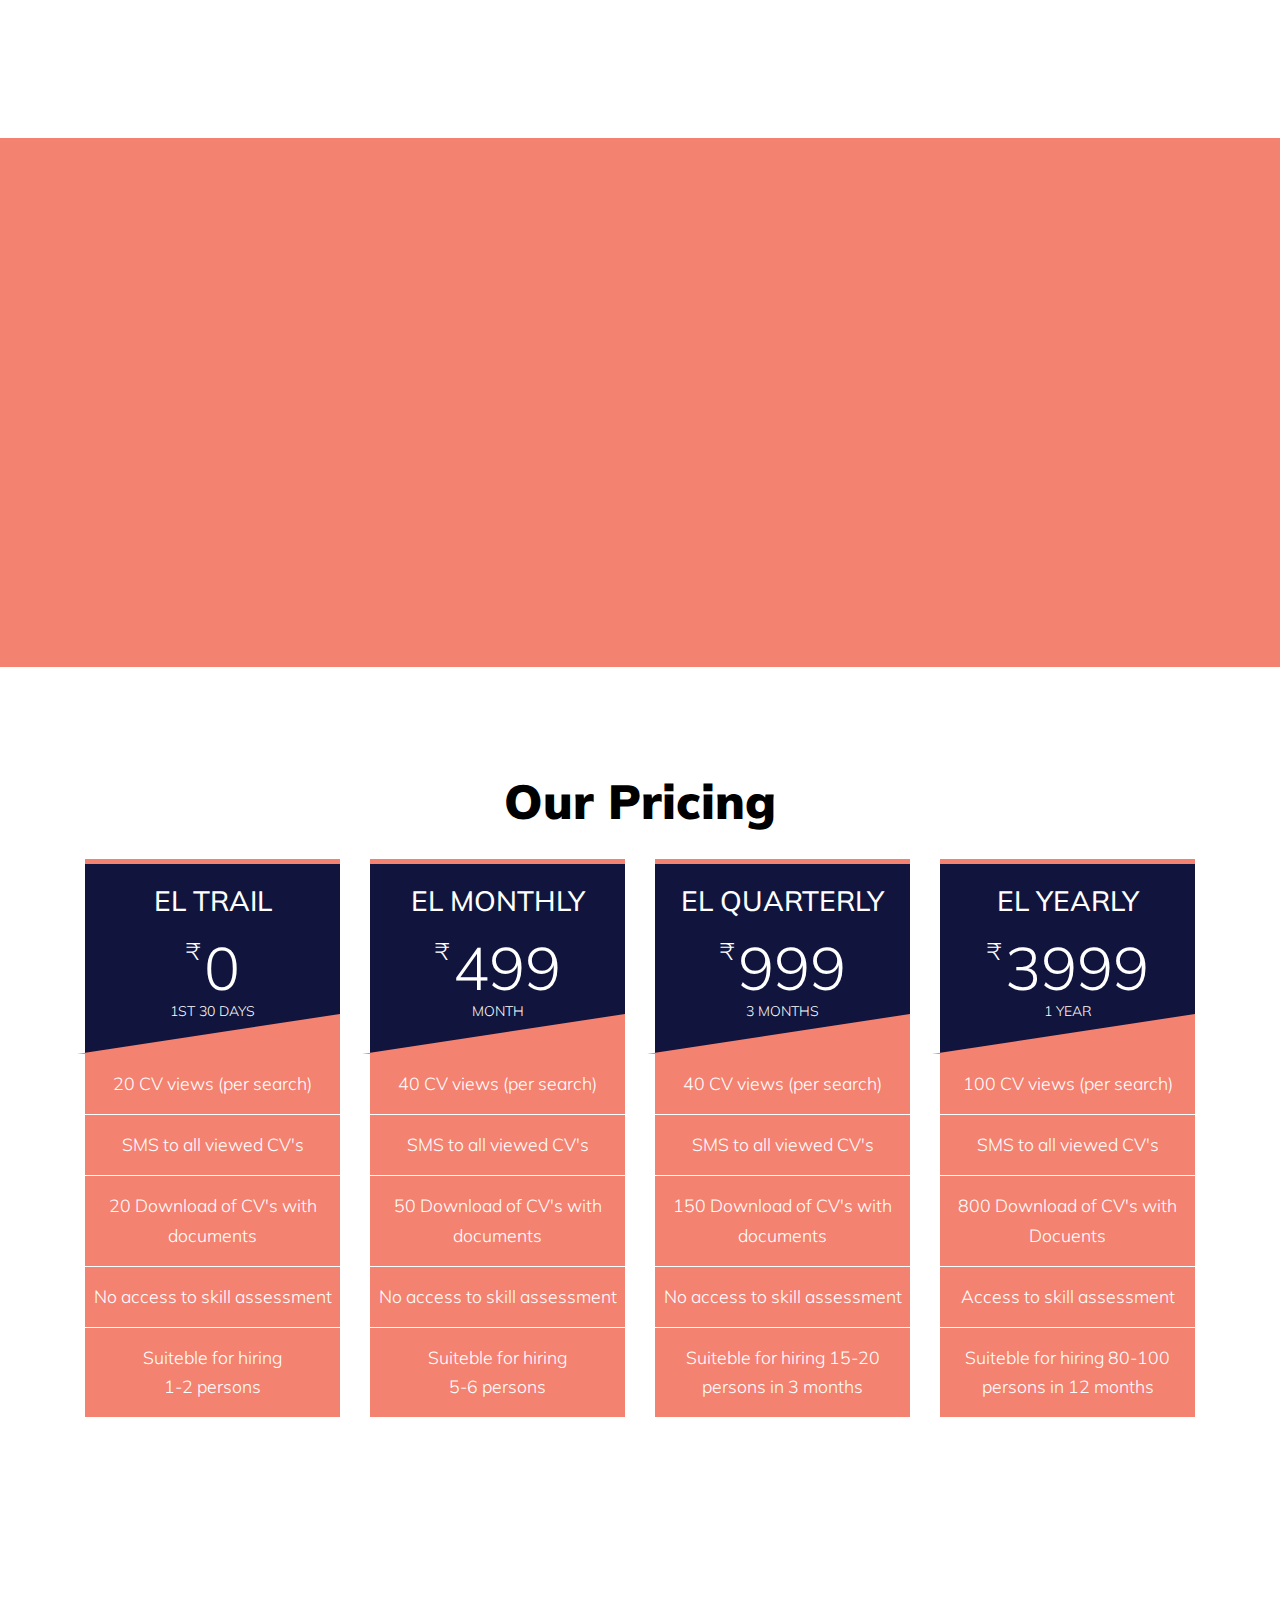
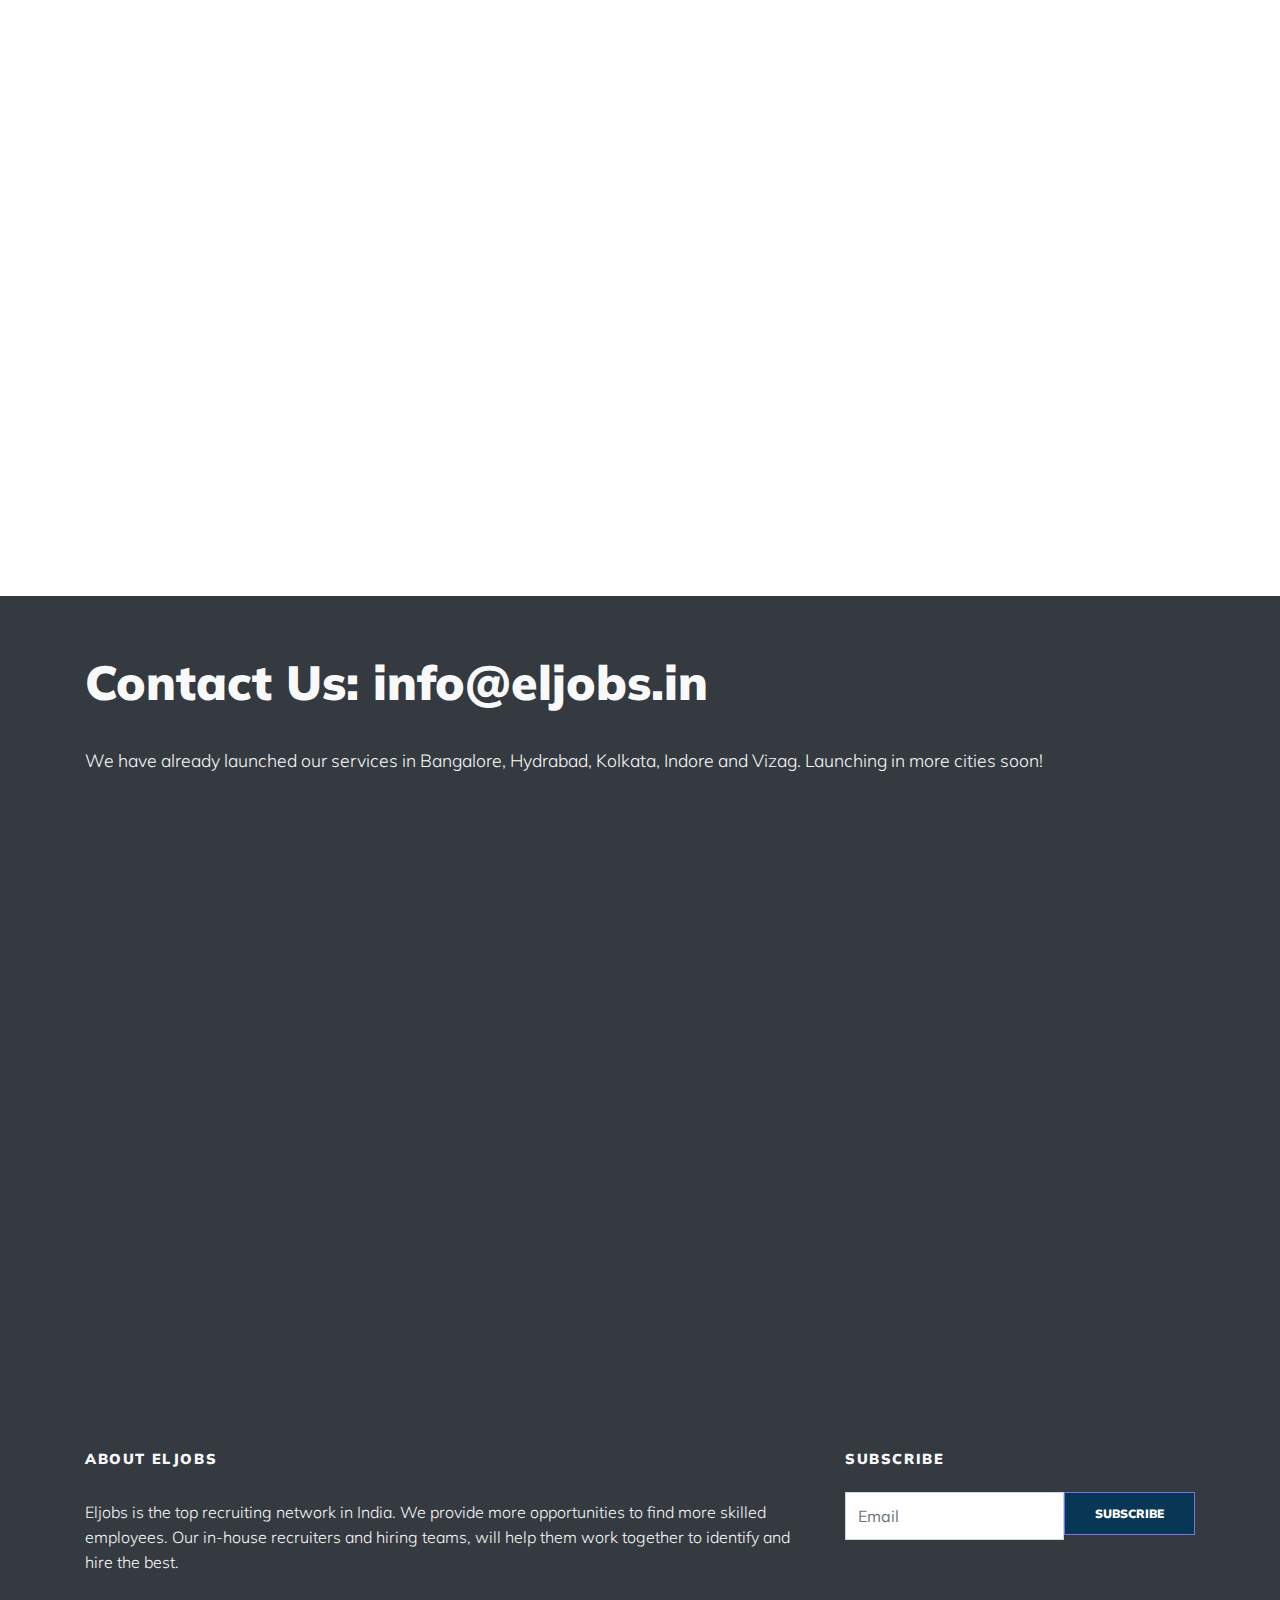
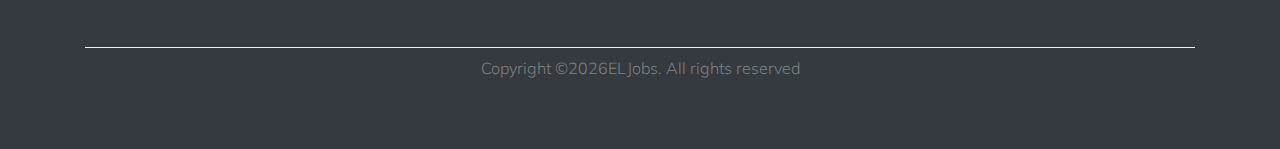
==== commit baeef318: "contact section change" ====
--- a/employer.html
+++ b/employer.html
@@ -383,19 +383,15 @@
           </div>
       </div>
     </div>
-		<div>
-      <div class="site-section" id="pricing">
-        <div class="coontainer"></div>
-      </div>
-    </div>
+		
     <div class="site-section bg-dark" id="contact-section">
       <div class="container">
       
-        <div class="row mb-12 align-items-center">
-          <br><br> <h2 class="section-title mb-3 text-light">Contact Us: info@eljobs.in</h2>
+        <div>
+          <h2 class="section-title text-light mr-3">Contact Us: info@eljobs.in</h2>
             <p class="mb-5 text-light">We have already launched our services in Bangalore, Hydrabad, Kolkata, Indore and Vizag. 
-              Launching in more cities soon!</p>
-            
+              Launching in more cities soon!</p></div>
+          <div class="row align-items-center">  
           <div class="col-lg-6 mb-5 order-1 order-lg-1" data-aos="fade-up" data-aos-delay="100">
                 <div class="mr-auto" data-aos="fade-up" data-aos-delay="500">
                   <form method="post" data-aos="fade">
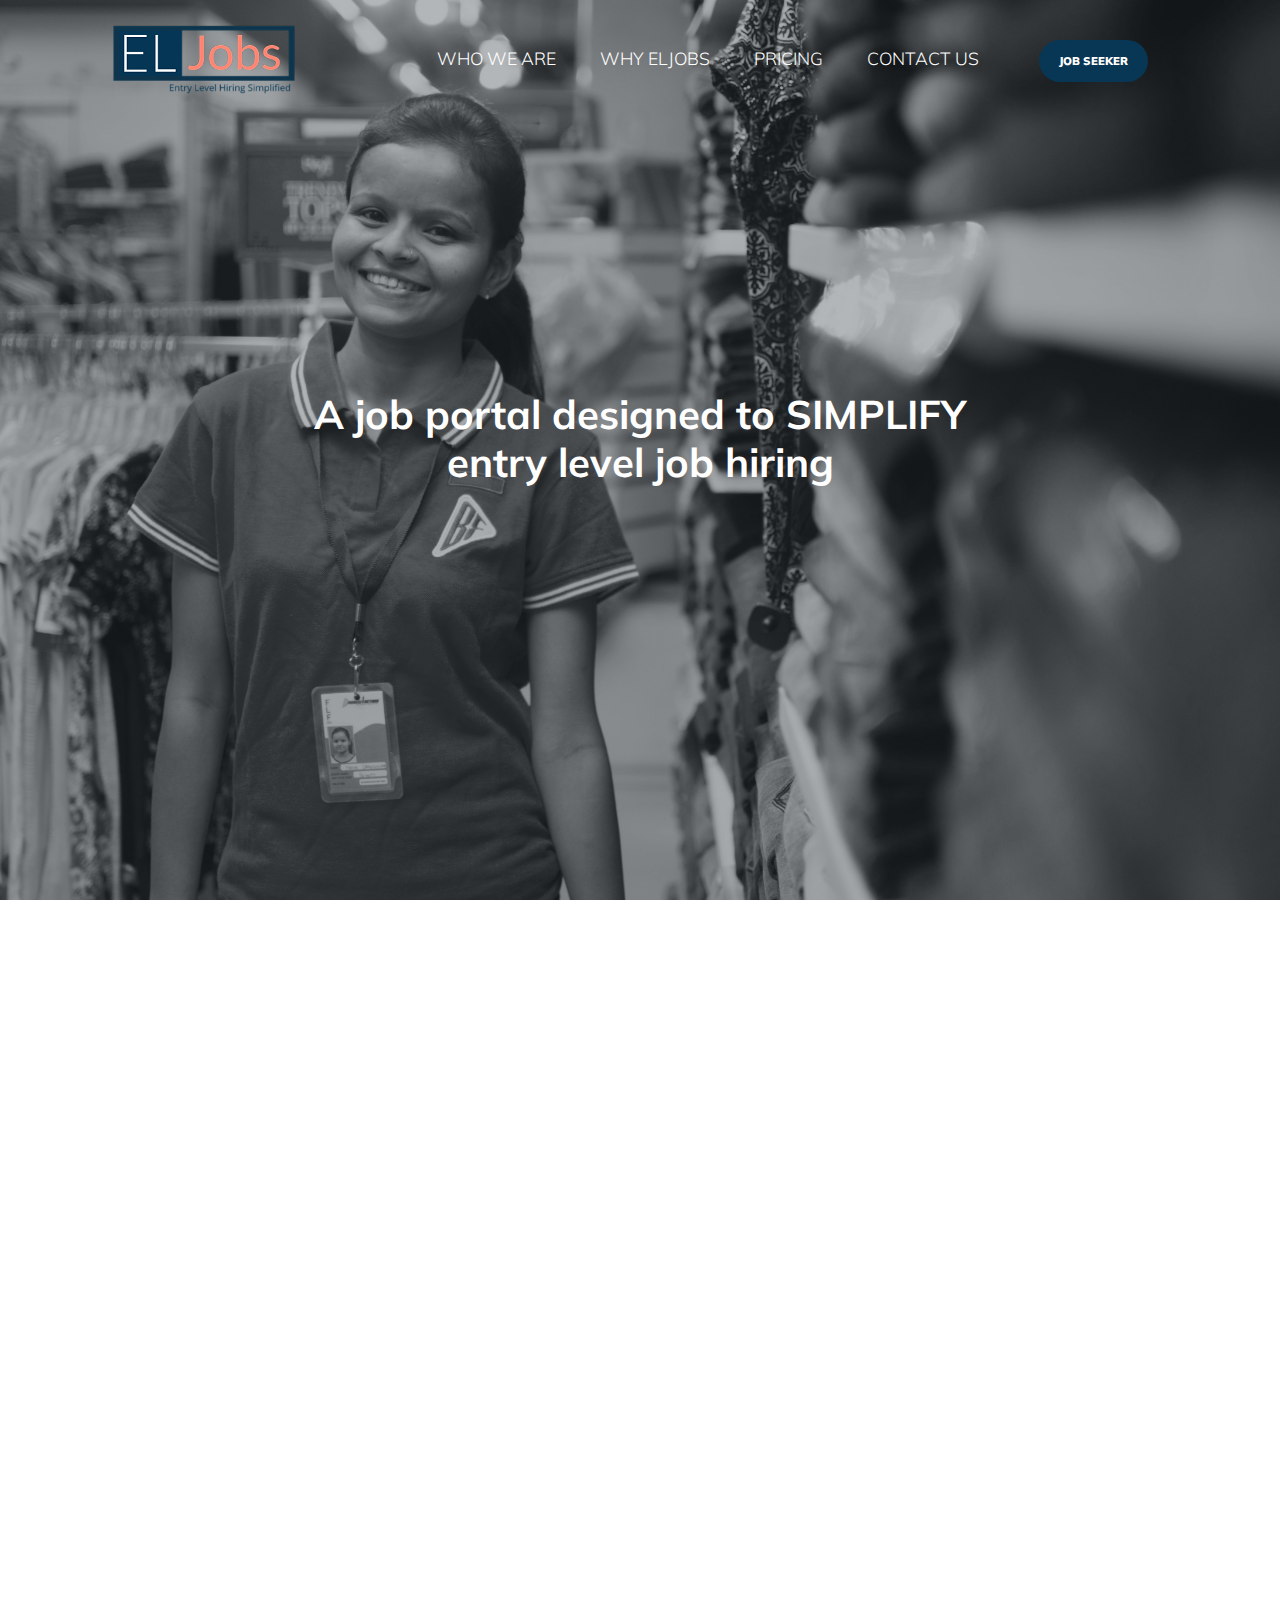
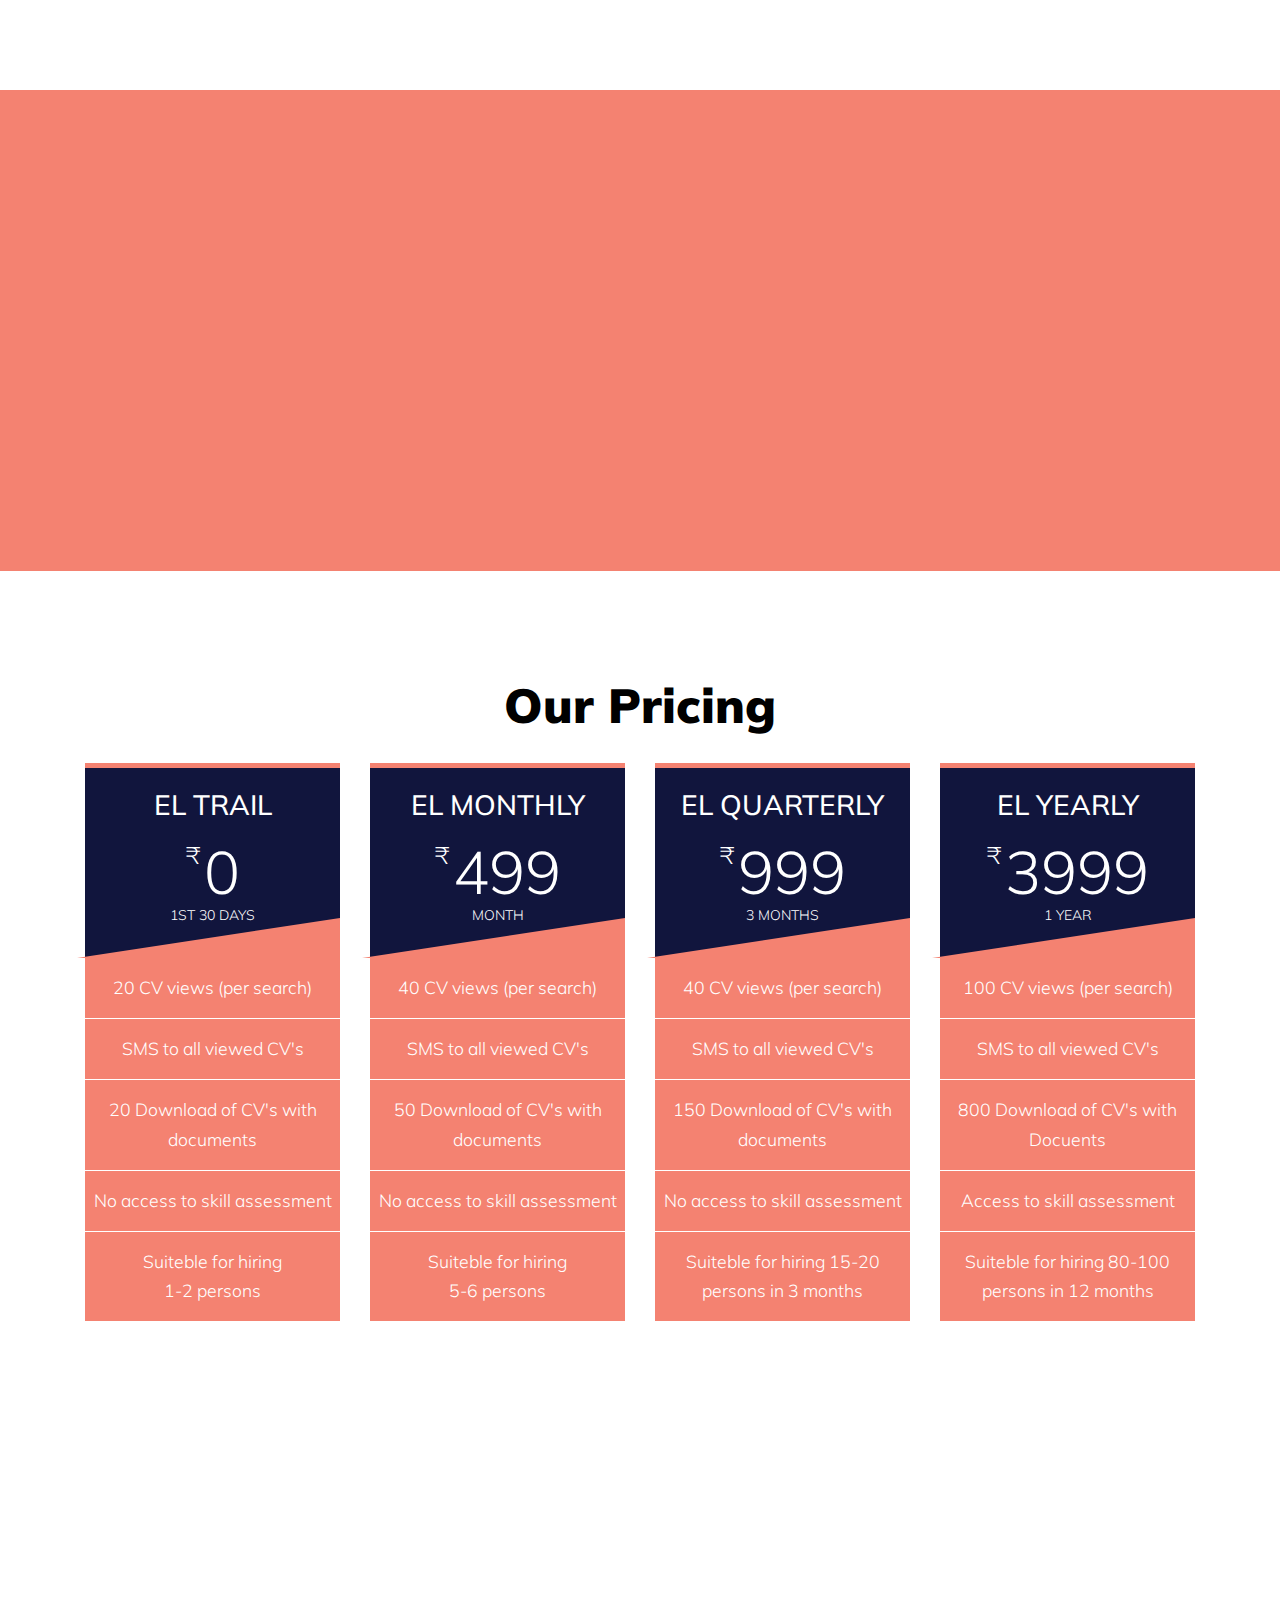
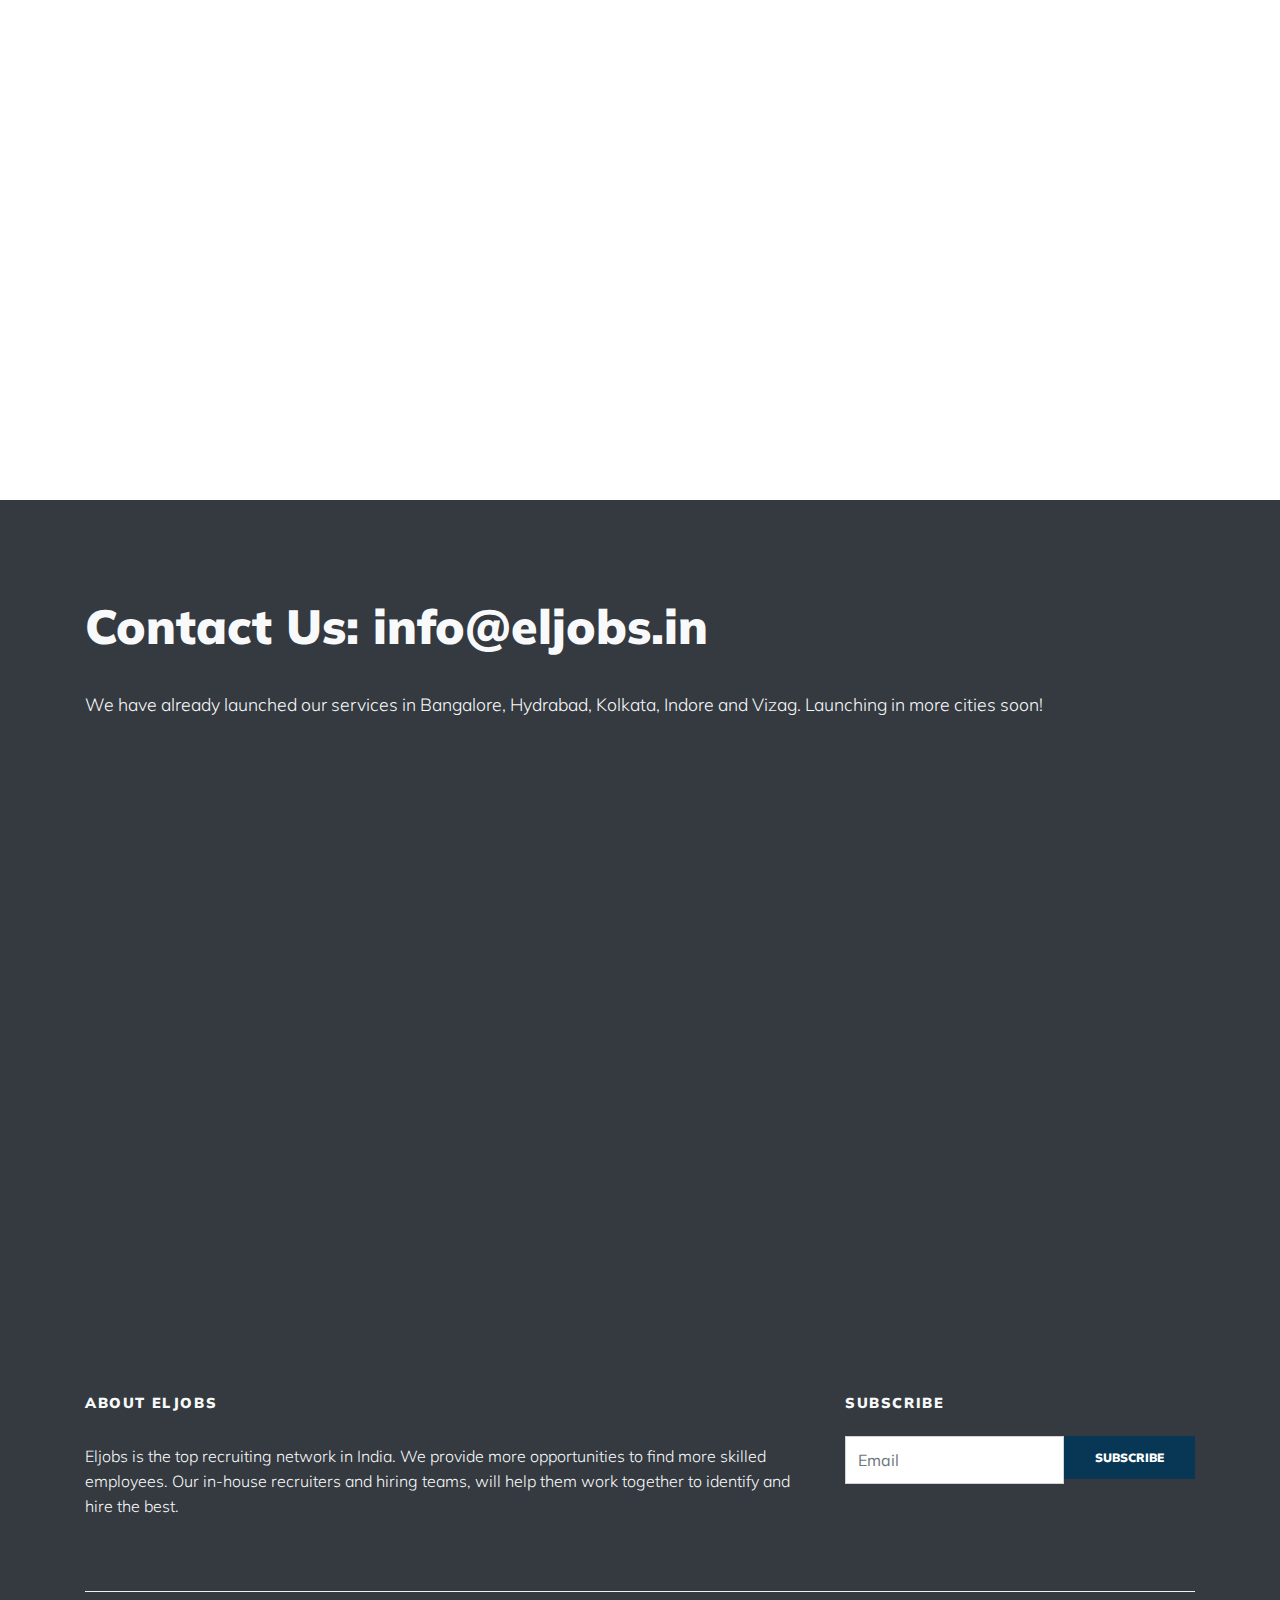
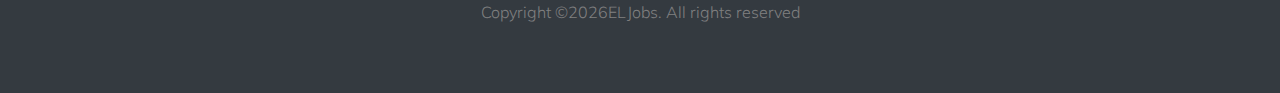
==== commit 1644a4da: "btn color" ====
--- a/employer.html
+++ b/employer.html
@@ -84,7 +84,7 @@
             <div class="col-12">
               <div class="row align-items-center">
                 <div class="col-12">
-                  <h1  style="text-align:center" data-aos="fade-up" data-aos-delay="100">EL Jobs is a job portal designed to SIMPLIFY <br>entry level job hiring</h1>
+                  <h1  style="text-align:center" data-aos="fade-up" data-aos-delay="100">A job portal designed to SIMPLIFY <br>entry level job hiring</h1>
                   
                   <!-- <h4 style="color:white; text-align:center" data-aos="fade-up" data-aos-delay="100" class="mb-6">We help <strong>EMPLOYERS</strong> to do seamless curated search from the pool of verified CVs (with KYC details) for planning their hiring process with speed.</h4> -->
 
@@ -187,19 +187,19 @@
            
     </div>
 		 </div></div>
-	<div class="site-section mt-5 bg-primary" id="who-we-are">
+	<div class="site-section bg-primary" id="who-we-are">
       <div class="container">
         <div>
           <!-- <div class="col-lg-12 text-left"  data-aos="fade-up" data-aos-delay="">
             <h4 class="section-title">EL Jobs is a job  portal designed to SIMPLIFY entry level job hiring.</h4>
               <p>Lorem ipsum dolor sit amet, consectetur adipisicing elit. Magnam repellat aut neque! Doloribus sunt non aut reiciendis, vel recusandae obcaecati hic dicta repudiandae in quas quibusdam ullam, illum sed veniam!</p> -->
            <!-- </div> -->
-            <div class="row mt-5 align-items-center">
-             <div class="col-lg-6 ml-auto mt-5" data-aos="fade-up" data-aos-delay="200">
-                <h3 class="text-light mr-3">EL Jobs is a job  portal designed to SIMPLIFY entry level job hiring.</h2>
-                <p class="text-light mr-3">We help <span class="text-dark-b">EMPLOYERS</span> to do seamless curated search from the pool of verified CVs (with KYC details) for planning their hiring process with speed.</p>
-                <p class="text-light mr-3">All E-mail IDs and Phone Numbers are OTP validated, this ensures that your communication reaches to job seekers.</p>
-                 <p class="text-light mr-3">We help JOB SEEKERS by developing their downloadable  CVs and keeping their documentary evidences ready in advance so that they can be seamlessly contacted by employers.</p>
+            <div class="row align-items-center">
+             <div class="col-lg-6 mt-sm-5 ml-auto" data-aos="fade-up" data-aos-delay="200">
+                <h3 class="text-light">EL Jobs is a job  portal designed to SIMPLIFY entry level job hiring.</h2>
+                <p class="text-light">We help <span class="text-dark-b">EMPLOYERS</span> to do seamless curated search from the pool of verified CVs (with KYC details) for planning their hiring process with speed.</p>
+                <p class="text-light">All E-mail IDs and Phone Numbers are OTP validated, this ensures that your communication reaches to job seekers.</p>
+                 <p class="text-light">We help JOB SEEKERS by developing their downloadable  CVs and keeping their documentary evidences ready in advance so that they can be seamlessly contacted by employers.</p>
             <!-- 
             <div class="d-flex align-items-center custom-icon-wrap mb-3">
               <span class="custom-icon-inner mr-3"><span class="icon icon-graduation-cap"></span></span>
@@ -388,7 +388,7 @@
       <div class="container">
       
         <div>
-          <h2 class="section-title text-light mr-3">Contact Us: info@eljobs.in</h2>
+          <h2 class="section-title text-light mt-5">Contact Us: info@eljobs.in</h2>
             <p class="mb-5 text-light">We have already launched our services in Bangalore, Hydrabad, Kolkata, Indore and Vizag. 
               Launching in more cities soon!</p></div>
           <div class="row align-items-center">  
--- a/css/style.css
+++ b/css/style.css
@@ -605,9 +605,9 @@
         display: inline-block;
         text-decoration: none !important; }
         .sticky-wrapper.is-sticky .site-navbar .site-menu > li > a:hover {
-          color: #7971ea; }
+          color: #f48271; }
         .sticky-wrapper.is-sticky .site-navbar .site-menu > li > a.active:after {
-          background: #7971ea; }
+          background: #083755; }
   .sticky-wrapper .shrink {
     padding-top: 10px !important;
     padding-bottom: 10px !important; }
@@ -684,7 +684,7 @@
       padding: 0; } }
 
 .cta a span {
-  border-color: #003c48;
+  border-color: #083755;
   padding: 14px 20px;
   color: #fff;
   background: #083755;
@@ -699,7 +699,7 @@
     color: #fff; }
 
 .cta a:hover span {
-  background: #4f45e3;
+  background: #f48271;
   color: #fff; }
 
 .cta a.active {
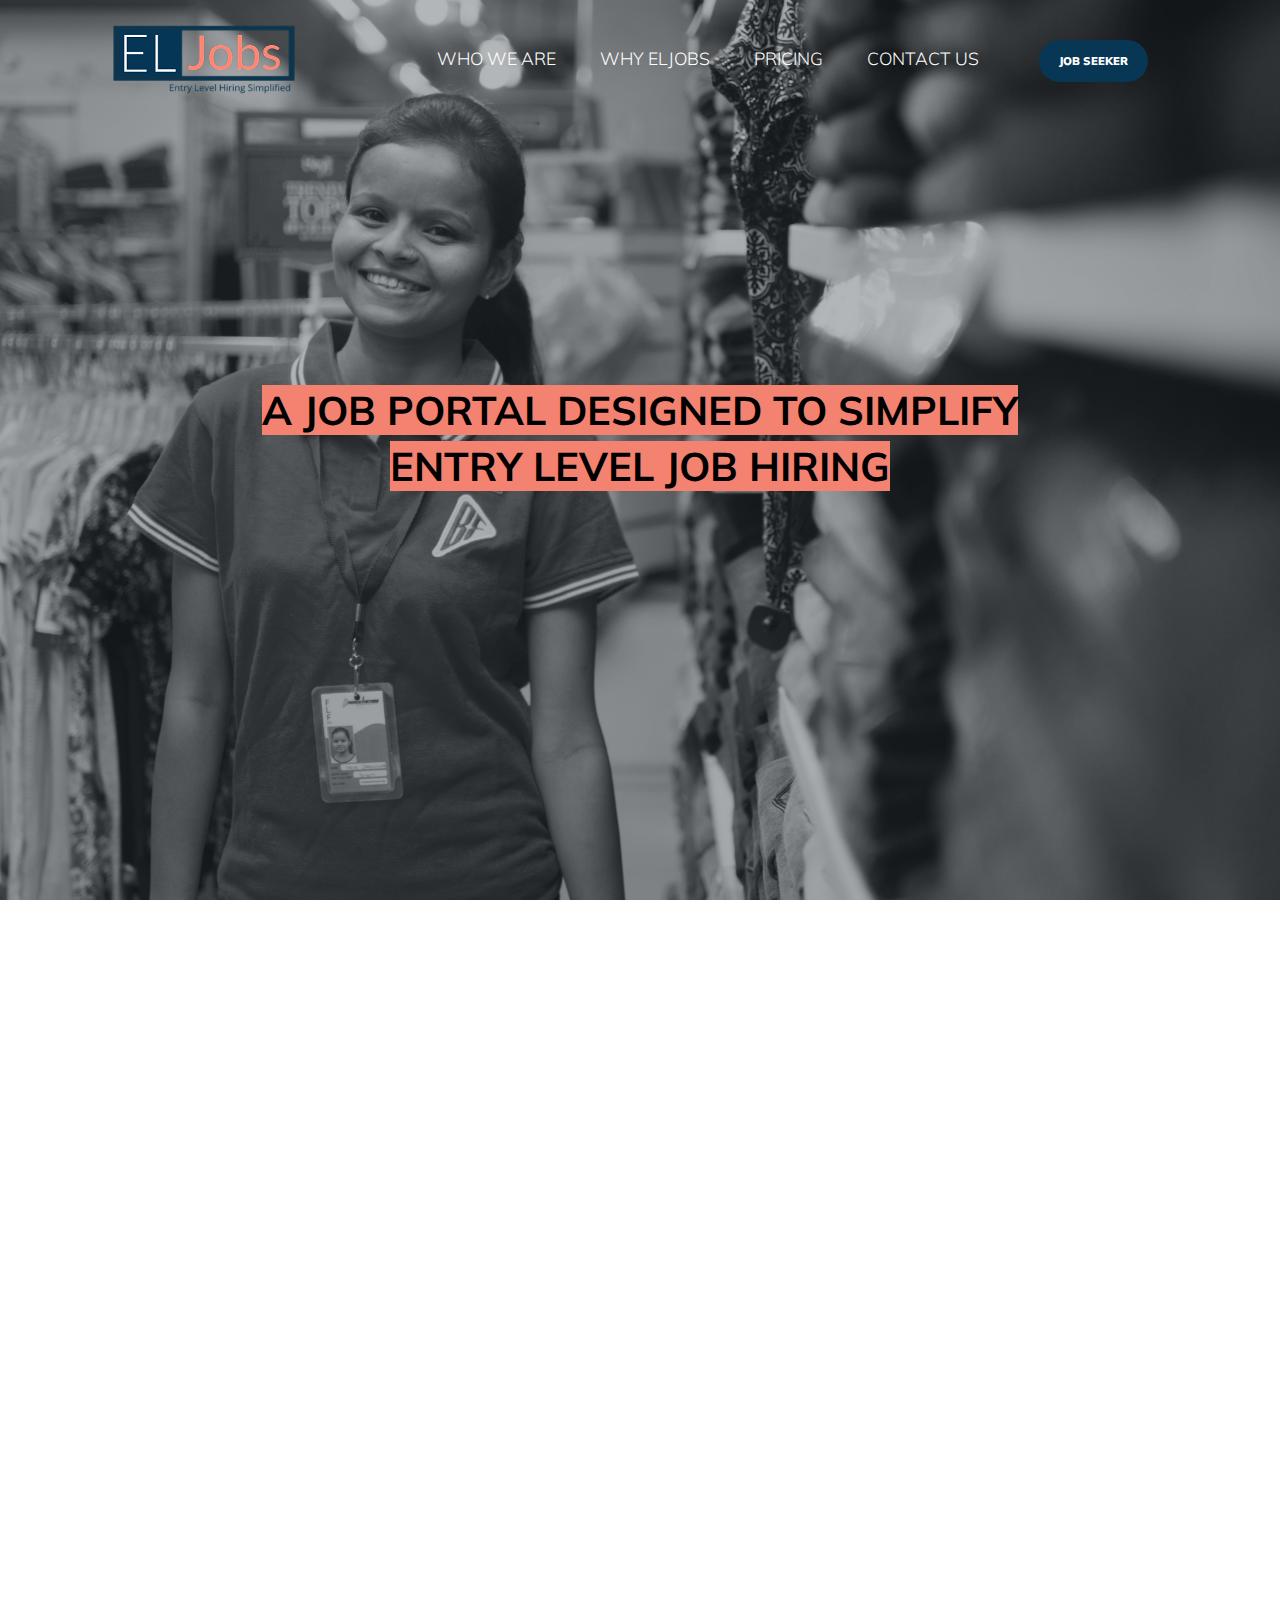
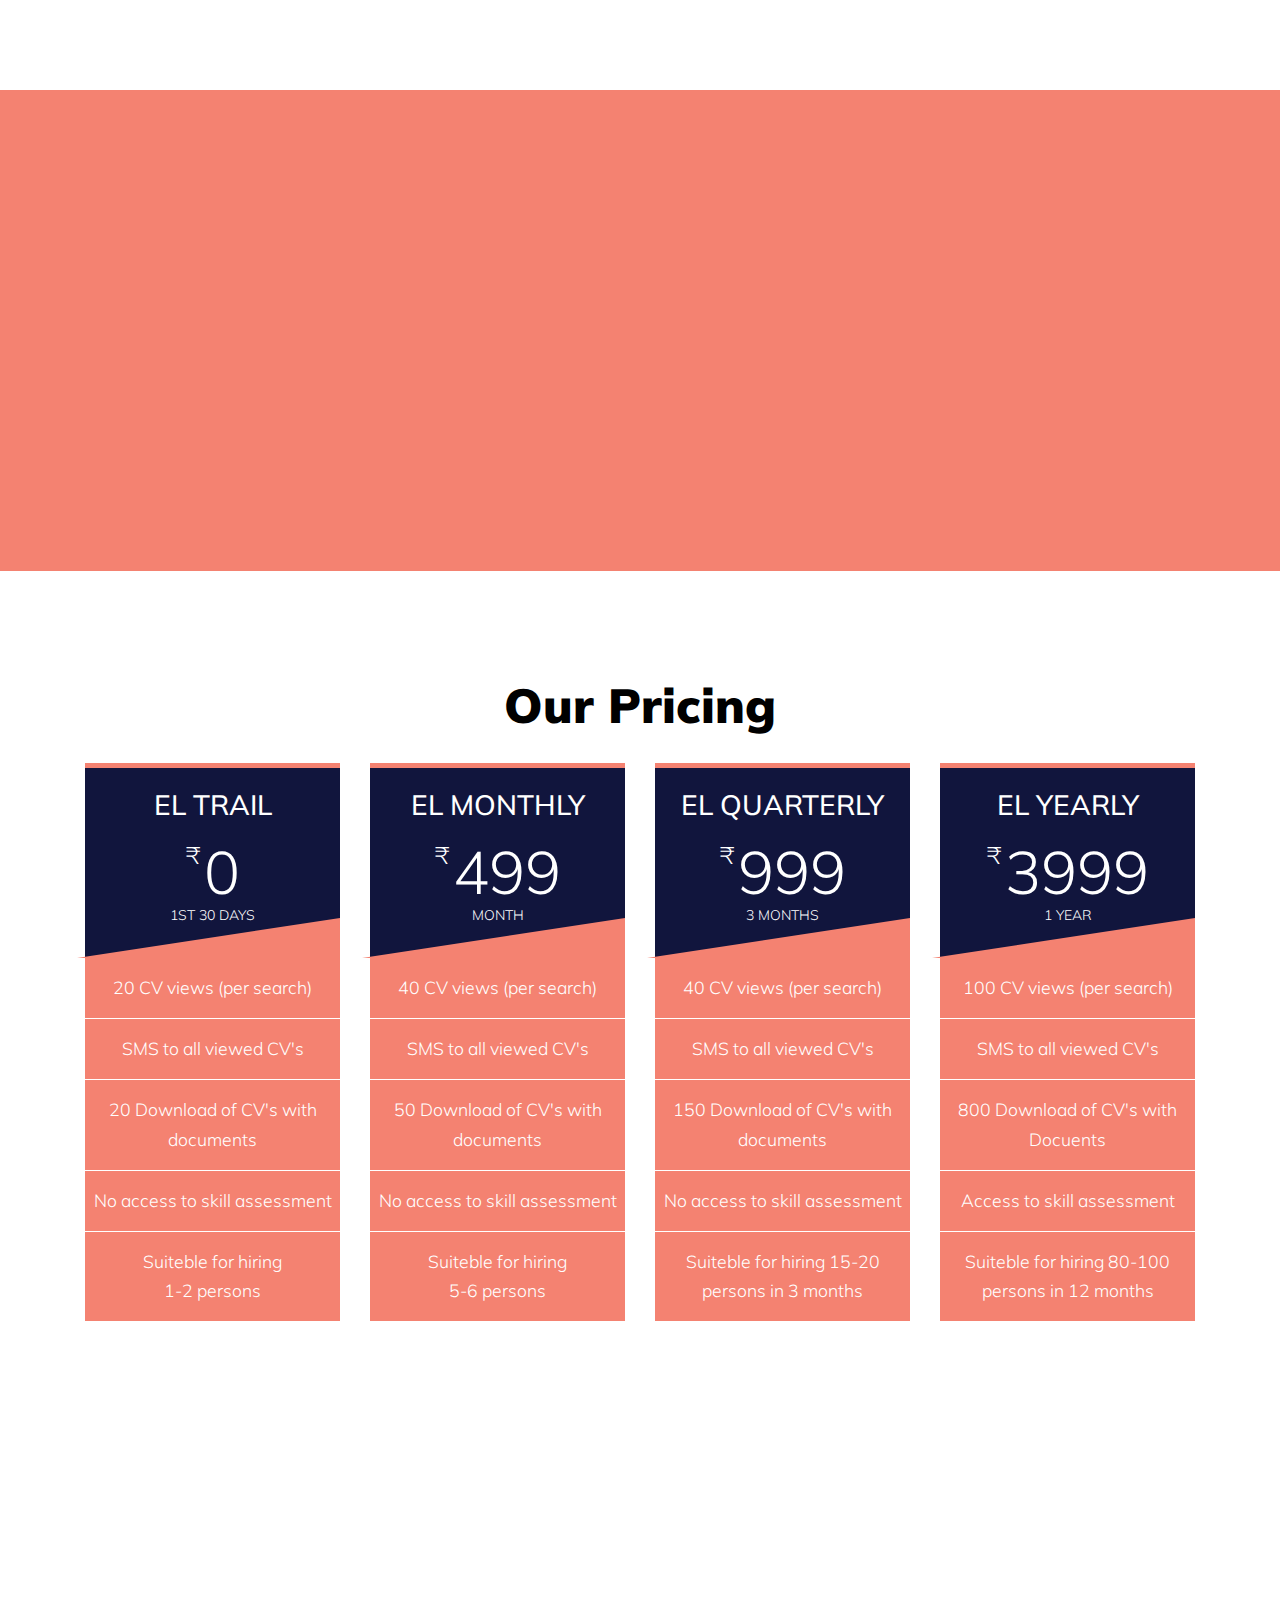
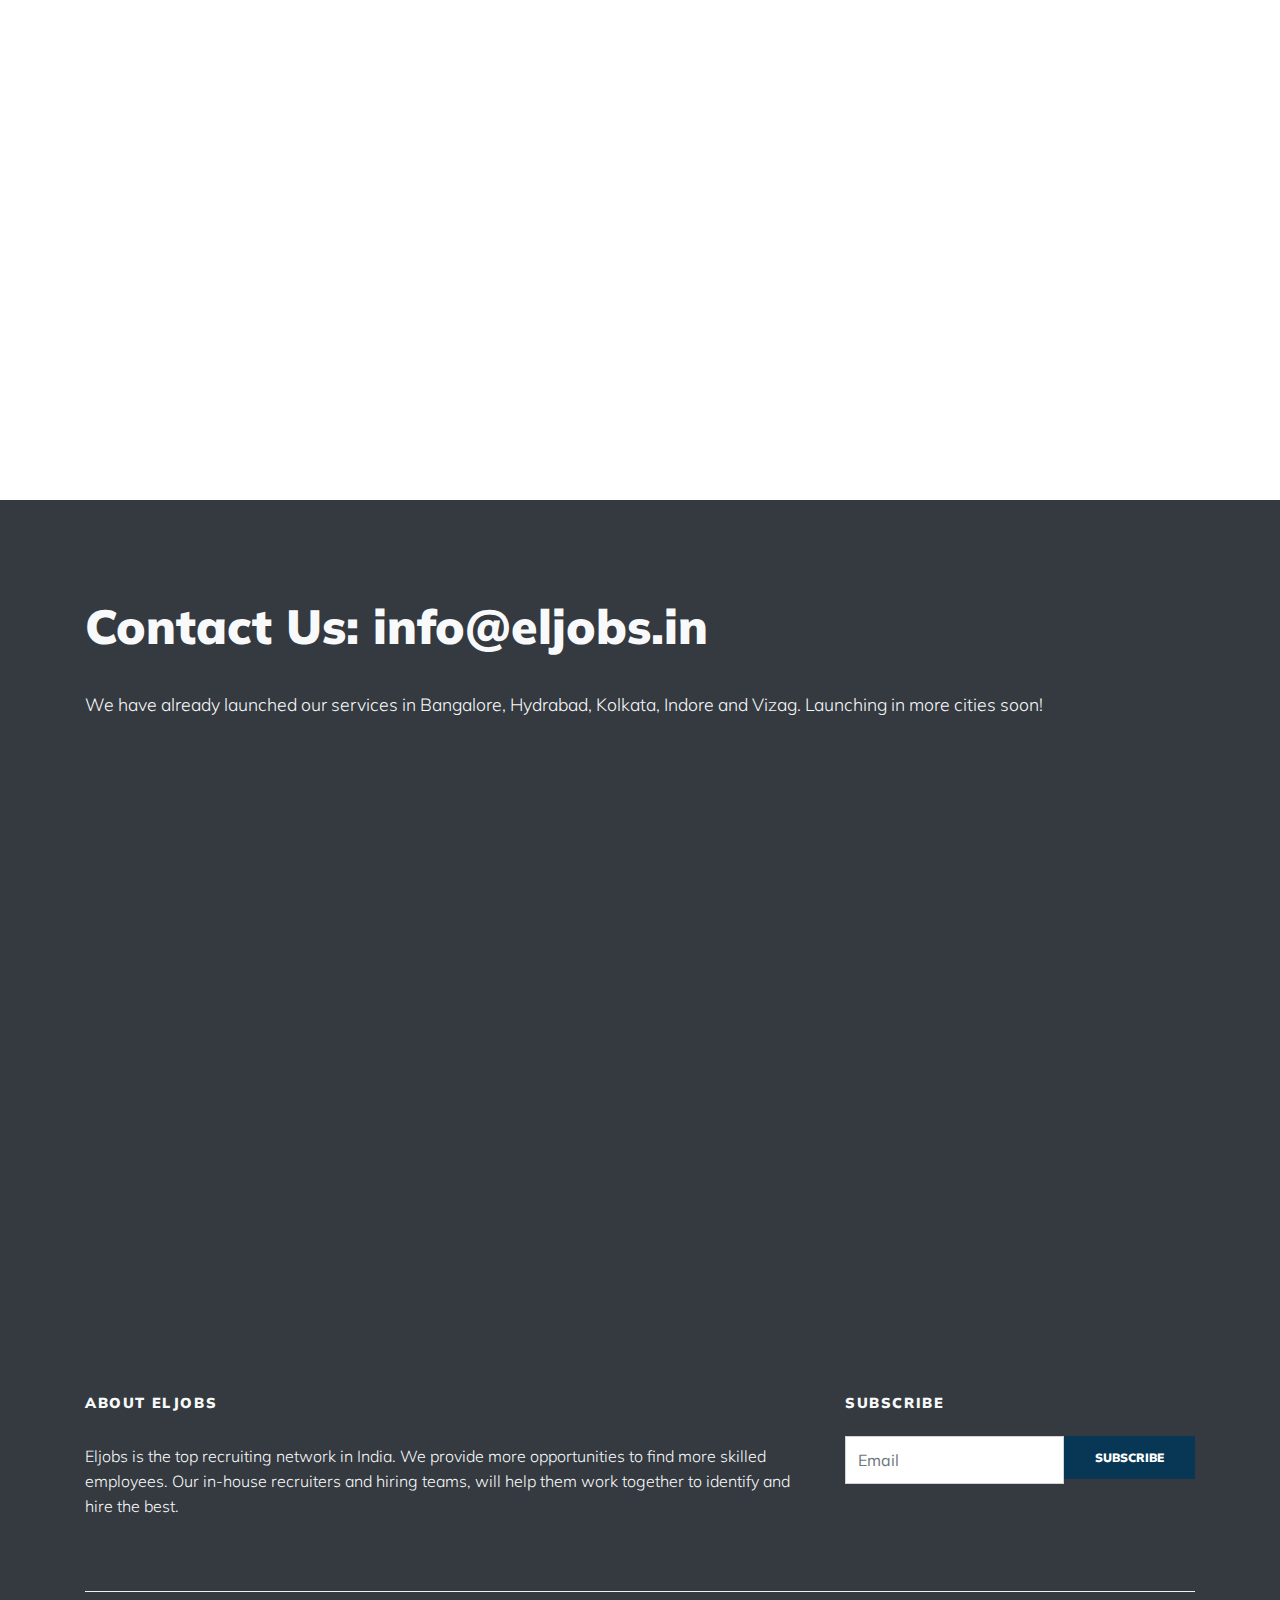
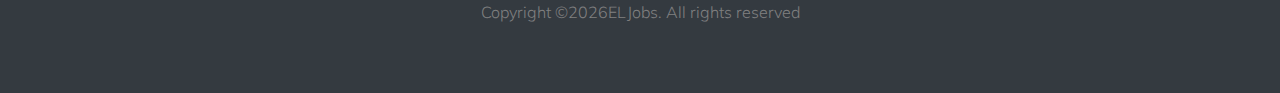
==== commit 8ef85c85: "h1 change" ====
--- a/employer.html
+++ b/employer.html
@@ -84,7 +84,7 @@
             <div class="col-12">
               <div class="row align-items-center">
                 <div class="col-12">
-                  <h1  style="text-align:center" data-aos="fade-up" data-aos-delay="100">A job portal designed to SIMPLIFY <br>entry level job hiring</h1>
+                  <h1  style="text-align: center; color: black; line-height: 140%;" data-aos="fade-up" data-aos-delay="100"><span class="bg-primary">A JOB PORTAL DESIGNED TO SIMPLIFY <br>ENTRY LEVEL JOB HIRING</span></h1>
                   
                   <!-- <h4 style="color:white; text-align:center" data-aos="fade-up" data-aos-delay="100" class="mb-6">We help <strong>EMPLOYERS</strong> to do seamless curated search from the pool of verified CVs (with KYC details) for planning their hiring process with speed.</h4> -->
 
@@ -195,7 +195,7 @@
               <p>Lorem ipsum dolor sit amet, consectetur adipisicing elit. Magnam repellat aut neque! Doloribus sunt non aut reiciendis, vel recusandae obcaecati hic dicta repudiandae in quas quibusdam ullam, illum sed veniam!</p> -->
            <!-- </div> -->
             <div class="row align-items-center">
-             <div class="col-lg-6 mt-sm-5 ml-auto" data-aos="fade-up" data-aos-delay="200">
+             <div class="col-lg-6 ml-auto" data-aos="fade-up" data-aos-delay="200">
                 <h3 class="text-light">EL Jobs is a job  portal designed to SIMPLIFY entry level job hiring.</h2>
                 <p class="text-light">We help <span class="text-dark-b">EMPLOYERS</span> to do seamless curated search from the pool of verified CVs (with KYC details) for planning their hiring process with speed.</p>
                 <p class="text-light">All E-mail IDs and Phone Numbers are OTP validated, this ensures that your communication reaches to job seekers.</p>
